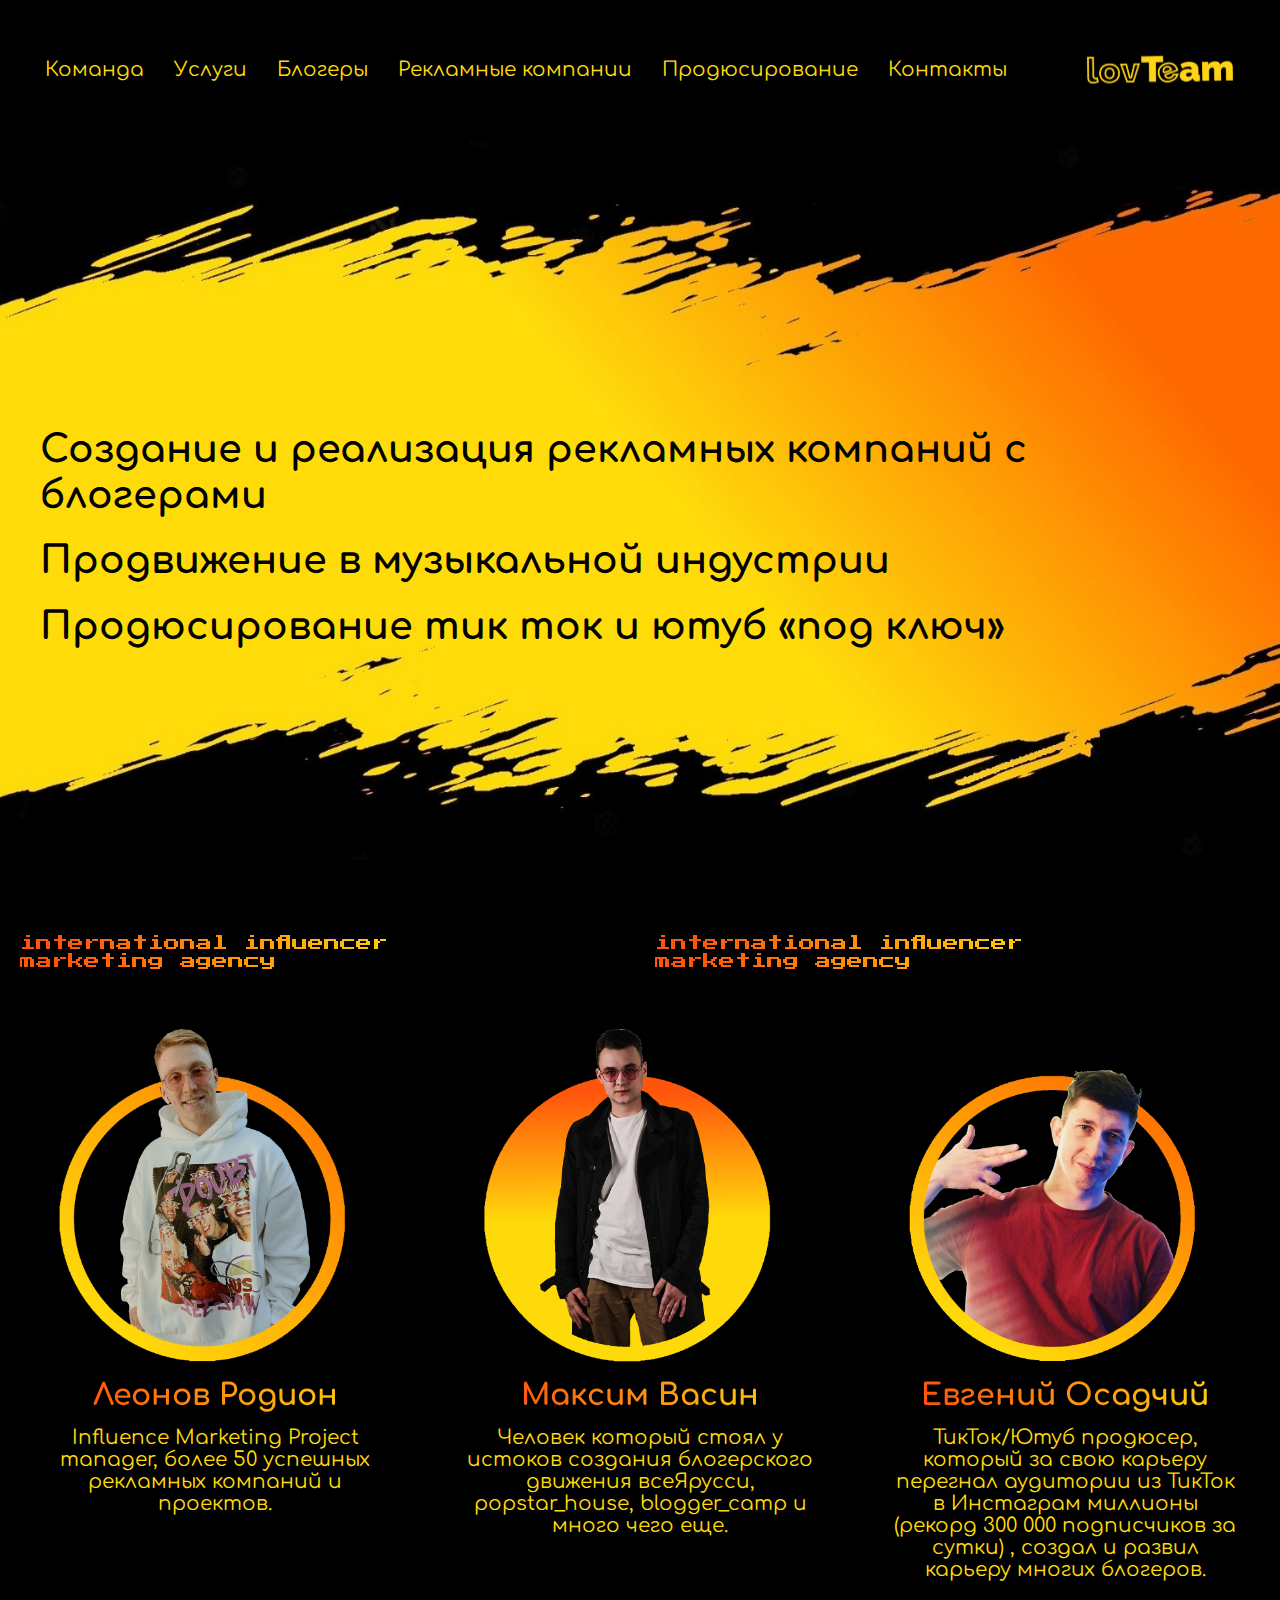
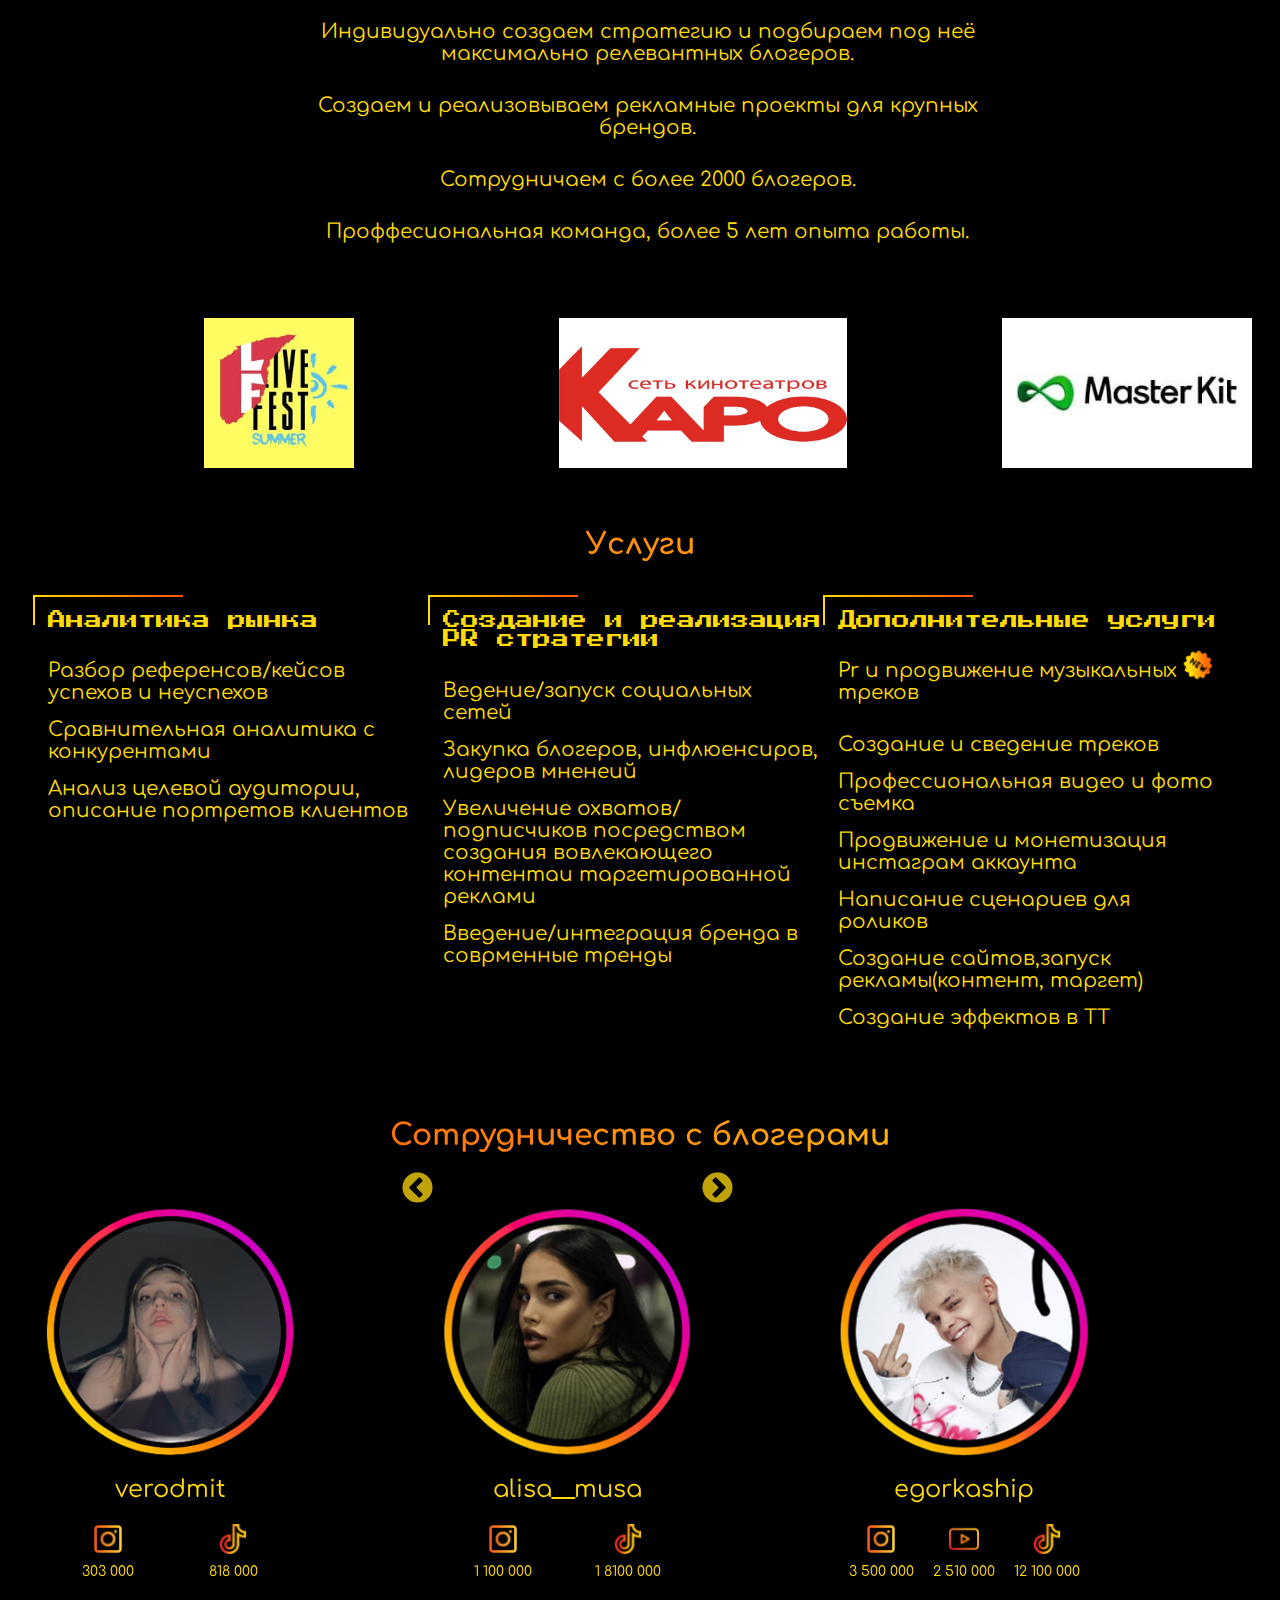
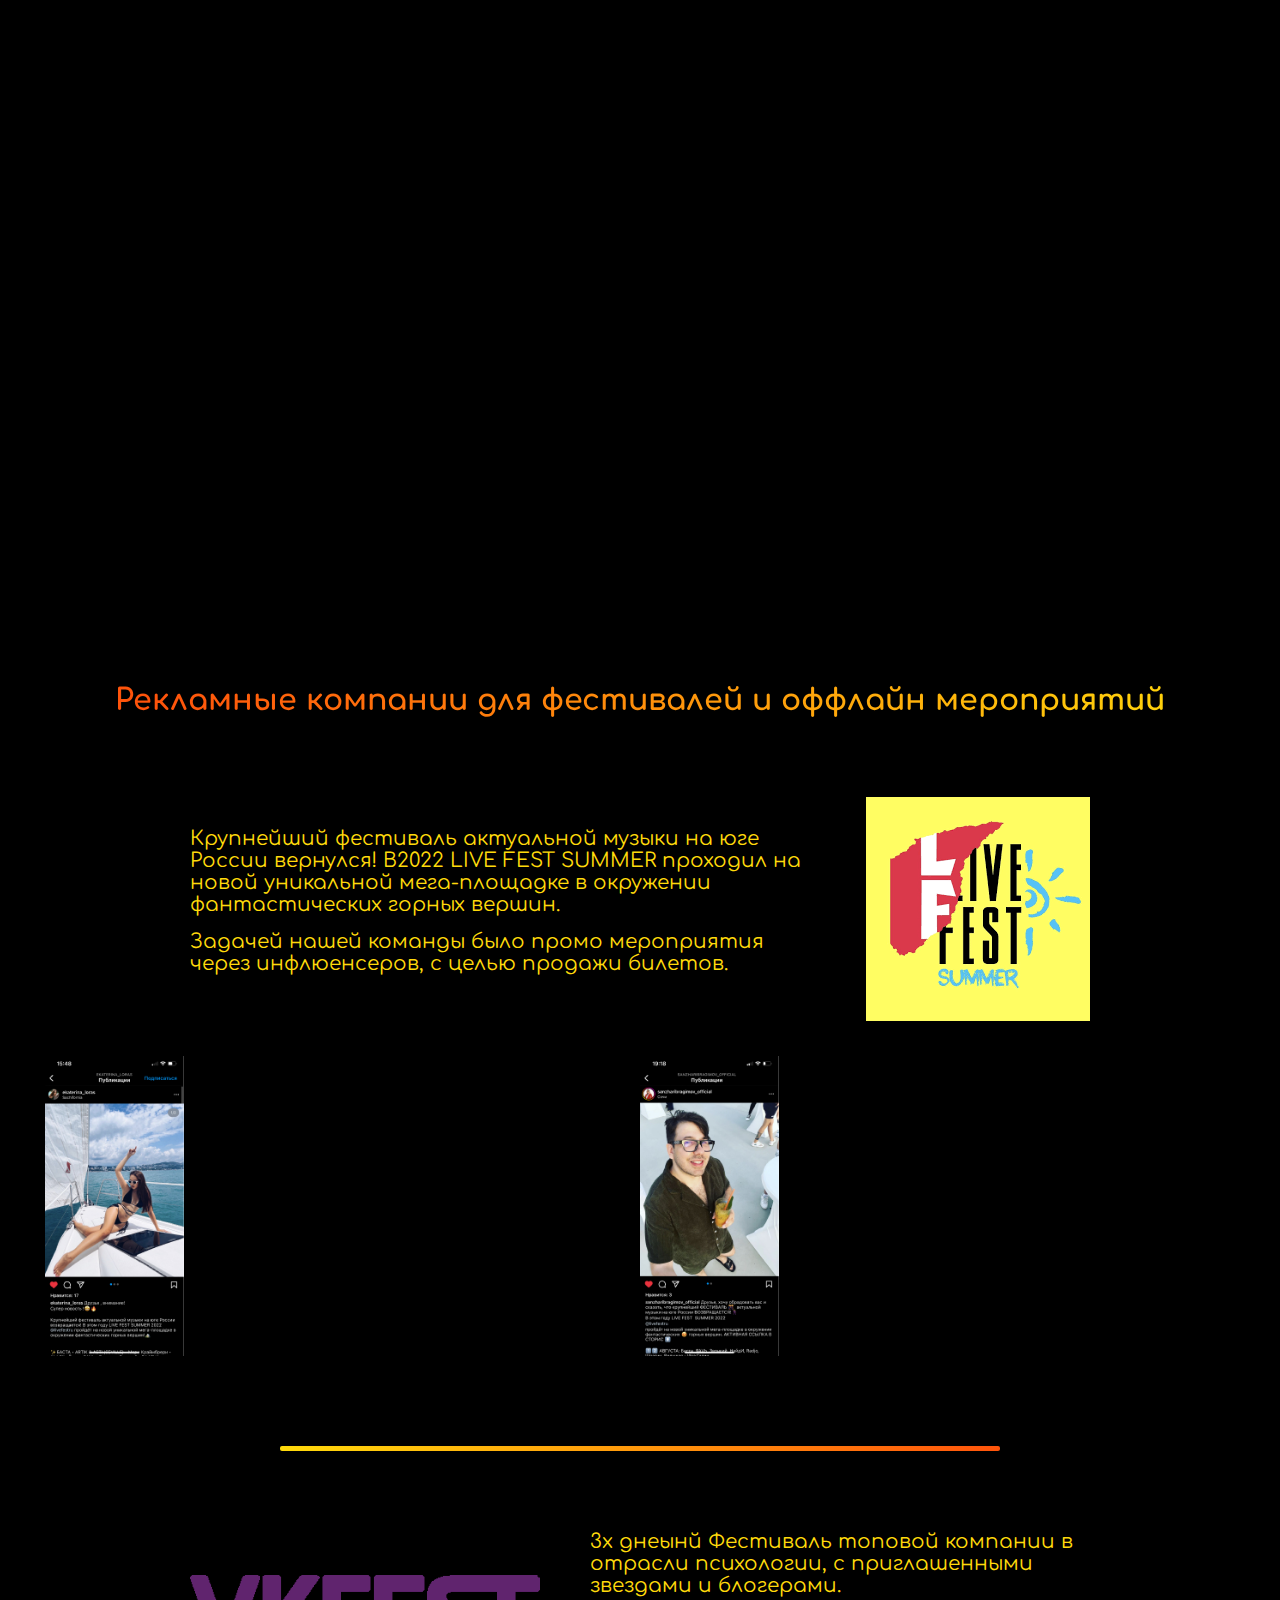
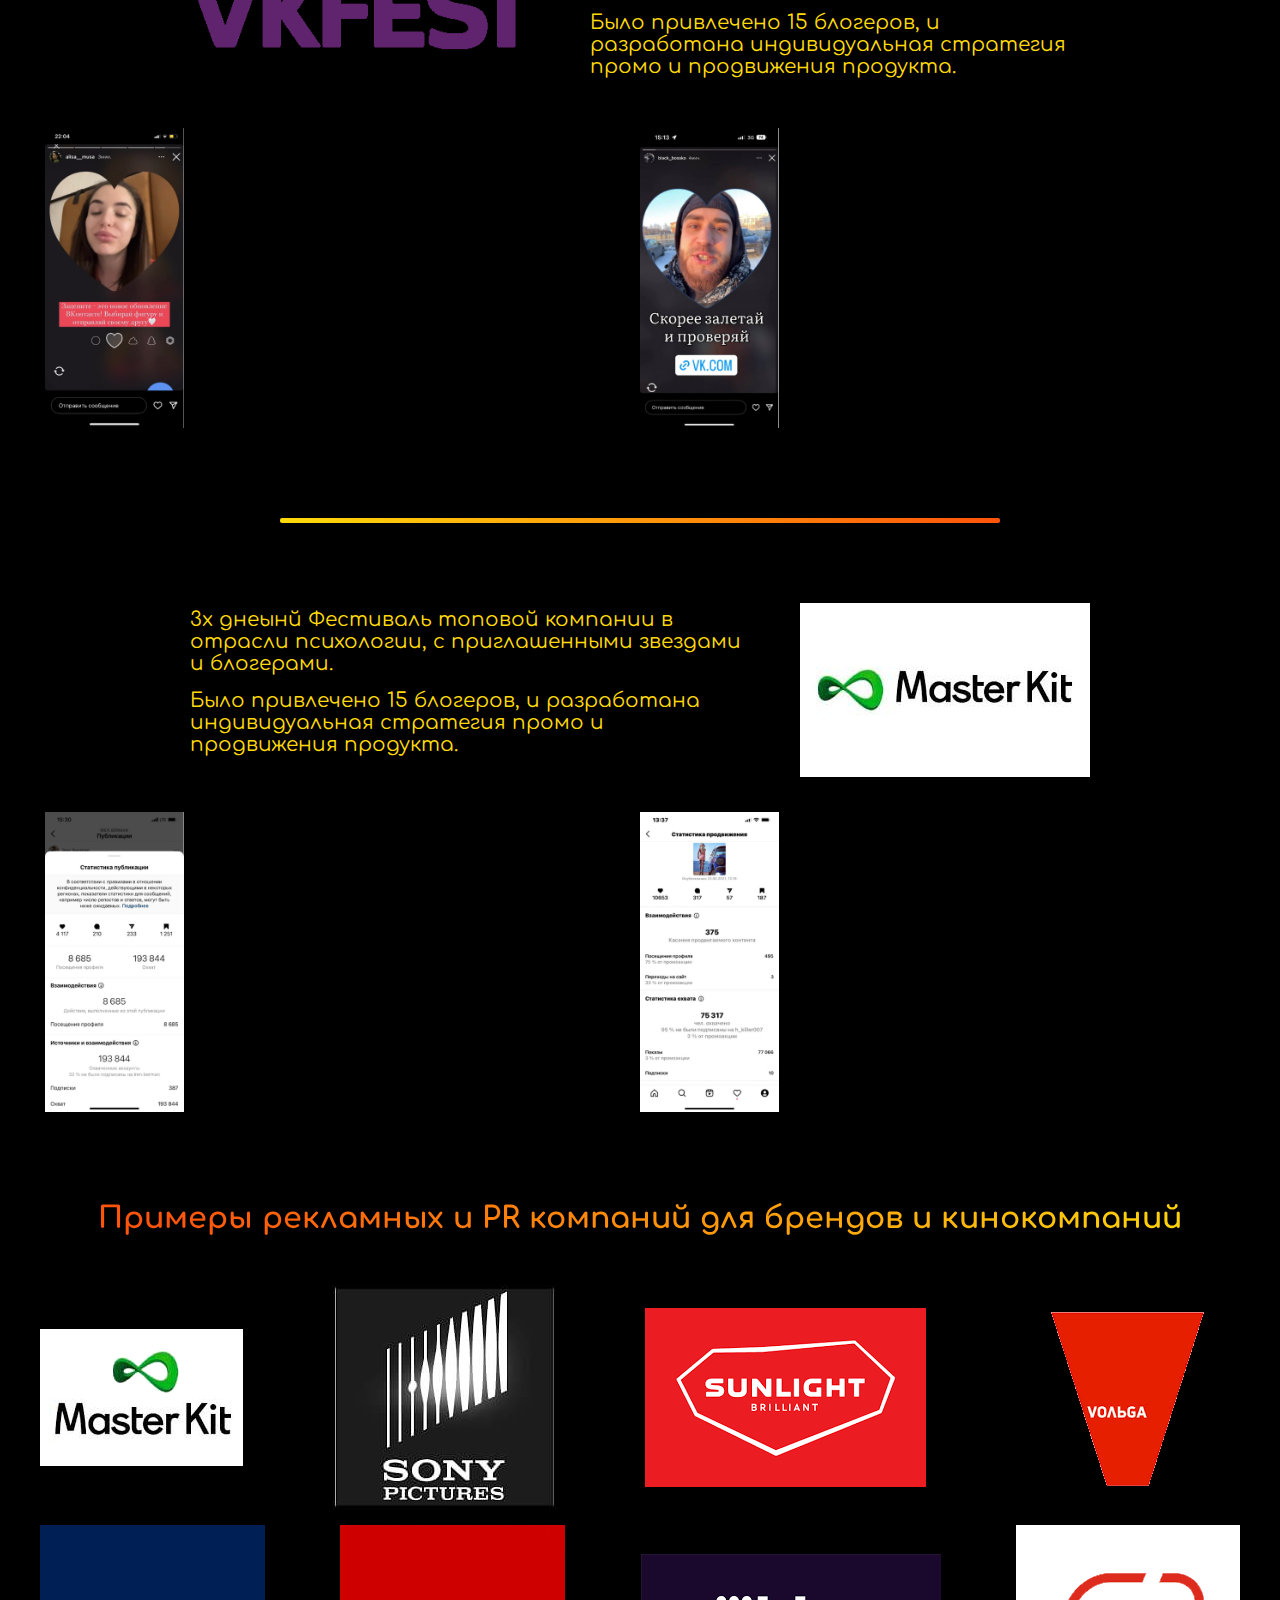
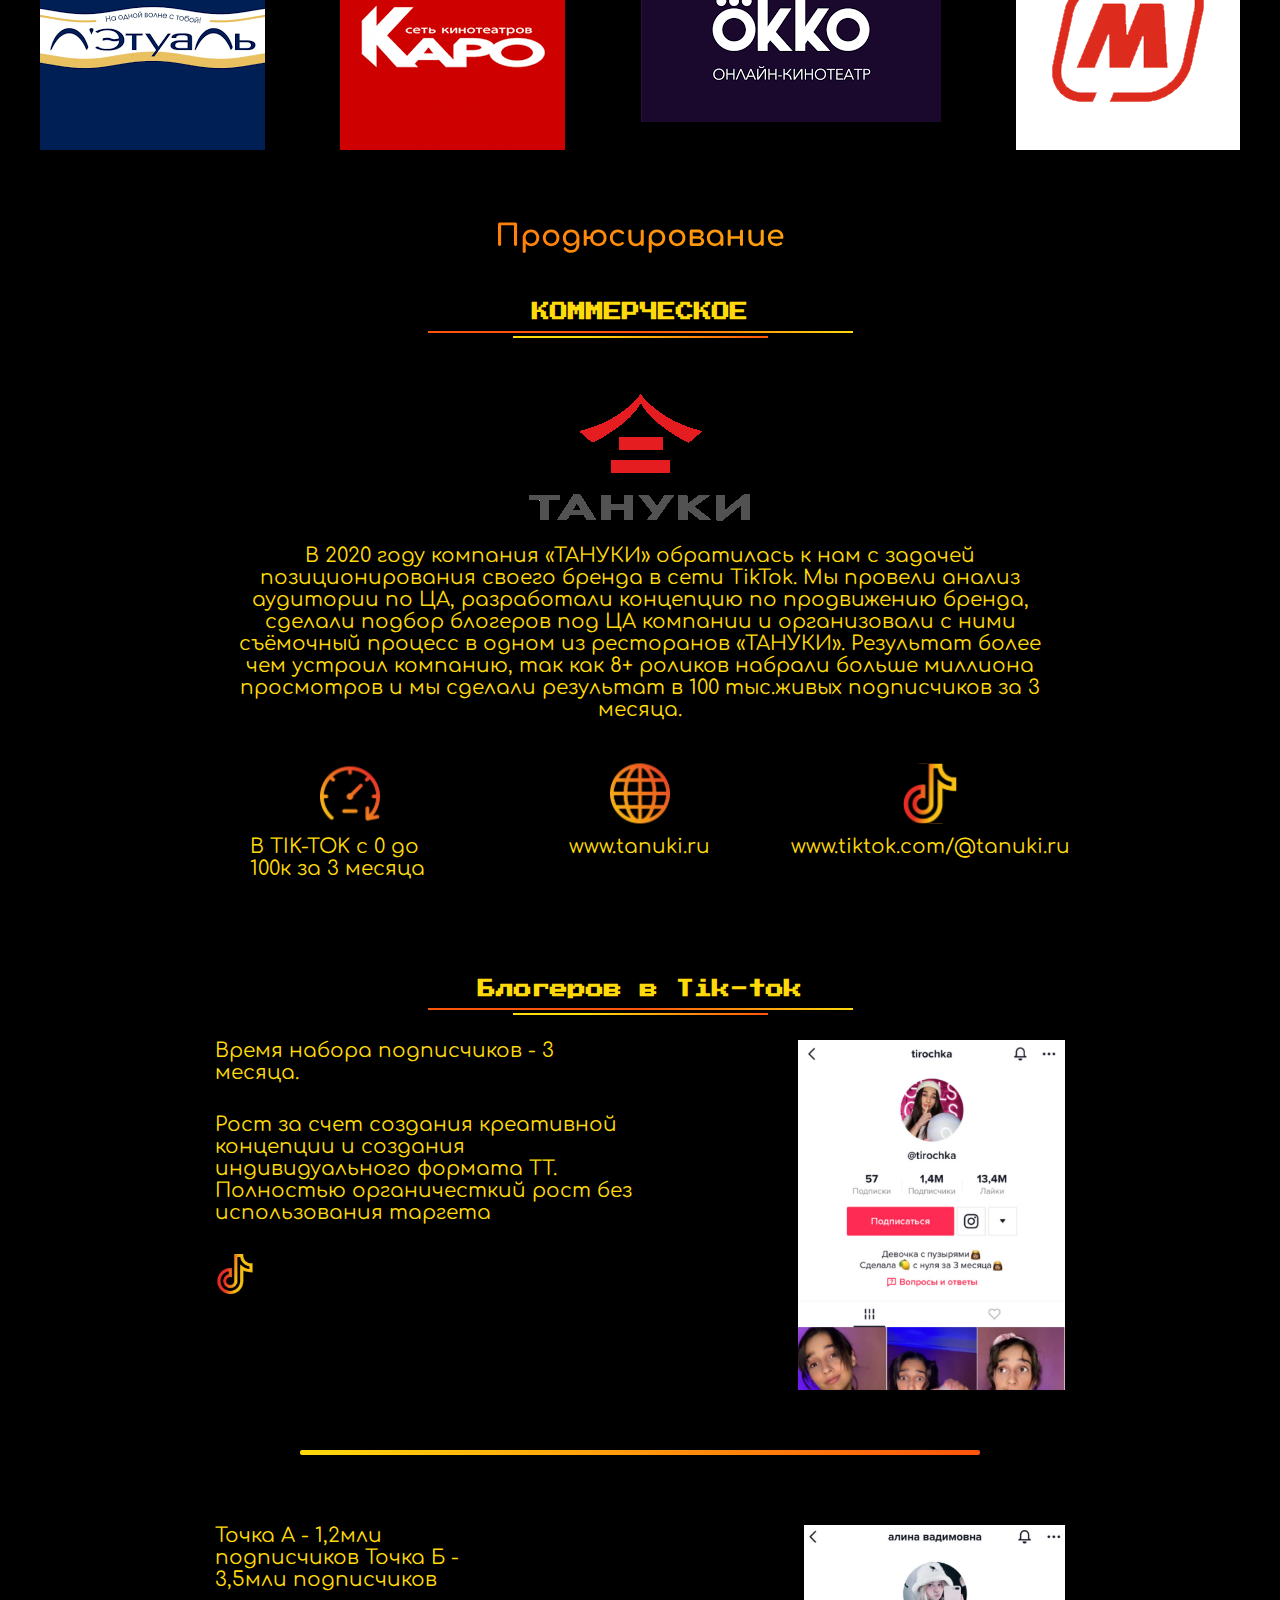
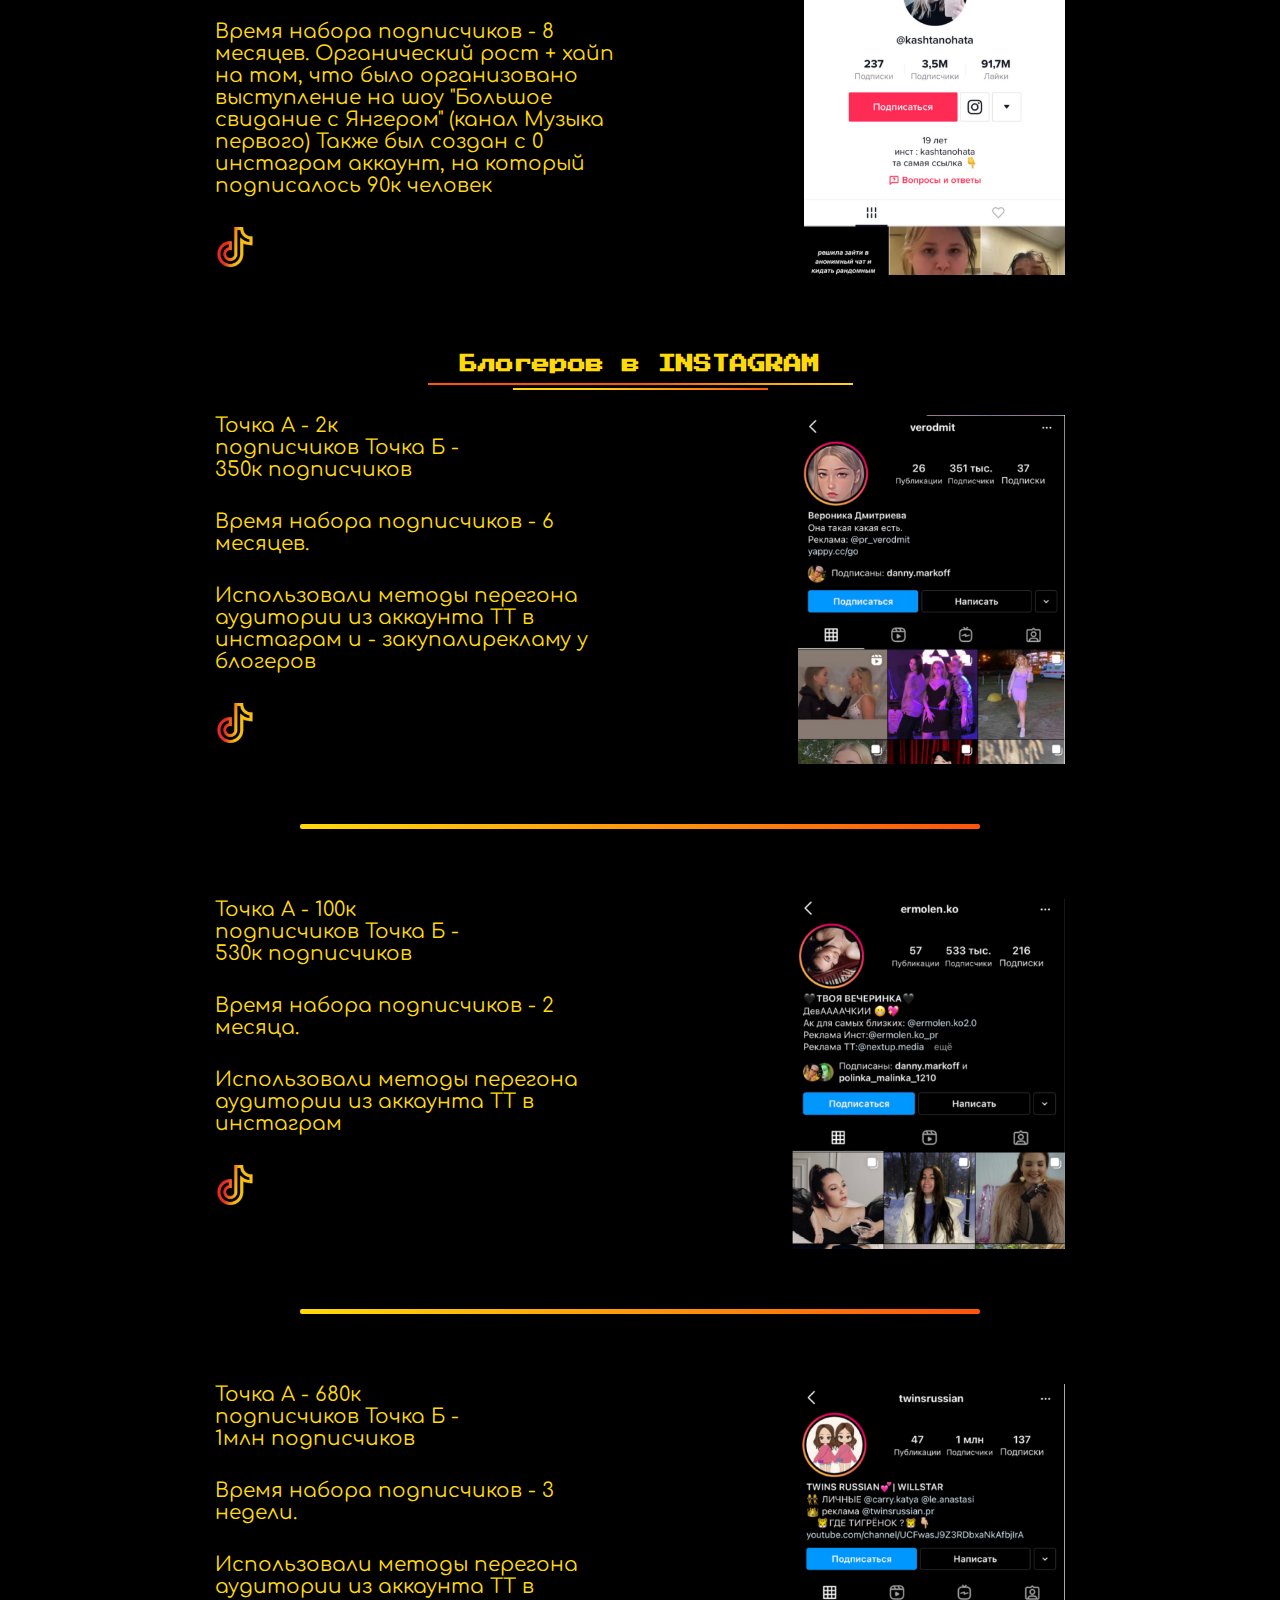
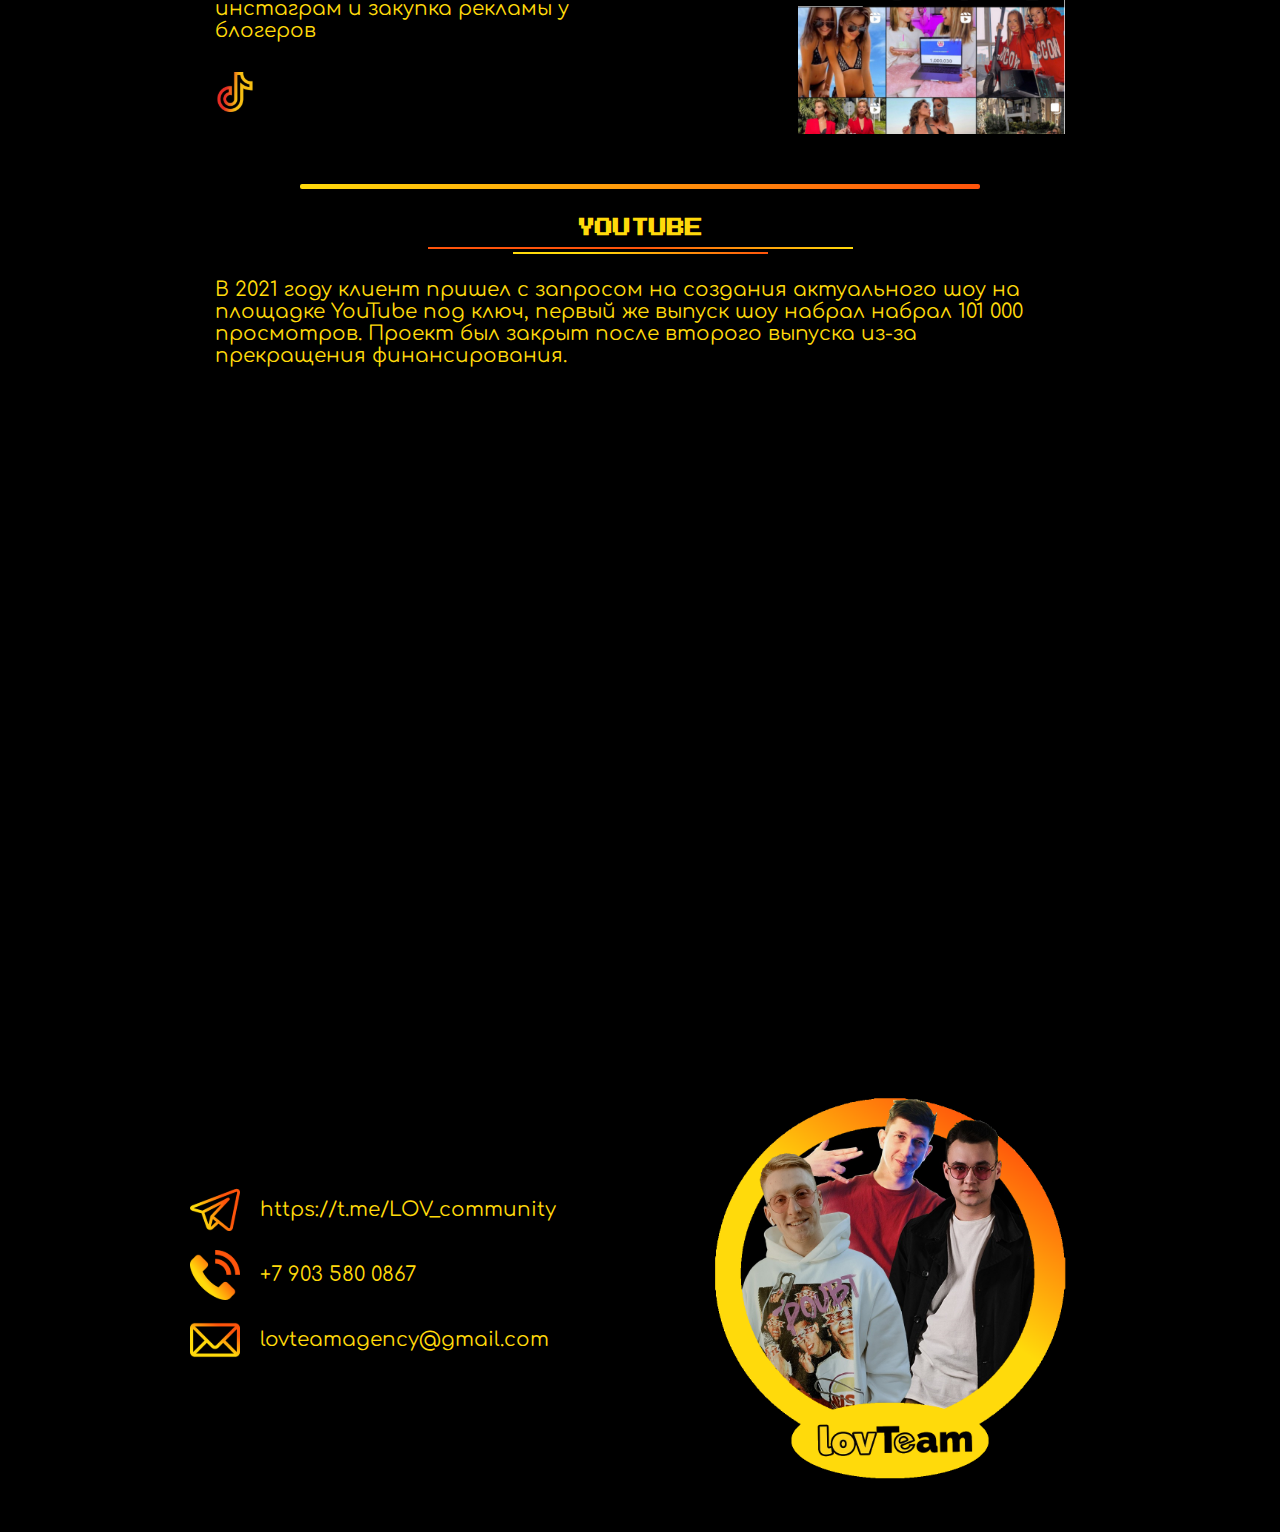
==== index.html @ 56bd619a "bug_2" ====
<!DOCTYPE html>
<html lang="ru">
  <head>
    <meta charset="UTF-8" />
    <meta http-equiv="X-UA-Compatible" content="IE=edge" />
    <meta name="viewport" content="width=device-width, initial-scale=1.0" />
    <link rel="preconnect" href="https://fonts.gstatic.com" >
    <link href="https://fonts.googleapis.com/css2?family=Montserrat:wght@400;600&family=Press+Start+2P&family=Comfortaa:wght@300;700&display=swap" rel="stylesheet">
     <link href="https://cdnjs.cloudflare.com/ajax/libs/modern-normalize/1.1.0/modern-normalize.css"/>
      <link rel="stylesheet" href="js/slick/slick.css">
      <link rel="stylesheet" href="js/slick/slick-theme.css">
      <link rel="stylesheet" href="css/style.css"/>
    <title>LovProject</title>
  <body> 
    <header class="header">
      <div class="container">
        <button class="header_btn">
          <span class="menu_line"></span>
        </button>
        <div class="header_navigation">
        <nav class="header_nav">
            <ul class="header_list menu_list">
              <a href="#team" class="header_link" name="team">
                <li class="header_item">Команда</li>
              </a>
              <a href="#partners" class="header_link" name="partners">
                <li class="header_item" >Услуги</li>
              </a>
              <a href="#bloger" class="header_link" name="bloger" >
                <li class="header_item" >Блогеры</li>
              </a>
              <a href="#advertising" class="header_link" name="advertising">
                <li class="header_item" >Рекламные компании</li>
              </a>
              <a href="#production" class="header_link" name="production">
                <li class="header_item" >Продюсирование</li>
              </a>
              <a href="#footer" class="header_link" name="footer">
                <li class="header_item" >Контакты</li>
              </a>
            </ul>
       
        </nav>
        <div class="header_logo">
          <img class="logo" src="./images/logo.svg" alt="logo">
        </div>
        
      </div>    
  </div>
    </header>
    <main>
        <section class="hero">
             <div class="container">
                <div class="hero_top">
                <h1 class="hero_title">Создание и реализация рекламных компаний с блогерами 
                <h1 class="hero_title">Продвижение в музыкальной индустрии </h1> 
                <h1 class="hero_title">Продюсирование тик ток и ютуб «под ключ»</h1>
                </div>   
             </div>           
        </section>

        <section class="team" id="team">
          <ul class="slider">
            <li class="slider_item">
              <p class="slider_text">international influencer marketing agency</p> 
            </li>
            <li class="slider_item">
              <p class="slider_text">international influencer marketing agency</p> 
            </li>
            <li class="slider_item">
              <p class="slider_text">international influencer marketing agency</p> 
            </li>
            <li class="slider_item">
              <p class="slider_text">international influencer marketing agency</p> 
            </li>
            <li class="slider_item">
              <p class="slider_text">international influencer marketing agency</p> 
            </li>
            <li class="slider_item">
              <p class="slider_text">international influencer marketing agency</p> 
            </li>
            <li class="slider_item">
              <p class="slider_text">international influencer marketing agency</p> 
            </li>
             
          </ul>         
          <div class="container">
            <ul class="team_list">
              <li class="team_item">
                <img class="team_img" src="./images/team_photo/team_1.png" alt="team_img">
                <h2 class="team_name title">Леонов  Родион</h2>
                <p class="team_about">Influence Marketing Project manager, более 50 успешных рекламных компаний и проектов.</p>
              </li>
              <li class="team_item">
              <img class="team_img" src="./images/team_photo/team_3.png" alt="team_img">
                <h2 class="team_name title">Максим Васин</h2>
                <p class="team_about">Человек который стоял у истоков создания блогерского движения всеЯрусси, popstar_house, blogger_camp и много чего еще.</p>
              </li>
              <li class="team_item">
                <img class="team_img" src="./images/team_photo/team_2.png" alt="team_img">
                <h2 class="team_name title">Евгений Осадчий</h2>
                <p class="team_about">ТикТок/Ютуб продюсер, который за свою карьеру перегнал аудитории из ТикТок в Инстаграм миллионы (рекорд 300 000 подписчиков за сутки) , 
                создал и развил карьеру многих блогеров.</p>
              </li>
            </ul>
            <ul class="team_list_about">
              <li class="team_info">
                <p class="team_information">
                  Индивидуально создаем стратегию и подбираем под неё максимально релевантных блогеров.
                </p>
              </li>
              <li class="team_info">
                <p class="team_information">
                  Создаем и реализовываем рекламные проекты для крупных брендов.
                </p>
              </li>
              <li class="team_info">
                <p class="team_information">
                  Сотрудничаем с более 2000 блогеров.
                </p>
              </li>
              <li class="team_info">
                <p class="team_information">
                  Проффесиональная команда, более 5 лет опыта работы.
                </p>
              </li>
            </ul>
          </div>
        </section>
    
        <section class="partners">
            <ul class="partners_list">
               <li class="partners_item">
                <img class="partners_img" src="./images/partners/cheetos.png" alt="">
              </li>
               <li class="partners_item">
                <img class="partners_img" src="./images/partners/11.jpg" alt="">
              </li>
               <li class="partners_item">
                <img class="partners_img" src="./images/partners/10.jpg" alt="">
              </li>
               <li class="partners_item">
                <img class="partners_img" src="./images/partners/9.jpg" alt="">
              </li>
               <li class="partners_item">
                <img class="partners_img" src="./images/partners/8.jpg" alt="">
              </li>
               <li class="partners_item">
                <img class="partners_img" src="./images/partners/7.jpg" alt="">
              </li>
               <li class="partners_item">
                <img class="partners_img" src="./images/partners/6.jpg" alt="">
              </li>
              <li class="partners_item">
               <img class="partners_img" src="./images/partners/5.jpg" alt="">
              </li>
               <li class="partners_item">
                <img class="partners_img" src="./images/partners/4.jpg" alt="">
              </li>
               <li class="partners_item">
                <img class="partners_img" src="./images/partners/3.jpg" alt="">
              </li>
               <li class="partners_item">
                <img class="partners_img" src="./images/partners/2.jpg" alt="">
              </li>
               <li class="partners_item">
                <img class="partners_img" src="./images/partners/1.jpg" alt="">
              </li>
            </ul>
         
        </section>

        <section class="services">
          <div class="container">
            <h2 class="services_title title"> Услуги</h2>
            <div class="services_info">
             <ul class="services_list_analisis services_point">
              <li class="services_item-title">
                Аналитика рынка
              </li>
              <li class="services_item">
               Разбор референсов/кейсов успехов и неуспехов
              </li>
              <li class="services_item">
              Сравнительная аналитика с конкурентами           
              </li>
              <li class="services_item">
               Анализ целевой аудитории, описание портретов клиентов
              </li>
              </ul>
              <ul class="services_list_implementation services_point">
               <li class="services_item-title">
                Создание и реализация PR стратегии
              </li>
              <li class="services_item">
                Ведение/запуск социальных сетей
              </li>
              <li class="services_item">
                Закупка блогеров, инфлюенсиров, лидеров мненеий
              </li>
              <li class="services_item">
                Увеличение охватов/подписчиков посредством создания вовлекающего контентаи таргетированной реклами
              </li>
              <li class="services_item">
                Введение/интеграция бренда в соврменные тренды
              </li>
              </ul>
              <ul class="services_list_additional services_point">
                <li class="services_item-title">
                 Дополнительные услуги
               </li>
                <li class="services_item">
                  <div class="services_wrap">
                  <a class="services_item services_item-link" href="#">Pr и продвижение музыкальных треков</a>
                  <ul class="service_down">
                    <li class="service_down_item services_item">
                      Консультация в рамках развития музыкальных проектов
                    </li>
                    <li class="service_down_item services_item">
                      Сонграйтинг (написание песен под ключ)
                    </li>
                    <li class="service_down_item services_item">
                    Таргетированная реклама в соцсетях
                    </li>
                    <li class="service_down_item services_item">
                     Подбор блогеров для продвижения песни
                    </li>
                    <li class="service_down_item services_item">
                      Съемка сниппетов
                    </li>
                    <li class="service_down_item services_item">
                     Помощь в отгрузке треков на цифровые площадки
                    </li>
                  </ul>
                </div>
                </li>
                <li class="services_item">
                  Создание и сведение треков
                </li>
                <li class="services_item">
                   Профессиональная видео и фото съемка
                </li>
                <li class="services_item">
                  Продвижение и монетизация инстаграм аккаунта 
                </li>
                <li class="services_item">
                  Написание сценариев для роликов
                </li>
                <li class="services_item">
                   Создание сайтов,запуск рекламы(контент, таргет)
                </li>
                <li class="services_item">
                  Создание эффектов в ТТ
                </li>
              </ul>
              </div>
          </div>
        </section>

        <section class="blogers" id="bloger">
          <div class="container">
            <h2 class="blogers_title title">Сотрудничество с блогерами</h2>
            <ul class="blogers_list">
              <li class="blogers_item">
               <img class="blogers_img" src="./images/blogers/bloger_1.png" alt="" >
               <p class="blogers_name">verodmit</p>
                <ul class="blogers_icons">
                  <li class="blogers_soc">
                  <div class="blogers_social">
                    <a class="blogers_link" target="_blank" href="https://www.instagram.com/verodmit?igshid=MjkzY2Y1YTY=" >
                     <img class="blogers_icon" src="./images/icons/insta.svg" alt="">
                    </a>
                    <p class="blogers_people">303 000</p>
                  </div>
                    <div class="blogers_social">
                    <a class="blogers_link" target="_blank" href="https://www.tiktok.com/@__verodmit__">
                      <img class="blogers_icon" src="./images/icons/tik-tok.svg" alt="">
                     </a>
                     <p class="blogers_people">818 000</p>
                    </div>
                  </li>
                </ul>
              </li>
              <li class="blogers_item">
                <img class="blogers_img" src="./images/blogers/bloger_2.png" alt="" >
                <p class="blogers_name">alisa__musa</p>
                 <ul class="blogers_icons">
                   <li class="blogers_soc">
                    <div class="blogers_social">
                     <a class="blogers_link" target="_blank" href="https://www.instagram.com/alisa__musa?igshid=MjkzY2Y1YTY="> 
                      <img class="blogers_icon" src="./images/icons/insta.svg" alt="">
                     </a>
                        <p class="blogers_people">1 100 000 </p>
                        </div>
                        <div class="blogers_social">
                     <a class="blogers_link" target="_blank" target="_blank" href="https://www.tiktok.com/@alisa__musa">
                       <img class="blogers_icon" src="./images/icons/tik-tok.svg" alt="">
                      </a>
                        <p class="blogers_people">1 8100 000 </p>
                        </div>
                   </li>
                 </ul>
               </li>
               <li class="blogers_item">
                <img class="blogers_img" src="./images/blogers/bloger_3.png" alt="" >
                <p class="blogers_name">egorkaship</p>
                 <ul class="blogers_icons">
                   <li class="blogers_soc">
                    <div class="blogers_social">
                     <a class="blogers_link" target="_blank" href="https://instagram.com/egorkaship"> 
                      <img class="blogers_icon" src="./images/icons/insta.svg" alt="">
                     </a>
                        <p class="blogers_people">3 500 000</p>
                    </div>
                        <div class="blogers_youtube">
                     <a class="blogers_link" target="_blank" href="https://youtube.com/@Egor_Ship">
                       <img class="blogers_icon" src="./images/icons/youtube.svg" alt="">
                     </a>
                     <p class="blogers_people">2 510 000</p>
                     </div>
                     <div class="blogers_social">
                     <a  class="blogers_link" target="_blank" href="https://www.tiktok.com/@egorkaship_official">
                       <img class="blogers_icon" src="./images/icons/tik-tok.svg" alt="">
                     </a>
                        <p class="blogers_people">12 100 000</p>
                    </div>
                   </li>
                 </ul>
               </li>
               <li class="blogers_item">
                <img class="blogers_img" src="./images/blogers/bloger_4.png" alt="" >
                <p class="blogers_name">ermolen.ko</p>
                 <ul class="blogers_icons">
                   <li class="blogers_soc">
                    <div class="blogers_social">
                    <a  class="blogers_link" target="_blank" href="https://instagram.com/ermolen.ko"> 
                      <img class="blogers_icon" src="./images/icons/insta.svg" alt="">
                     </a>
                        <p class="blogers_people">419 000</p>
                        </div>
                        <div class="blogers_social">
                    <a  class="blogers_link" target="_blank" href="https://www.tiktok.com/@ermo1enko">
                       <img class="blogers_icon" src="./images/icons/tik-tok.svg" alt="">
                      </a>
                        <p class="blogers_people">2 100 000</p>
                        </div>
                   </li>
                 </ul>
               </li>
               <li class="blogers_item">
                <img class="blogers_img" src="./images/blogers/bloger_5.png" alt="" >
                <p class="blogers_name">frosik_frosy</p>
                 <ul class="blogers_icons">
                   <li class="blogers_soc">
                    <div class="blogers_social">
                    <a  class="blogers_link" target="_blank" href="https://instagram.com/frosik_frosy"> 
                      <img class="blogers_icon" src="./images/icons/insta.svg" alt="">
                     </a>
                        <p class="blogers_people">1 100 000</p>
                    </div>
                        <div class="blogers_social">
                    <a  class="blogers_link" target="_blank"href="https://www.tiktok.com/@frosik_frosya">
                       <img class="blogers_icon" src="./images/icons/tik-tok.svg" alt="">
                      </a>
                        <p class="blogers_people">11 700 000</p>
                    </div>
                   </li>
                 </ul>
               </li>
               <li class="blogers_item">
                <img class="blogers_img" src="./images/blogers/bloger_6.png" alt="" >
                <p class="blogers_name">gufee.medalin</p>
                 <ul class="blogers_icons">
                   <li class="blogers_soc">
                    <div class="blogers_social">
                    <a  class="blogers_link" target="_blank" href="https://instagram.com/gufee.medalin"> 
                      <img class="blogers_icon" src="./images/icons/insta.svg" alt="">
                     </a>
                     <p class="blogers_people">138 000</p>
                    </div>                     
                     <div class="blogers_social">
                    <a  class="blogers_link" target="_blank" href="https://youtube.com/@Gufeemedalin">
                       <img class="blogers_icon" src="./images/icons/youtube.svg" alt="">
                     </a>
                     <p class="blogers_people">3 240 000</p>
                     </div>
                        <div class="blogers_social">
                    <a  class="blogers_link" target="_blank">
                       <img class="blogers_icon" src="./images/icons/vk.png" alt="">
                      </a>
                      <p class="blogers_people">329 000</p>
                      </div>  
                   </li>
                 </ul>
               </li>
               <li class="blogers_item">
                <img class="blogers_img" src="./images/blogers/bloger_7.png" alt="" >
                <p class="blogers_name">h_killer007</p>
                 <ul class="blogers_icons">
                   <li class="blogers_soc">
                    <div class="blogers_social">
                    <a  class="blogers_link" target="_blank" href="https://instagram.com/h_killer007"> 
                      <img class="blogers_icon" src="./images/icons/insta.svg" alt="">
                     </a>
                        <p class="blogers_people">1 100 000</p>
                      </div>
                   </li>
                 </ul>
               </li>
               <li class="blogers_item">
                <img class="blogers_img" src="./images/blogers/bloger_8.png" alt="" >
                <p class="blogers_name">kiss_aka_me</p>
                 <ul class="blogers_icons">
                   <li class="blogers_soc">
                    <div class="blogers_social">
                    <a  class="blogers_link" target="_blank" href="https://instagram.com/kiss_aka_me "> 
                      <img class="blogers_icon" src="./images/icons/insta.svg" alt="">
                     </a>
                        <p class="blogers_people">396 000 </p>
                      </div>
                        <div class="blogers_social">
                    <a  class="blogers_link" target="_blank" href="https://www.tiktok.com/@kiss_aka_me">
                       <img class="blogers_icon" src="./images/icons/tik-tok.svg" alt="">
                      </a>
                        <p class="blogers_people">3 800 000</p>
                      </div>
                   </li>
                 </ul>
               </li>
               <li class="blogers_item">
                <img class="blogers_img" src="./images/blogers/bloger_9.png" alt="" >
                <p class="blogers_name">leytink</p>
                 <ul class="blogers_icons">
                   <li class="blogers_soc">
                    <div class="blogers_social">
                    <a  class="blogers_link" target="_blank" href="https://instagram.com/leytink"> 
                      <img class="blogers_icon" src="./images/icons/insta.svg" alt="">
                     </a>
                        <p class="blogers_people">356 000</p>
                      </div>
                        <div class="blogers_social">
                    <a  class="blogers_link" target="_blank"href="https://www.tiktok.com/@leytink">
                       <img class="blogers_icon" src="./images/icons/tik-tok.svg" alt="">
                      </a>
                        <p class="blogers_people">13 600 000</p>
                      </div>
                   </li>
                 </ul>
               </li>
               <li class="blogers_item">
                <img class="blogers_img" src="./images/blogers/bloger_10.png" alt="" >
                <p class="blogers_name">persik.23</p>
                 <ul class="blogers_icons">
                   <li class="blogers_soc">
                    <div class="blogers_social">
                    <a  class="blogers_link" target="_blank" href="https://instagram.com/persik.23"> 
                      <img class="blogers_icon" src="./images/icons/insta.svg" alt="">
                     </a>
                        <p class="blogers_people">484 000</p>
                      </div>
                        <div class="blogers_social">
                    <a  class="blogers_link" target="_blank" href="https://youtube.com/@persik8043 ">
                       <img class="blogers_icon" src="./images/icons/youtube.svg" alt="">
                     </a>
                        <p class="blogers_people">270 000</p>
                      </div>
                        <div class="blogers_social">
                    <a  class="blogers_link" target="_blank" href="https://youtube.com/@persik8043 ">
                       <img class="blogers_icon" src="./images/icons/tik-tok.svg" alt="">
                      </a>
                        <p class="blogers_people">9 200 000</p>
                      </div>
                   </li>
                 </ul>
               </li>
  
            </ul>
            <div class="blogers_num">
              <!-- <h2 class="blogers_number">СБОЛЕЕ 1 000 БЛОГЕРОВ</h2>
              <h2 class="video_title">Вечеринка с блогерами</h2> -->
              <div class="video_wrap">
                <iframe class="video" src="https://www.youtube.com/embed/VvtPF_Kqo1o" title="YouTube video player" frameborder="0" allow="accelerometer; autoplay; clipboard-write; encrypted-media; gyroscope; picture-in-picture; web-share" allowfullscreen></iframe>            </div>
          </div>
        </section>

        <section class="advertising" id="advertising">
          <div class="container">
            <div class="advertising_title_wrap">
              <h2 class="advertising_title title">Рекламные компании для фестивалей и оффлайн мероприятий</h2>
            </div>
              <div class="advertising_blog">
                <ul class="advertising_list">
                  <li class="advertising_item">
                    <div class="advertising_information">
                      <div class="advertising_info">
                    <p class="advertising_text"> Крупнейший фестиваль актуальной музыки на юге России вернулся!
                     В2022 LIVE FEST SUMMER проходил на новой уникальной мега-площадке в окружении фантастических горных вершин.</p>
                    <p class="advertising_text">Задачей нашей команды было промо мероприятия через инфлюенсеров, с целью продажи билетов.</p>
                      </div>
                        <div class="advertising_photography">
                          <img class="advertising_photo_top" src="./images/partners/fest.png" alt="">
                        </div>
                     </div>
                   <div class="advertising_photo_wrap">
                    <ul class="advertising_list-photo">
                      <li class="advertising_img">
                        <img class="advertising_photo"  src="./images/adversting/1.jpg" alt="">
                      </li>
                      <li class="advertising_img">
                        <img class="advertising_photo"  src="./images/adversting/2.jpg" alt="">
                      </li>
                      <li class="advertising_img">
                        <img class="advertising_photo"  src="./images/adversting/3.jpg" alt="">
                      </li>
                      <li class="advertising_img">
                        <img class="advertising_photo"  src="./images/adversting/4.jpg" alt="">
                      </li>
                    </ul>
                   </div>

    
                  </li>

                  <li class="advertising_item">
                    <div class="advertising_information">
                      <div class="advertising_photography">
                        <img class="advertising_photo_top" src="./images/partners/vk_fest.png" alt="">
                      </div>
                      <div class="advertising_info">
                        <p class="advertising_text">
                          3х днеынй Фестиваль топовой компании в отрасли психологии, с приглашенными звездами и блогерами.
                        </p>
                        <p class="advertising_text">
                          Было привлечено 15 блогеров, и разработана индивидуальная стратегия промо и продвижения продукта.
                        </p>
                      </div>
                     </div>
                   <div class="advertising_photo_wrap">
                    <ul class="advertising_list-photo">
                      <li class="advertising_img">
                        <img class="advertising_photo" src="./images/adversting/5.jpg" alt="">
                      </li>
                      <li class="advertising_img">
                        <img class="advertising_photo" src="./images/adversting/6.jpg" alt="">
                      </li>
                      <li class="advertising_img">
                        <img class="advertising_photo" src="./images/adversting/7.jpg" alt="">
                      </li>
                      <li class="advertising_img">
                        <img class="advertising_photo" src="./images/adversting/8.jpg" alt="">
                      </li>
                    </ul>
                   </div>
                  </li>

                  <li class="advertising_item">
                    <div class="advertising_information">
                      <div class="advertising_info">
                        <p class="advertising_text">
                          3х днеынй Фестиваль топовой компании в отрасли психологии, с приглашенными звездами и блогерами.
                        </p>
                        <p class="advertising_text">
                          Было привлечено 15 блогеров, и разработана индивидуальная стратегия промо и продвижения продукта.
                        </p>
                      </div>
                        <div class="advertising_photography">
                          <img class="advertising_photo_top"  src="./images/partners/kit.png" alt="">
                        </div>
                      </div>
                      <div class="advertising_photo_wrap">
                        <ul class="advertising_list-photo">
                          <li class="advertising_img">
                            <img class="advertising_photo"  src="./images/adversting/12.jpg" alt="">
                      </li>
                      <li class="advertising_img">
                         <img class="advertising_photo"  src="./images/adversting/9.jpg" alt="">
                      </li>
                      <li class="advertising_img">
                         <img class="advertising_photo"  src="./images/adversting/10.jpg" alt="">
                      </li>
                      <li class="advertising_img">
                         <img class="advertising_photo"  src="./images/adversting/11.jpg" alt="">
                      </li>
                    </ul>
                   </div>

    
                  </li>
                  </ul>
                  </li>
                </ul>
                </div>
          </div>
        </section>

<section class="gallery">
  <div class="container">
    <h2 class="gallery_title title">Примеры рекламных и PR компаний для брендов и кинокомпаний</h2>
    <ul class="gallery_list">
      <li class="gallery_item">     
           <div class="gallery_wrap">
            <img
           class="gallery_img"
           src="./images/gaalery/gal_1.png"
           alt="portgolio"/>
           <div class="gallery_hover">
           <p class="gallery_text">
            3х дневный Фестиваль топовой компании в отрасли психологии, с приглашенными звездами и блогерами.
            Было привлечено 15 блогеров, и разработана индивидуальная стратегия промо и продвижения продукта.
           </p>
           </div>
         </div>
      </li>
      <li class="gallery_item">
           <div class="gallery_wrap">
            <img
           class="gallery_img"
           src="./images/gaalery/gal_2.jpg"
           alt="portgolio"/>
           <div class="gallery_hover">
           <p class="gallery_text">
            Задачи, которые стояли перед нами – сделать гарантированный охват в 5млн просмотров и 500 роликов, отснятых пользователями. Мы перевыполнили гарант и сделали KPI 7.3 млн просмотров (скрин из ТТ) и получили 543 ролика, которые отсняли пользователи TikTok.
           </p>
           </div>
         </div>
      </li>
      <li class="gallery_item">
           <div class="gallery_wrap">
            <img
           class="gallery_img"
           src="./images/gaalery/gal_3.png"
           alt="portgolio"/>
           <div class="gallery_hover">
           <p class="gallery_text">
            Данной компании необходимо было пропиарить новую линейку изделий в сети TikTok. Были установлены требования от заказчика в охватах 20 млн просмотров. Мы подобрали необходимых блогеров по ЦА бренда. Привлекли 60+ инфлюенсеров , с помощью которых выполнили гарант в 20+ млн просмотров.
           </p>
           </div>
         </div>
      </li>
      <li class="gallery_item"> 
           <div class="gallery_wrap">
            <img
           class="gallery_img"
           src="./images/gaalery/gal_4.png"
           alt="portgolio"/>
           <div class="gallery_hover">
            <p class="gallery_text">
              Задачи, которые стояли перед нами – сделать гарантированный охват в 5млн просмотров и 500 роликов, отснятых пользователями. Мы перевыполнили гарант и сделали KPI 7.3 млн просмотров (скрин из ТТ) и получили 543 ролика, которые отсняли пользователи TikTok.
             </p>
           </div>
         </div>
      </li>
      <li class="gallery_item">  
           <div class="gallery_wrap">
            <img
           class="gallery_img"
           src="./images/gaalery/gal_5.png"
           alt="portgolio"/>
           <div class="gallery_hover">
           <p class="gallery_text">
            2020-2021.
            Первое соприкосновение с компанией пришлось на черную пятницу, когда необходимо было привлечь и проинформировать клиентов о запланированных скидках. Под данную рекламную компанию мы привлекли более 80 ти блогеров, которые дали охваты 25+ млн
            просмотров данной акции в TikTok.
            Так же сотрудничали на 8е марта, 14 февраля и другие события.
           </p>
           </div>
         </div>
      </li>
      <li class="gallery_item"> 
           <div class="gallery_wrap">
            <img
           class="gallery_img"
           src="./images/gaalery/gal_6.png"
           alt="portgolio"/>
           <div class="gallery_hover">
            <p class="gallery_text">
              Задачи, которые стояли перед нами – сделать гарантированный охват в 5млн просмотров и 500 роликов, отснятых пользователями. Мы перевыполнили гарант и сделали KPI 7.3 млн просмотров (скрин из ТТ) и получили 543 ролика, которые отсняли пользователи TikTok.
             </p>
           </div>
         </div>
      </li>
      <li class="gallery_item">
           <div class="gallery_wrap">
            <img
           class="gallery_img"
           src="./images/gaalery/gal_7.png"
           alt="portgolio"/>
           <div class="gallery_hover">
            <p class="gallery_text">
              Задачи, которые стояли перед нами – сделать гарантированный охват в 5млн просмотров и 500 роликов, отснятых пользователями. Мы перевыполнили гарант и сделали KPI 7.3 млн просмотров (скрин из ТТ) и получили 543 ролика, которые отсняли пользователи TikTok.
             </p>
           </div>
         </div>
      </li>
      <li class="gallery_item">
           <div class="gallery_wrap">
            <img
           class="gallery_img"
           src="./images/gaalery/gal_8.png"
           alt="portgolio"/>
           <div class="gallery_hover">
           <p class="gallery_text">
            Конкурс от Магнит для пользователей Tik Tok с
розыгрышем ценных призов. Было привлечено 23 блогера с суммарной аудиторией 95+ млн. Также на ролики был дополнительно запущен таргет. На данный момент это один из самых масштабных челленджей в
Tik Tok.
           </p>
           </div>
         </div>
      </li>
    </ul>
  </div>
</section>


<section class="production" id="production">
  <div class="container container-production">
    <h2 class="production_title title">Продюсирование</h2>
    <ul class="production_list">
      <li class="production_tanuki">
        <h2 class="production_title production_heading">КОММЕРЧЕСКОЕ</h2>
      <img class="production_image"  src="./images/partners/tanuki.png" alt="" >
      <p class="production_text-tanuki">
        В 2020 году компания «ТАНУКИ» обратилась к нам с задачей позиционирования своего бренда в сети TikTok.
         Мы провели анализ аудитории по ЦА, разработали концепцию по продвижению бренда, сделали подбор блогеров под ЦА компании и организовали с ними съёмочный процесс в одном из ресторанов «ТАНУКИ». 
         Результат более чем устроил компанию, так как 8+ роликов набрали больше миллиона просмотров и мы сделали результат в 100 тыс.живых подписчиков за 3 месяца.
      </p>
      
      <ul class="production_icons">
        <li class="production_icon-tanuki">
          <img class="production_img" src="./images/icons/speed.svg"   width="60" height="65" alt="">
          <p class="production_text">В TIK-TOK с 0 до 100к за 3 месяца</p>
        </li>
        <li class="production_icon-tanuki">
          <img class="production_img" src="./images/icons/planet.svg"   width="60" height="65" alt="">
        <a class="production_link" href="www.tanuki.ru" >www.tanuki.ru</a>
        </li>
        <li class="production_icon-tanuki">
          <img class="production_img" src="./images/icons/tik-tok.svg"   width="60" height="65" alt="">
        <a class="production_link" href="www.tiktok.com/@tanuki.ru" >www.tiktok.com/@tanuki.ru</a>
        </li>
      </ul>
     </li>
     <ul class="production_tiktok">
      <h2 class="production_title production_heading"> Блогеров в Tik-tok</h2>
      <li class="production_item">
        <div class="production_wrap">
         <div class="production_info">
          <p class="production_text">
            Время набора подписчиков - 3 месяца.
            <p class="production_text">
            Рост за счет создания креативной концепции и создания индивидуального формата ТТ.
            Полностью органичесткий рост без использования таргета
          </p>
          </p>
          <a href="https://www.tiktok.com/@tirochka" class="production_link">
          <img src="./images/icons/tik-tok.svg" alt="" class="production_icon">
         </a>
        </div> 
        <img class="production_img" src="./images/production/pr_1.jpg" alt="" >
      </div>
      </li>

      <li class="production_item">
        <div class="production_wrap">
           <div class="production_info">
             <p class="production_text production_text_num">
               Точка А - 1,2мли подписчиков
               Точка Б - 3,5мли подписчиков
             </p>
             <p class="production_text">
               Время набора подписчиков - 8 месяцев.
               Органический рост + хайп на том, что было организовано выступление на шоу
               "Большое свидание с Янгером" (канал Музыка первого)
               Также был создан с 0 инстаграм аккаунт, на который подписалось 90к человек
              </p>
              <a href="https://www.tiktok.com/@kashtanohata" class="production_link">
                <img src="./images/icons/tik-tok.svg" alt="" class="production_icon">
               </a>        
                 </div>  
           <img class="production_img" src="./images/production/pr_2.jpg" alt="" >               
          </div>
        </li> 
     </ul>
     
<ul class="production_insta">
  <li class="production_item">
    <h2 class="production_title production_heading">Блогеров в INSTAGRAM</h2>
    <div class="production_wrap">
    <div class="production_info">
      <p class="production_text production_text_num">
        Точка А - 2к подписчиков
        Точка Б - 350к подписчиков
      </p>
      <p class="production_text">
         Время набора подписчиков - 6 месяцев.
      </p>
      <p class="production_text">
         Использовали методы перегона аудитории из аккаунта ТТ в инстаграм и - закупалирекламу у блогеров
      </p>
      <a href="https://instagram.com/verodmit" class="production_link">
        <img src="./images/icons/tik-tok.svg" alt="" class="production_icon">
       </a>  
        </div>
    <img class="production_img" src="./images/production/pr_3.jpg" alt="" >
    </div>
  </li> 
  <li class="production_item">
    <div class="production_wrap">
        <div class="production_info">
          <p class="production_text production_text_num">
            Точка А - 100к подписчиков
            Точка Б - 530к подписчиков
          </p>
           <p class="production_text">
             Время набора подписчиков - 2 месяца.
             <p class="production_text">
             Использовали методы перегона аудитории из аккаунта ТТ в инстаграм
             </p>
             <a href="https://instagram.com/ermolen.ko" class="production_link">
              <img src="./images/icons/tik-tok.svg" alt="" class="production_icon">
             </a>          </p>
        </div>
      <img class="production_img" src="./images/production/pr_4.jpg" alt="" >
    </div>
  </li> 

  <li class="production_item">
    <div class="production_wrap">
      <div class="production_info">
        <p class="production_text production_text_num">
          Точка А - 680к подписчиков
          Точка Б - 1млн подписчиков
        </p>
         <p class="production_text">
          Время набора подписчиков - 3 недели.
        </p>
          <p class="production_text">
          Использовали методы перегона аудитории из аккаунта ТТ в инстаграм и закупка рекламы у блогеров
        </p>
        <a href="https://www.tiktok.com/@twinsrussian" class="production_link">
          <img src="./images/icons/tik-tok.svg" alt="" class="production_icon">
         </a>     
         </div>
        <img class="production_img" src="./images/production/pr_5.jpg" alt="" >
    </div>
  </li> 
</ul>
          <div class="production_item production_item_video">
            <h2 class="production_title production_heading">YOUTUBE</h2>
        <p class="production_information">
          В 2021 году клиент пришел c запросом на создания актуального шоу на площадке YouTube под ключ, первый же выпуск шоу набрал набрал 101 000 просмотров.
          Проект был закрыт после второго выпуска из-за прекращения финансирования.
        </p>
      </div>
    </ul>
     
  </div>
  <div class="container">
    <div class="video_wrap">
    <iframe class="video" src="https://www.youtube.com/embed/3uHn3-sTSGM" title="YouTube video player" frameborder="0" allow="accelerometer; autoplay; clipboard-write; encrypted-media; gyroscope; picture-in-picture; web-share" allowfullscreen></iframe>
  </div>
</div>
</section>
    </main>
<footer class="footer" id="footer">
  <div class="container">
    <div class="footer_wrap">
      <div class="footer_contact">  
        <ul class="footer_list">
          <li class="footer_item">
          <img class="footer_icon" src="./images/icons/telegram.svg" alt=""width="50px" hight="50px" >
          <a class="footer_link" href="https://t.me/LOV_community" target="_blank">https://t.me/LOV_community</a>

          </li>
          <li class="footer_item">
            <img class="footer_icon" src="./images/icons/telephone.svg" alt=""width="50px" hight="50px" >
            <a class="footer_link" href="tel:+79035800867">+7 903 580 0867</a>
          </li>
          <li class="footer_item">
            <img class="footer_icon" src="./images/icons/mail.svg" alt=""width="50px" hight="50px" >
            <p class="footer_info"></p>
            <a class="footer_link" href="mailto:lovteamagency@gmail.com" target="_blank" >lovteamagency@gmail.com</a>
          </li>
        </ul>
      </div>
      <div class="footer_image">
        <img class="footer_img" src="./images/team_photo/contcts.png" alt="">
      </div>
    </div>
  </div>
</footer>
  
  <script src="./js/main.min.js"></script>
  <script src="./js/main.js"></script>
</body>
</html>
---- css/style.css ----
:root {
    --yellow-900:#FFDA0B;
    --yellow-800:#FF540B;
    --black:#000;
    --black_800:#000000af;
    --regular-400: 400;
    --medium-500: 500;
    --bolt-700: 700;
    --bolt-800: 800;
    --little: 0.02em;
}

ul {
    margin: 0;
    padding: 0;
    list-style: none;
}

p,
h1,
h2,
h3,
h4,
h5,
h6 {
    margin: 0;
}

img {
    max-width: 100%;
    display: block;
}

input,
button,
textarea,
select {
    font: inherit;
    cursor: pointer;
}

.container {
   max-width: 1200px;
    padding: 0 15px;
    margin: 0 auto;

}

.visually-hidden {
    position: absolute;
    width: 1px;
    height: 1px;
    margin: -1px;
    border: 0;
    padding: 0;
    white-space: nowrap;
    clip-path: inset(100%);
    clip: rect(0 0 0 0);
    overflow: hidden;
}

body,
.header_link {
    font-family: 'Comfortaa', sans-serif;
    font-size: 20px;
    line-height: 1.1;
    color: var(--yellow-900);
    background-color:var(--black);
    margin: 0;
}
.title{
    font-family: 'Comfortaa';
    font-weight: 700;
    text-align: center;
    font-size: 56px;
    margin-bottom: 50px;
    background-image: linear-gradient(90deg,#FF540B 10%,#FFDA0B);
    -webkit-background-clip: text;
    -webkit-text-fill-color: transparent;
}


/* ________________________HEADER________________________ */

.header{
    background-color:var(--black);
    color: var(--yellow-900);
    padding: 30px;
}
.header_navigation{
    position: relative;
    display: flex;
    justify-content: space-between;
}
.header_nav{
    display: flex;
    justify-content: space-between;
    align-items: center;
    position: relative;
}
.header_btn{
    display: none;
}
.header_list{
    display: flex;
    gap: 30px;
}

.header_item{
    cursor: pointer;
}
.header_item:hover,
.header_item:focus,
.footer_link:hover{
    background-image: linear-gradient(90deg, #FFDA0B,#FF540B);
        -webkit-background-clip: text;
        -webkit-text-fill-color: transparent;
}
.header_link{
    text-decoration: none;
}

.logo{
    width: 150px;
    height: 80px;
    object-fit: cover;
   
}

/* ________________________HERO________________________ */
.hero{
    background-image: url(../images/bg_hero.jpg);
    width: 100%;
    height: 80vh;
    background-repeat: no-repeat;
    background-position: center center;
    background-size: cover;
    position: relative;
   
}
.hero_top{
    color: var(--black);
   
}
.hero_top{
    position: absolute;
    margin: auto;
    top: 40%;
   max-width: 90%;
    text-align: left;
    z-index: 1;
    color: var(--black);
}
.hero_title{
    font-family: 'Comfortaa';
    line-height: 1.2;
    font-size: 45px;
    font-weight: 700;
    margin-bottom: 20px;
}

/* ________________________TEAM________________________ */
.slider{
    margin-bottom: 50px;
}
.slider_item{
    max-width: 400px;
    margin: 0 15px;
    display: inline-block;
}


.slick-slider{
    padding: 5px;
    color: var(--black);
}
.slider_text{
    font-size: 16px;
    line-height: 1.1;
    font-family: 'Press Start 2P';
    background-image: linear-gradient(90deg,#FF540B 10%, #FFDA0B);
    -webkit-background-clip: text;
    -webkit-text-fill-color: transparent;
    width: 100%;
    display: block;
}

.slick-prev:before, .slick-next:before {
    font-family: 'slick';
    font-size: 25px;
    line-height: 1;
    color: var(--yellow-900);
    -webkit-font-smoothing: antialiased;
    -moz-osx-font-smoothing: grayscale;
}

.team{
    padding: 70px 0;
}
.team_list{
    display: flex;
    justify-content: space-between;
    flex-wrap: wrap;
    gap: 30px;
    margin-bottom: 40px;
    
}
.team_item{
    max-width: 350px;
}
.team_img{
    max-width: 100%;
}
.team_name{
    font-size: 30px;
    line-height: 1.1;
    text-align: center;
    margin-bottom: 15px;
}

.team_info:not(:last-child){
   margin-bottom: 20px;
   }
.team_about{
    text-align: center;
}
.team_list_about{
    text-align: center;
}

.team_information{
    max-width: 700px;
    padding-left: 15px;
    margin: auto;   
}

.team_info:not(:last-child){
    margin-bottom: 30px;
}
.team_icon{
    z-index: 1;
    width: 20px;
    height: 20px;
}
/* ________________________PARTNERS________________________ */
.partners_list{
    margin-bottom: 50px;
}
.partners_img{
    width: 300px;
    height: 150px;
    object-fit: contain;
    background-repeat: no-repeat;
    background-position: center;
    margin-left: auto;
}



/* ________________________SERVICES________________________ */

.services_info{
    display: flex;
    justify-content: space-between;
    flex-wrap: wrap;
    margin-bottom: 70px;
}

.services_point{
    max-width: 380px;
   
}

.services_item-title{
    font-family: 'Press Start 2P';
    font-size: 18px;
    line-height: 1.1;
    padding-bottom: 10px;
    position: relative;
    margin-bottom: 20px;
    text-align: left;
    position: relative;
}
.services_item-title:before {
content: "";
  position: absolute;
  top: -16px;
  left: -15px;
  width: 150px;
  height: 30px;
  border-top: 2px solid;
  border-image:linear-gradient( to right,#FFDA0B, #FF540B) 1 0%;
 }
.services_item-title::after {
    content: "";
  position: absolute;
  top: -16px;
  left: -15px;
  width: 90px;
  height: 30px;
  border-left: 2px solid var(--yellow-900);
 
 }
.services_item:not(:last-child){
    margin-bottom: 15px;
}
.services_item-link{
    color: var(--yellow-900);
    text-decoration: none;
}



.services_wrap{
    position: relative;
    display: inline-block;
}
.services_item{
     display: block;
}

.service_down_item{
    padding: 5px 10px;
    color: var(--black);
    background-image:linear-gradient(90deg, #FFDA0B 30%,#FF540B);
    
}

.services_item-link::after{
    content: url("../images/icons/new.svg");
    position: absolute;
    background-repeat: no-repeat;
    display: block;
    object-fit: contain;
    top: -15px;
    right: 0;
}
.service_down{
    display: none;
    position: absolute;
    background-color: var(--black);
    min-width: 400px;
    box-shadow: 0px 8px 16px 0px rgba(0,0,0,0.2);
    z-index: 1;
    
}
.services_wrap:hover .service_down {
    display: block;
}
.services_wrap:active .service_down {
    display: block;
}

.services_wrap:hover .services_item-link {
   background-image:linear-gradient(90deg, #FFDA0B 30%,#FF540B);
    -webkit-background-clip: text;
    -webkit-text-fill-color: transparent;
    
}

/* ________________________BLOGERS________________________ */


.blogers_list{
    margin-bottom: 30px;
}
.blogers_item{
    width: 300px !important;
}
.blogers_img{
    width: 100%;
    height: 300px;
    margin-bottom: 20px;
}
.blogers_name{
    font-size: 24px;
    text-align: center;
    color: var(--yellow-900);
    margin-bottom: 20px;
}
.blogers_icons{
    width: 100%;
    margin-bottom: 20px;
}
.blogers_soc{
    display: flex;
    justify-content: space-around;
}
.blogers_link{
    text-align: center;
}
.blogers_icon{
    width: 30px;
    height:30px;
    margin: auto;
    margin-bottom: 10px;
}
.blogers_people{
    font-size: 14px;
    text-decoration: none;
    border-bottom: none;
    color: var(--yellow-900);
}
.video_wrap{
    display: flex;
    justify-content: center;
    margin-bottom: 50px;
    max-width: 1200px;
    
}
.video{
   width: 100%;
   height: 600px;
   
}
/* ________________________GALLERY________________________ */
.gallery{
    margin-bottom: 70px;
}
.gallery_list{
    display: flex;
    justify-content: space-between;
    align-items: center;
    flex-wrap: wrap;
    gap: 15px 15px;
    margin: auto;
}
.gallery_item{
    max-width: 300px;
}
.gallery_img{
    max-width: 100%;
    max-height: 250px;
    object-fit: contain;
} 
.gallery_item:hover .gallery_hover{
transform: translateY(0);
}
.gallery_wrap{
position: relative;
overflow: hidden;
}
.gallery_hover{
    position: absolute;
    top: 0;
    background-color: var(--black_800);
    padding: 10px 10px;
    width: 100%;
    height: 100%;
    transform: translateY(100%);
    transition: transform 250ms linear;
    overflow-x:hidden;
    overflow-y:scroll;  
}

.gallery_hover::-webkit-scrollbar {
    width: 12px;               /* ширина всей полосы прокрутки */
}
  
.gallery_hover::-webkit-scrollbar-track {
    background: var(--black);        /* цвет зоны отслеживания */
}
  
.gallery_hover:-webkit-scrollbar-thumb {
    background-color: var(--yellow-900);    /* цвет бегунка */
    border-radius: 20px;       /* округлось бегунка */
    border: 3px solid var(--black);  /* отступ вокруг бегунка */
  }
.gallery_text{
    width: 90%;
}
body::-webkit-scrollbar {
  width: 12px;               /* ширина всей полосы прокрутки */
}

body::-webkit-scrollbar-track {
  background: var(--black);        /* цвет зоны отслеживания */
}

body::-webkit-scrollbar-thumb {
  background-color: var(--yellow-900);    /* цвет бегунка */
  border-radius: 20px;       /* округлось бегунка */
  border: 3px solid var(--black);  /* отступ вокруг бегунка */
}
.force-overflow {
    min-height: 450px;
}

.gallery_text{
    font-weight: 400;
    font-size: 16px;
    line-height: 1.5;    
    letter-spacing: 0.02em;
    color:var(--blue-400);
    overflow: auto;
    
}

/* ________________________ADVERTISING________________________ */
.advertising_wrap{
   margin-bottom: 50px;
}
.advertising_information{
  display: flex;
  justify-content: space-between;
  align-items: center;
  gap: 50px;
  margin: auto;
  max-width: 900px;
  margin-bottom: 30px;
  padding-top: 30px;
 
}
.advertising_item:not(:last-child){
    margin-bottom: 50px;
}
.advertising_item:not(:last-child)::after{
    content: " ";
    position: relative;
    display: block;
    width: 80%;
    height: 5px;
    margin: auto;
    background-image: linear-gradient(90deg, #FFDA0B,#FF540B);;
    border-radius: 2px;
    z-index: 1;
}
.advertising_text{
    
    margin-bottom: 15px;
}
.advertising_list-photo{
    display: flex;
    justify-content: space-between;
    margin-bottom: 80px;
}
.advertising_photography{
    max-width: 600px;
}
.advertising_photo_top{
    max-width: 350px;
}
.slick-track{
    width: 200px;
}
.advertising_photo{
    max-height: 300px;

    object-fit: contain;
}


/* ________________________PRODUCTION________________________ */
.production_heading{
    font-family: 'Press Start 2P';
    font-size: 18px;
    line-height: 1.1;
    padding-bottom: 10px;
    position: relative;;
    text-align: center;
    margin-bottom: 30px;
}
.production_heading:before {
    content: "";
   position: absolute;
   bottom: 0;
   left: 0;
   width: 50%;
   height: 2px;
   left: 25%;
   background:linear-gradient(90deg,#FF540B 50%,#FFDA0B);
 }
 .production_heading:after {
   content: "";
   position: absolute;
   bottom: -5px;
   left: 50%;
   margin-left: -15%;
   width: 30%;
   height: 2px;
   background-image:linear-gradient(90deg, #FFDA0B 30%,#FF540B);
 }

.production_tanuki,
.production_item{
    margin-bottom: 70px;
}
.production_bloger{
    margin-bottom: 50px;
}
.production_wrap{
    display: flex;
    justify-content: space-between;
    margin-bottom: 50px;
}
.production_list{
    max-width: 850px;
    margin: auto;
}

.production_info{
    display: flex;
    flex-direction: column;
    text-align: left;
    max-width: 50%;
}

.production_item:not(:last-child)::after{
    content: " ";
    position: relative;
    display: block;
    width: 80%;
    height: 5px;
    margin: auto;
    background-image: linear-gradient(90deg, #FFDA0B,#FF540B);;
    border-radius: 2px;
    z-index: 1;
}
.production_title{
    text-align: center;
}
.production_text{
    font-size: 20px;
    max-width: 600px;
    margin-bottom: 30px;
}
.production_text_num{
    max-width: 250px;
}
.production_image{
    margin: auto;
    
}
.production_img{
    max-height: 350px;
}
.production_icons{
    display: flex;
    justify-content: space-around;
    align-items: baseline;
    flex-wrap: wrap;
    gap: 50px;
}
.production_text-tanuki{
    padding: 0 15px;
    text-align: center;
    margin-bottom: 40px;
}
.production_icon-tanuki{
    display: flex;
    flex-direction: column;
    justify-content: center;
    align-items: center;
    max-width: 200px;
}
.production_icon{
    width: 40px;
    height: 40px;
}
.production_img{
    background-position: center center;
    margin-bottom: 10px;
}
.production_link,
.production_text{
    text-align: left;
}
.production_link{
    text-decoration: none;
    color: var(--yellow-900);
}
.production_item_video{
margin: 15px 0;
}

.production_item_video::before{
    content: " ";
    position: relative;
    display: block;
    width: 80%;
    height: 5px;
    margin: auto;
    background-image: linear-gradient(90deg, #FFDA0B,#FF540B);;
    border-radius: 2px;
    z-index: 1;
    top: -30px;
}


/* ________________________FOOTER________________________ */
.footer{
    padding: 50px 0;
}
.footer_wrap{
    display: flex;
    justify-content: space-between;
    align-items: center;
    max-width: 900px;
    margin: auto;
}

.footer_item{
    display: flex;
    align-items: center;
    margin-bottom: 15px;

}
.footer_icon{
    margin-right: 20px;
}
.footer_link{
    text-decoration: none;
    color: var(--yellow-900);
}
.footer_link:focus{
color: var(--yellow-800);
}
.footer_img{
    max-width: 400px;
}


/* ________________________ADAPTIVE________________________ */


@media (max-width:1445px){
    .hero_title {
        font-size: 38px;
    }
    .services_point{
        margin-right: 15px;
        margin-bottom: 20px;
    }
    .services_info{
        justify-content: center;
    }
    .title{
        font-size: 30px;
    }
    .blogers_item{
        max-width: 250px;
    }
    .blogers_img{
        height: 250px;
    }
    .slick-prev{
        top: -20px;
        left: 30%;
    }
    .slick-next{
        top: -20px;
        left: 55%;
    }
    .slick-prev:before, .slick-next:before {
        font-size: 35px;
    }
    .advertising_list-photo {
        display: flex;
        justify-content: center;
        flex-wrap: wrap;
        gap: 30px;
    }
    .advertising_item:not(:last-child)::after {
        width: 60%;
    }
}

@media (max-width:1200px){
    .title{
        font-size: 24px;
    }
    .header{
        padding: 15px 0;
    }
    .logo{
        top: -15px;
    }
    .hero_top{
        margin-left: 30px;
    }
   
    .hero_title {
        font-size: 40px;
        
    }
    .header_btn,
    .header_btn::before,
    .header_btn::after{
        display: block;
        position: absolute;
        width: 30px;
        height: 2px;
       border: none;
        background-color: var(--yellow-900);
        top: 55px;
    }
    .header_btn::before {
        content: '';
        top: -8px;
        left: 0;
        
      }
      .header_btn::after {
        content: '';
        top: 8px;
        left: 0;
        
      }
    .header_btn:hover,
    .header_btn::before:hover,
    .header_btn::after:hover {
        background-color: var(--yellow-800);
      }
    .header_list{
        position: absolute;
        z-index: 1;
        gap: 0;
        width: 50%;
        left: 25%;
        /* top: -55px;  */
        background-image: linear-gradient(90deg, #FFDA0B,#FF540B);
        text-align: center;
        transform: translateY(-100%);
        transition: translateY 250ms;
    }
    .header_list.header_list--active{
        transform: translateY(40%);
    }
    .header_item{
        padding: 20px;
    }
    .menu_list{
        padding-top: 0;
        flex-direction: column;
    }
    .team_list{
        justify-content: center;
    }
    .team_item {
        max-width: 400px;
    }
    .team_name {
        font-size: 22px;
    }
    .team_list_about::before,
    .team_list_about::after{
    content: " ";
    position: relative;
    display: block;
    width: 80%;
    height: 5px;
    margin: auto;
    background-image: linear-gradient(90deg, #FFDA0B,#FF540B);
    border-radius: 2px;
    z-index: 1;
    }
    .team_list_about::before{
        top: -10px;
    }
    .team_list_about::after{ 
        bottom: -10px;
    }
    
    .services_point {
       max-width: 500px;
    }
    .services_item-link::after {
        right: -60px;
    }
    .service_down {
        min-width: 500px;
    }
    .blogers_list{
        max-width: 750px;
        margin: auto;
    }
    .slick-prev{
        left: 40%;
    }
    .slick-next{
        left: 55%;
    }
    .gallery_list{
        column-gap: 10px;   
    justify-content: center;}
    .production_item{
        max-width: 850px;
        margin: auto;
        padding-top: 20px;
    }
    .production_wrap,
    .production_information {
        margin-bottom: 20px;
    }
    
}

@media (max-width:991px){
    .logo { 
        right: 50px;
    }
    .hero_top{
        top: 34%;
    }
    .team_item {
        max-width: 350px;
    }
    .partners_img {
        width: 250px;
        height: 100px;
        object-fit: contain;
        background-repeat: no-repeat;
        background-position: center;
        margin-left: auto;
    }
    .services_item-title:after { 
        top: -10px;
        left: 0;
        width: 100%;       
        margin-left: 0;
    }
    
    .production_wrap {
        justify-content: space-around;
        margin-bottom: 20px;
    }
    
}

@media (max-width:772px){
    .hero_title{
        font-size: 37px;
    }
    .blogers_item {
        max-width: 150px;
    }
    .blogers_img {
        max-height: 150px;
    }
    .production_image {
        max-width: 250px;
        margin: auto;
    }
    .production_icons{
        gap:0;
    }
    .production_icon-tanuki {
        max-width: 300px;
        justify-content: center;
    }
    .production_text{
        text-align: center;
    }
    .services_point{
        margin-right: 0;
    }
    .gallery_item {
        max-width: 250px;
    }
    .footer_wrap {
      flex-direction: column;
    }
    .footer_img {
        max-width: 200px;
    }
    .footer_icon {
        width: 25px;
        height: 25px;
        margin-right: 20px;
    }
    
}
@media (max-width:575px){
    body{
        font-size: 16px;
    }
    .logo{
        height: 60px;
    }
    .header_btn:hover,
    .header_btn::before:hover,
    .header_btn::after:hover {
      top: 45px;
      }
      .hero{
        height: 55vh;
      }
      .hero_top{
        top: 26%;
      }
 .hero_title {
     font-size: 32px;
 }
 .title {
     font-size: 20px;
     margin-bottom: 20px;
     text-transform: uppercase;
 }
 .slider_text{
     font-size: 14px;
 }
 .header_list.header_list--active {
     width: 230px;
 }
 .team {
     padding: 30px 0;
 }
 .team_item {
     max-width: 300px;
 }
 .slick-slide{
     margin-right: 15px;
 }
 .partners_img {
     width: 350px;
     height: 100px;
 }
 .services_item{
     text-align: center;
 }
 .services_item-title{
     text-align: center;
 }
 .services_point{
     margin-bottom: 15px;
     border-bottom:  2px solid;
     border-image:linear-gradient( to right,#FFDA0B, #FF540B) 1 0%;
     width: 100%;
 }
 .services_item-title::after { 
    display: none;
 }
 .services_item-title::before { 
    display: none;
 }
 .services_item:last-child{
     margin-bottom: 15px;
 }
 .services_item-link::after {
     right: 0;
     top: 20px;
 }
 .service_down {
     min-width: 300px;
 }
 .slick-prev{
    top: -5px;
    left: 30%;
}
.slick-next{
    top: -5px;
    left: 45%;
}
 .blogers_icon {
     width: 20px;
     height: 20px;
     margin-bottom: 5px;
 }
 .blogers_item {
     max-width: 165px;
 }
 .blogers_img {
     max-height: 165px;
 }
 .blogers_soc {
    justify-content: center;
    flex-direction: column;
 }
 .blogers_people{
  text-align: center;
 }

 .blogers_name{
     font-size: 18px;
 }
 .advertising_information {
    display: flex;
    justify-content: center;
    align-items: center;
    flex-direction: column;
    gap: 10px;
    padding-top: 0;
}

 .advertising_photo {
    margin: auto;
 }
 .advertising_item:not(:last-child) {
    margin-bottom: 0;
}
 .advertising_item:not(:last-child)::after {
     width: 80%;
     top: -30px;
 }
 .advertising_photo_top {
    max-width: 200px;
}
.advertising_info {
    text-align: center;
}
 .advertising_photo {
    max-height: 200px;
}
 .gallery_item {
     max-width: 175px;
 }
 .production_image {
    max-width: 200px;
    
}
 .production_wrap {
     flex-direction: column;
     align-items: center;
      margin-bottom: 50px;
 }
 .production_info,
 .production_information{
    max-width: 100%;
    padding-top: 20px;
 }

.production_heading{
    font-size: 15px;
    margin-bottom: 0;
}

.production_link, .production_text,.production_text-tanuki{
    text-align: center;
    font-size: 16px;
    margin-bottom: 10px;
  }
  .production_text_num {
     margin: auto;
     margin-bottom: 20px;
  }
.production_icon-tanuki {
   max-width: 200px;
  }
.production_icons {
   flex-wrap: wrap;
   gap: 20px;
}
.production_icon {
   width: 30px;
   height: 30px;
   margin: auto;
   margin-bottom: 0;
}
.production_img {
   max-height: 250px;
}
.video {
   max-width: 500px;
   max-height: 300px;
}
.footer{
    padding: 20px 0;
}
}
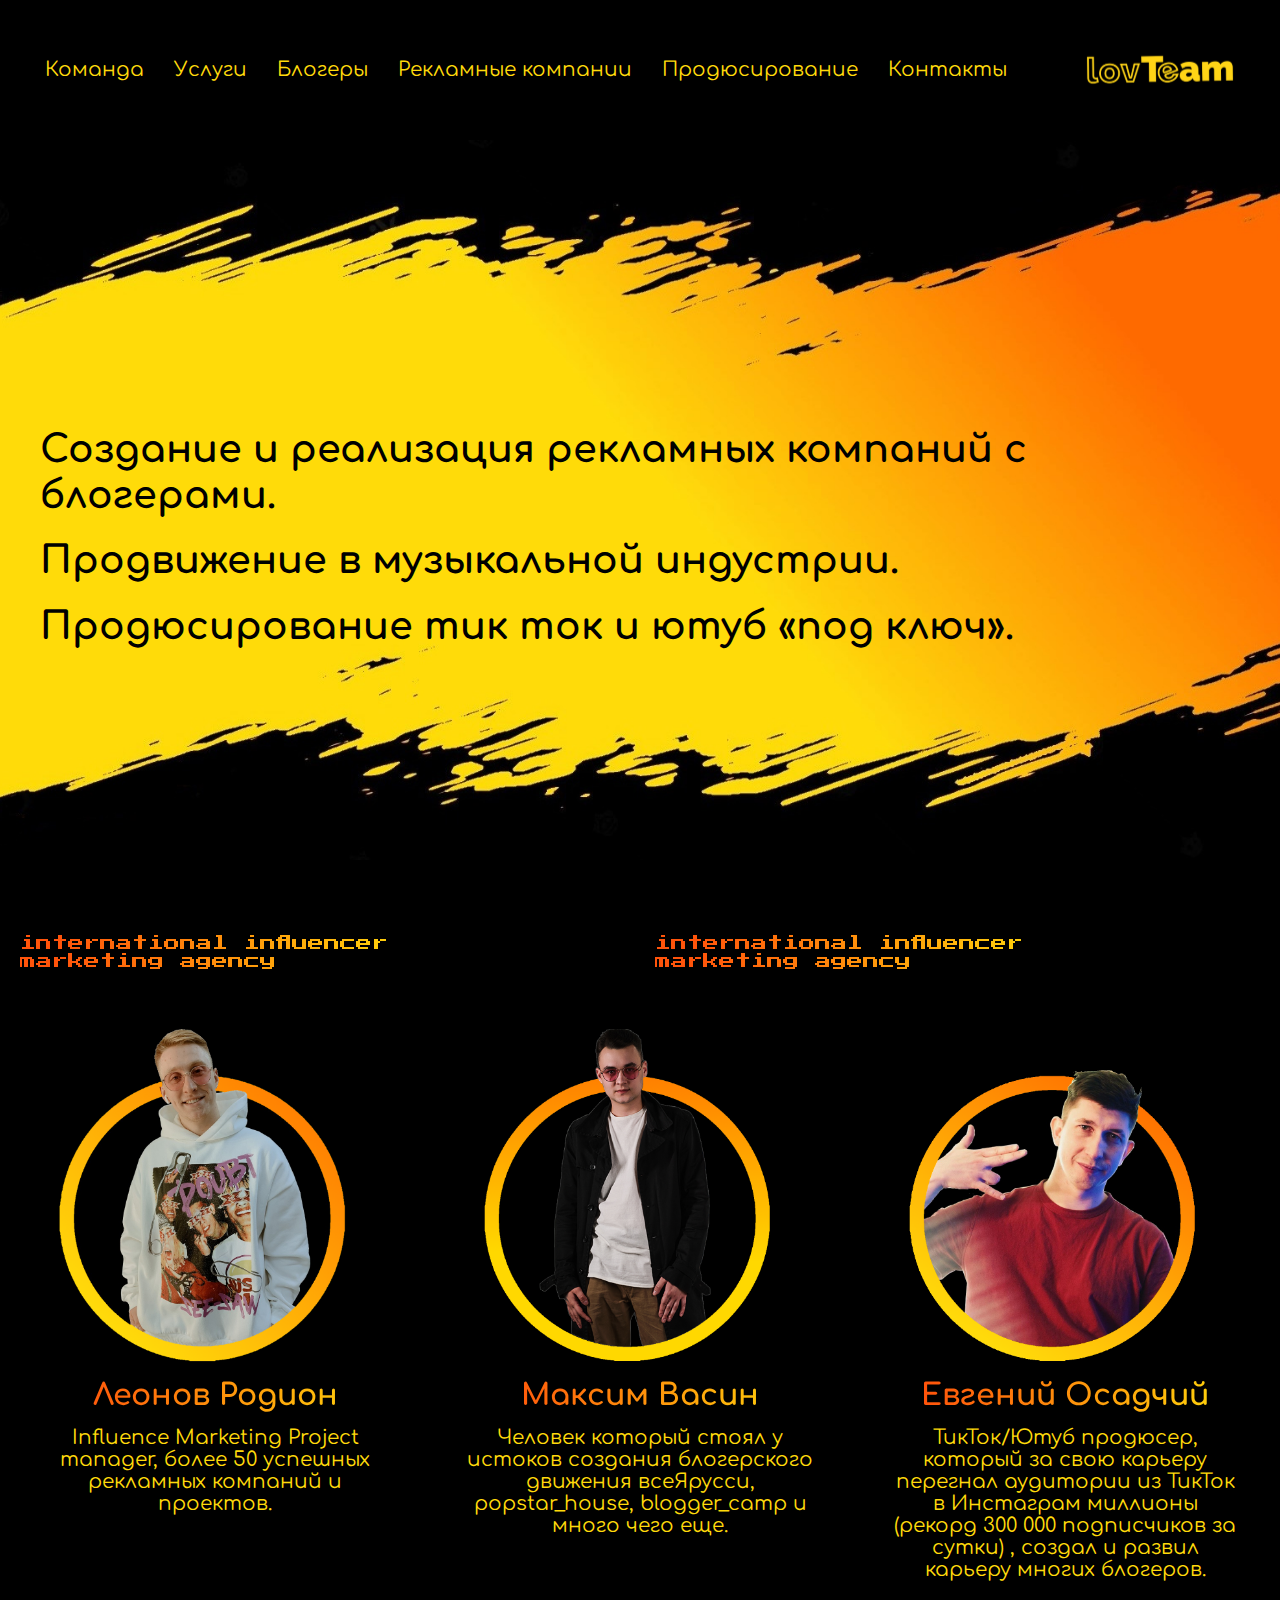
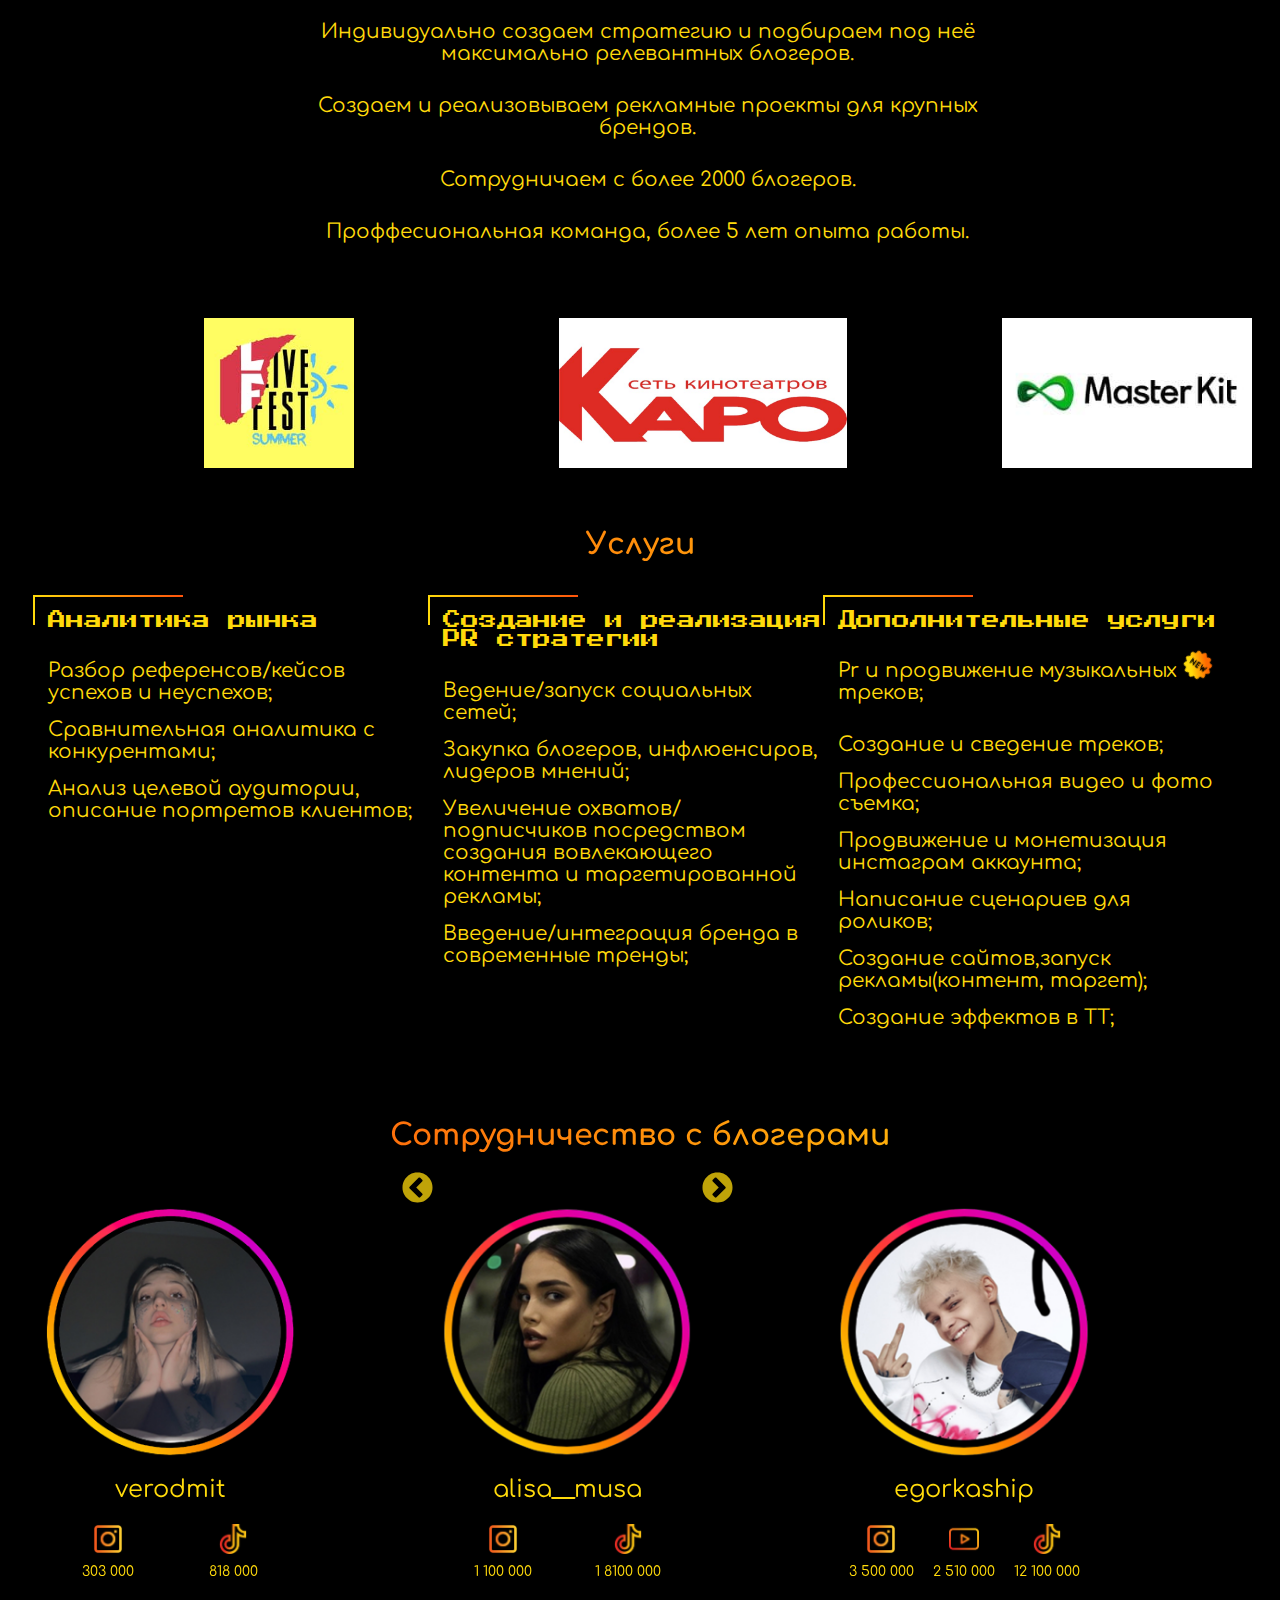
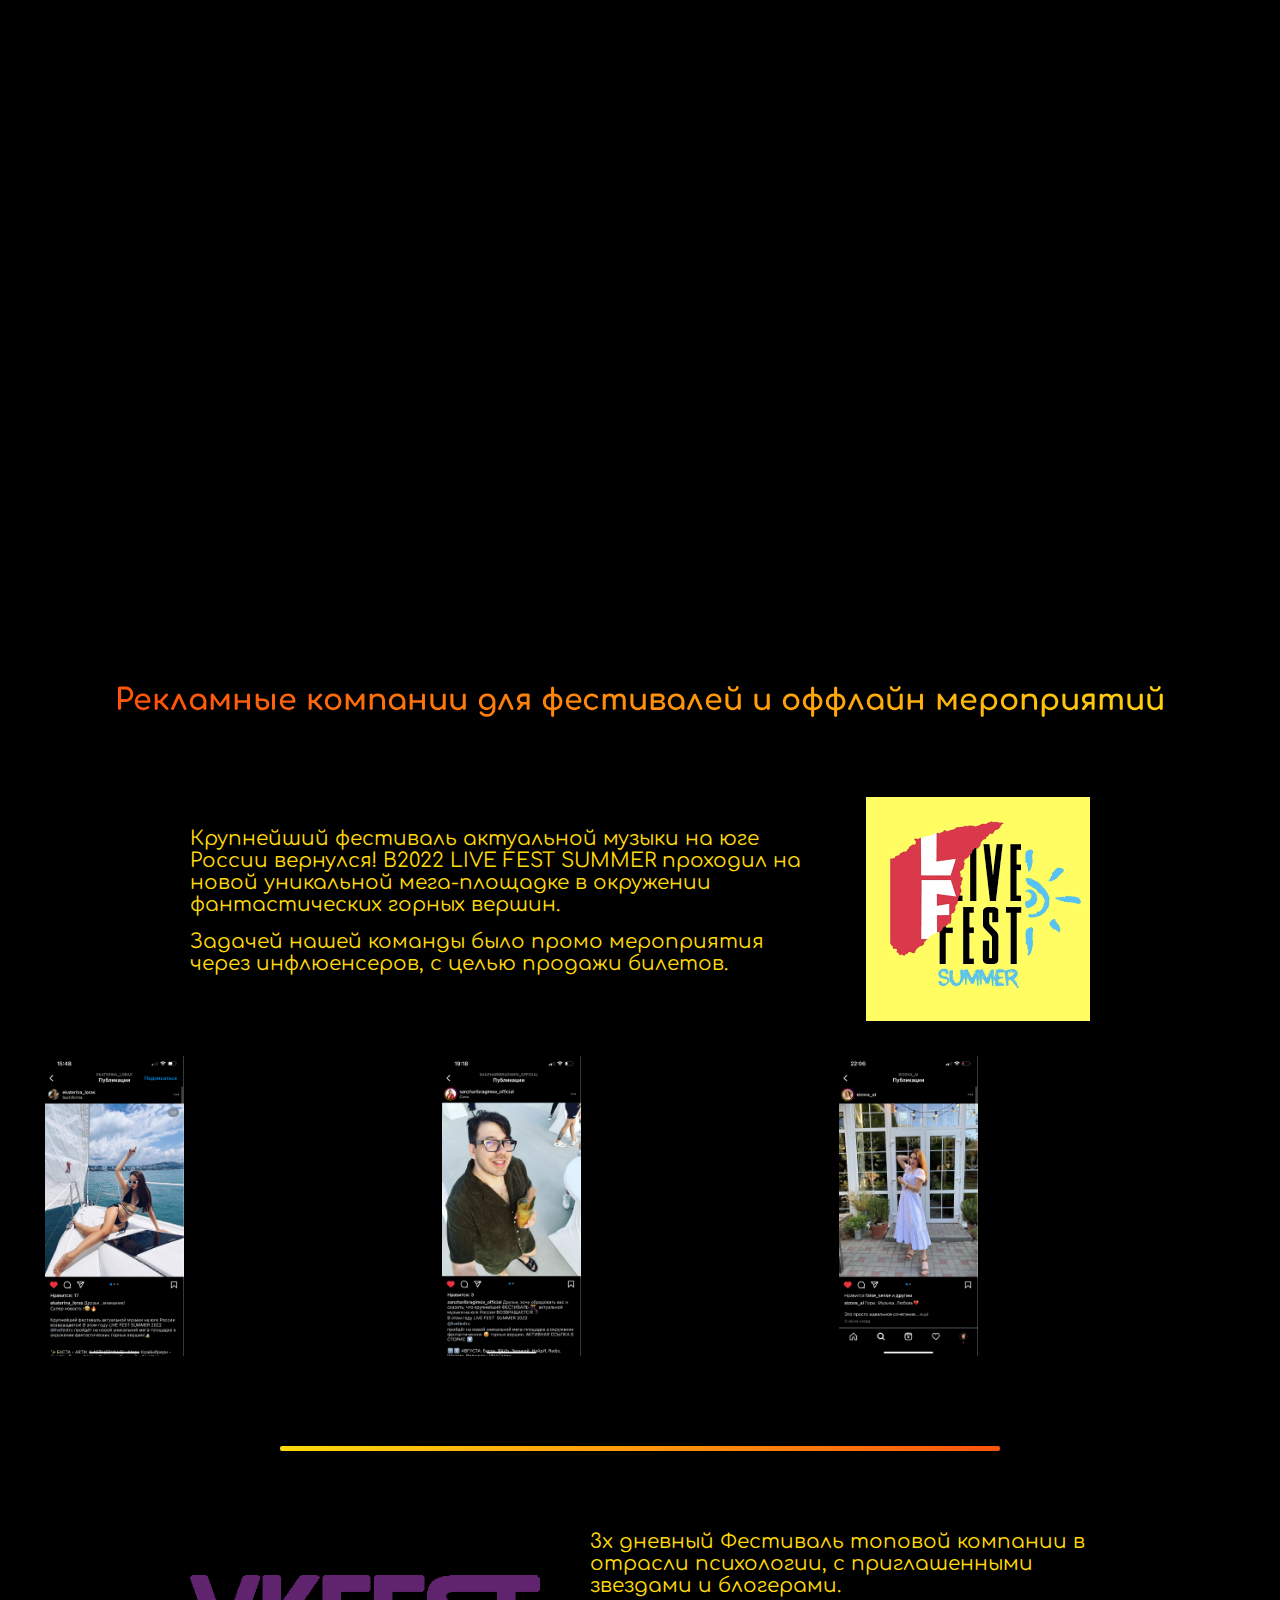
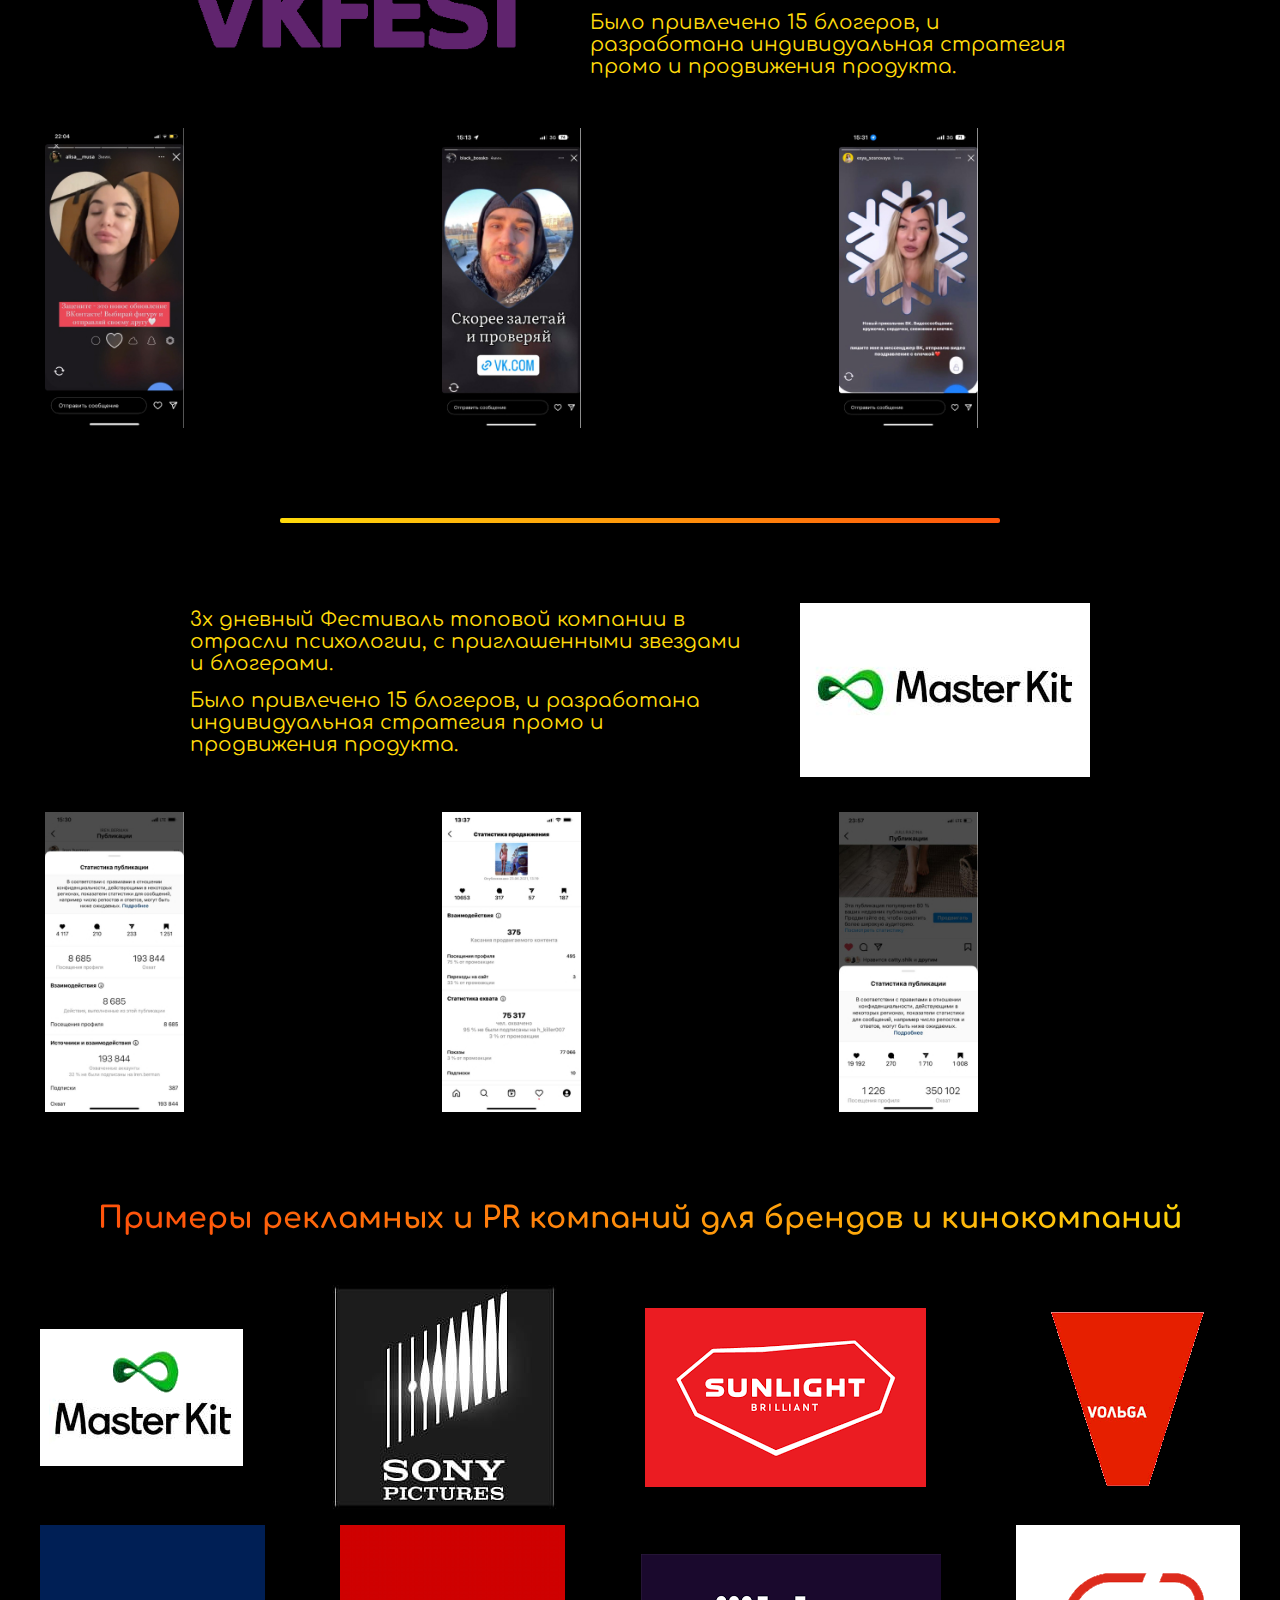
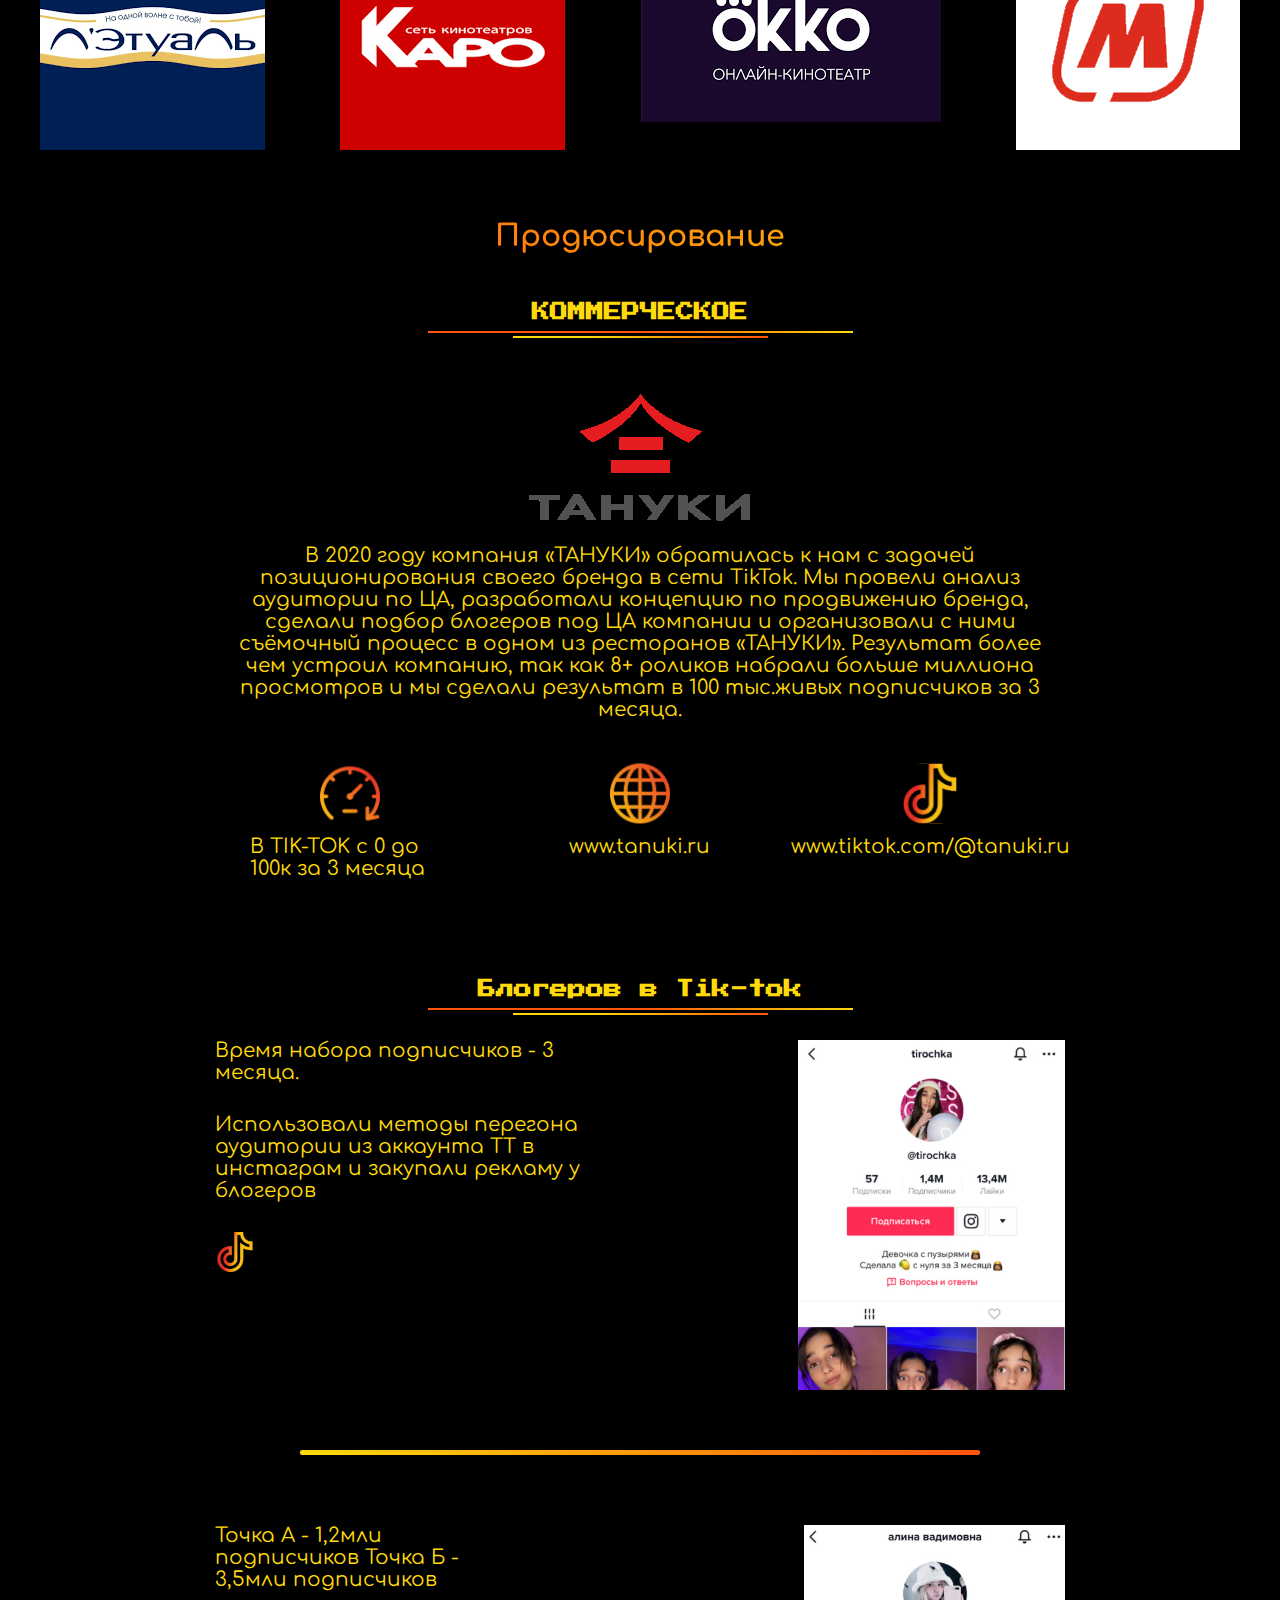
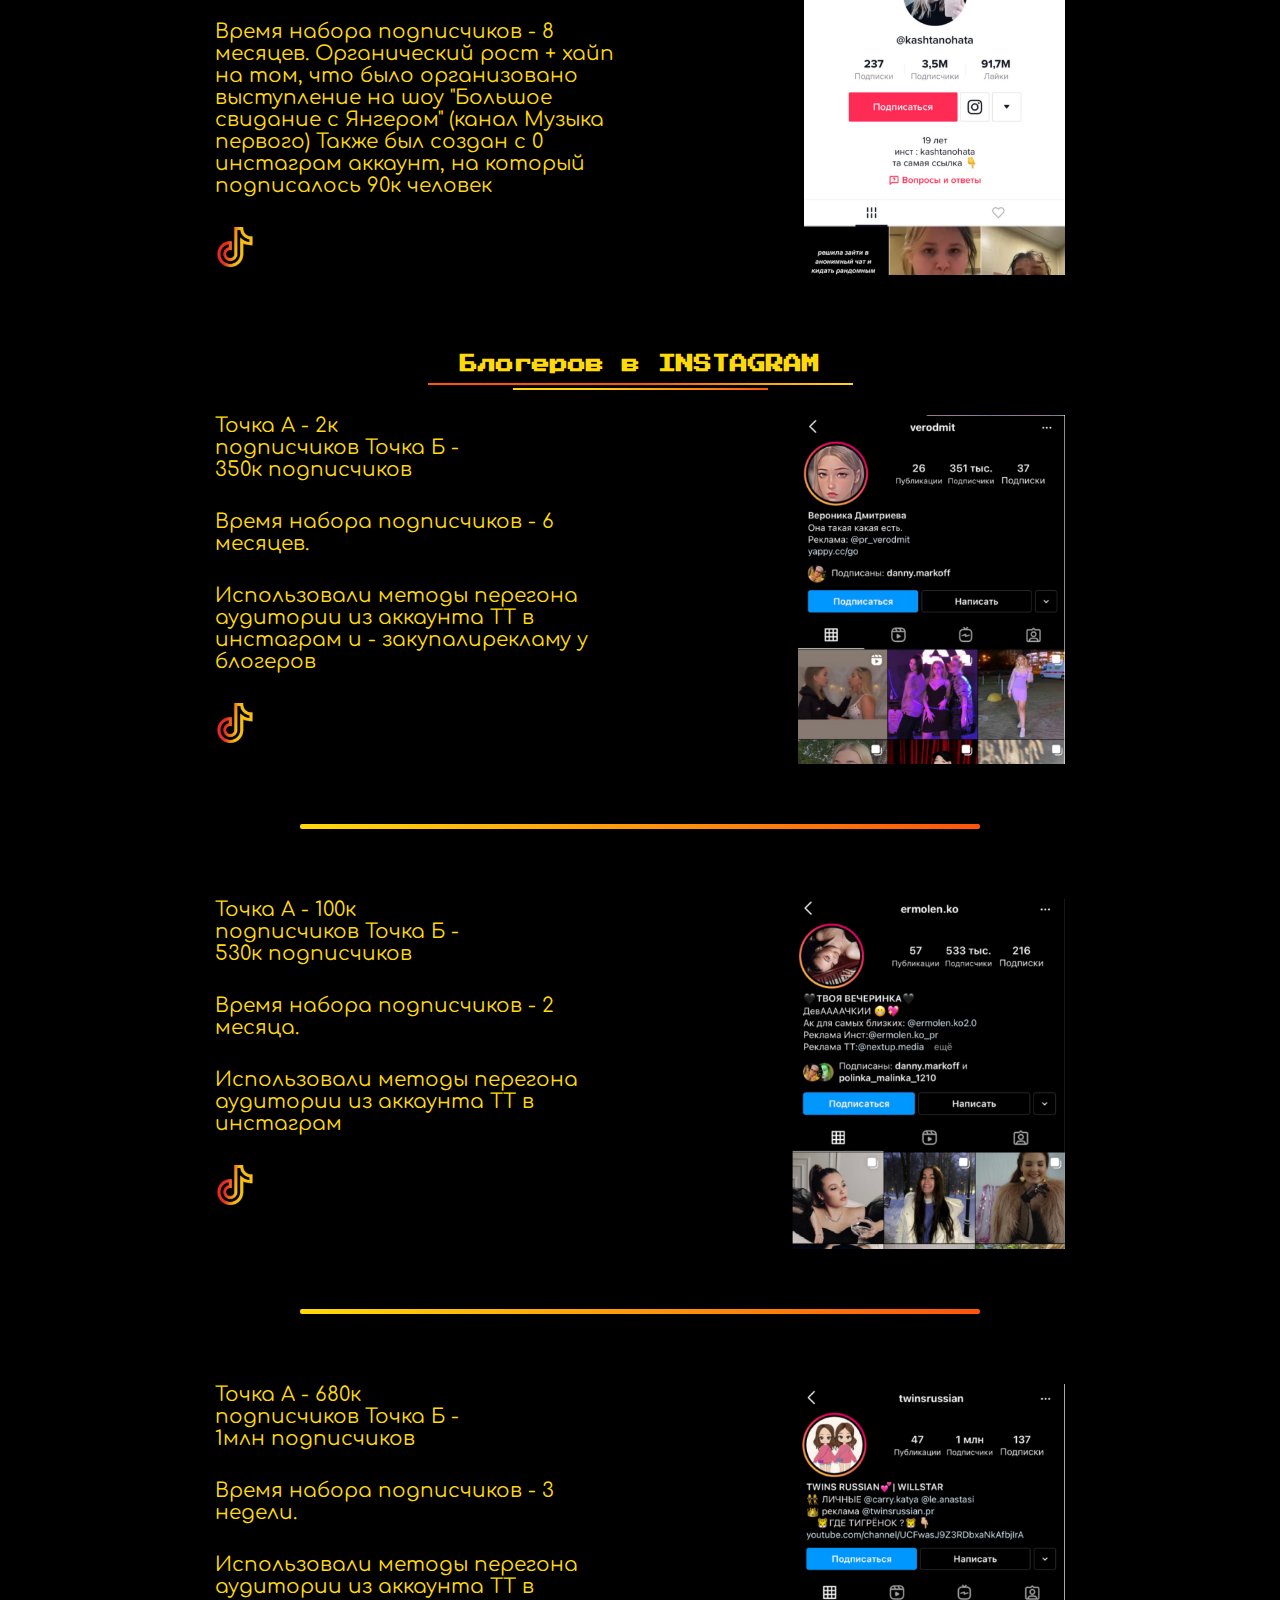
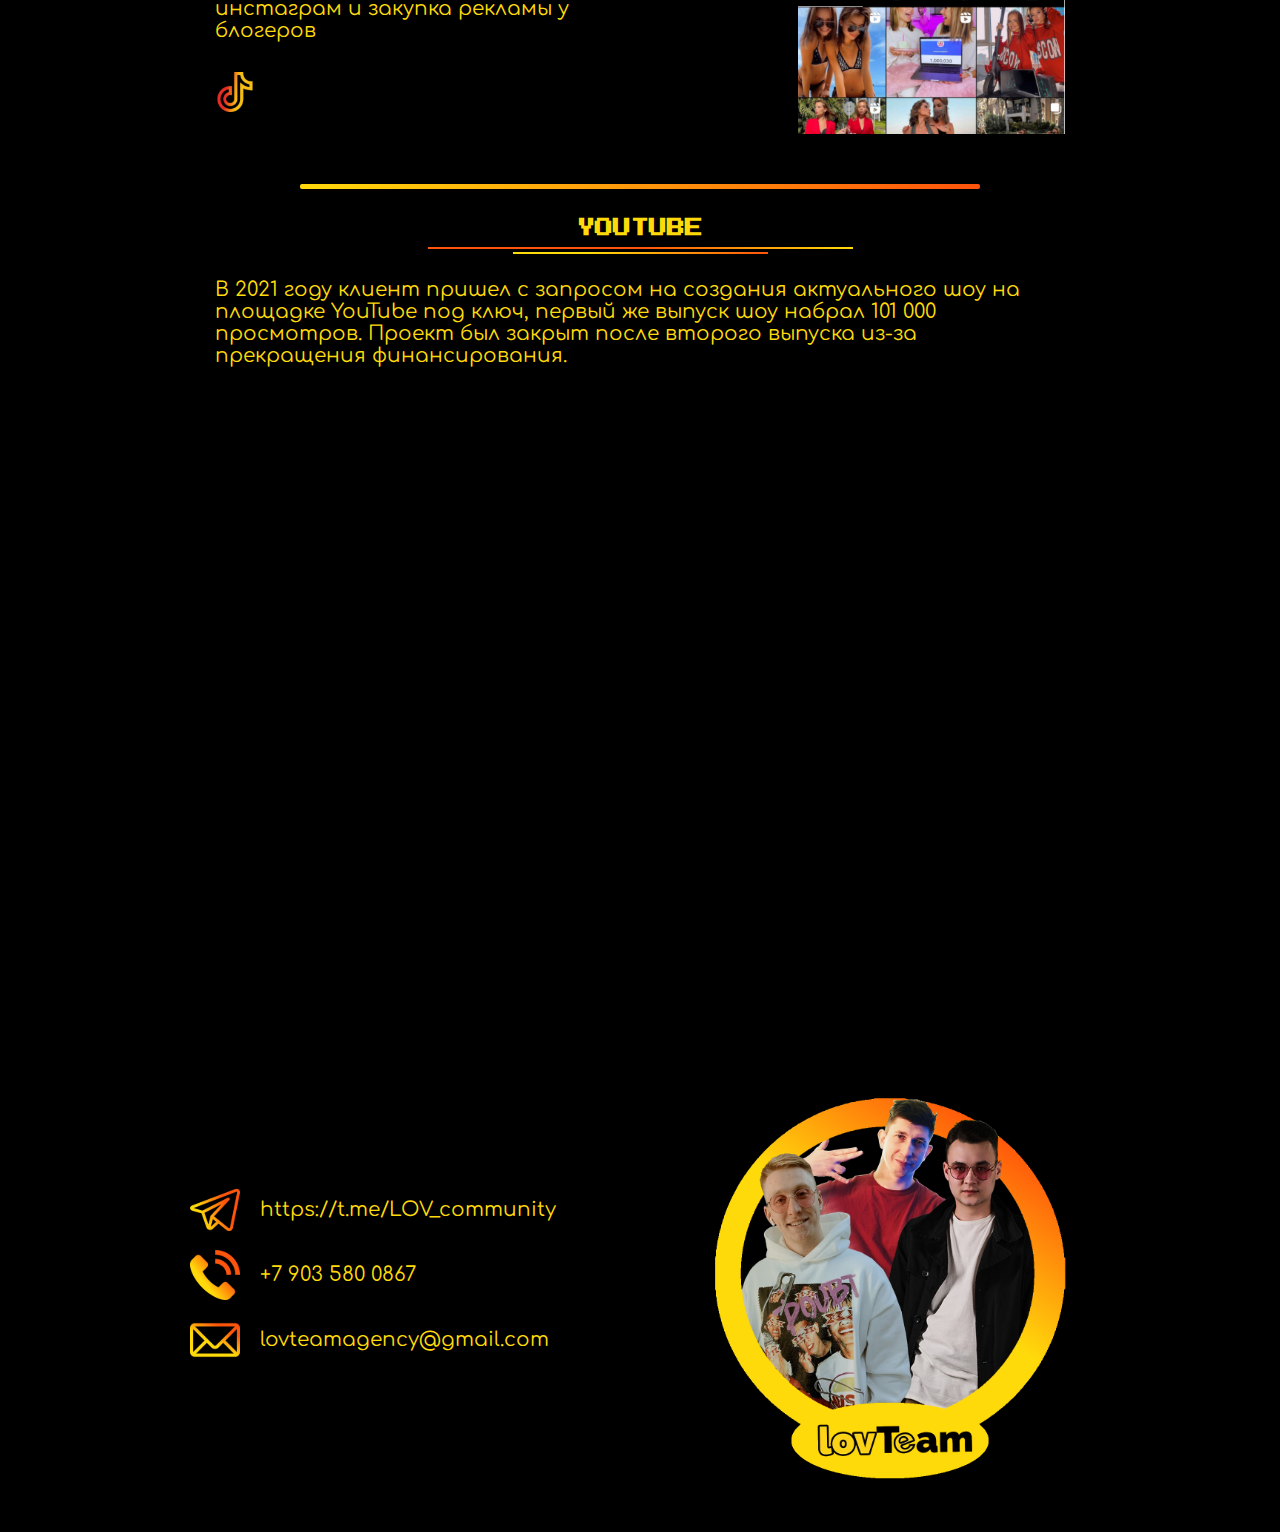
==== commit ec77b0db: "bug_3" ====
--- a/index.html
+++ b/index.html
@@ -52,11 +52,12 @@
         <section class="hero">
              <div class="container">
                 <div class="hero_top">
-                <h1 class="hero_title">Создание и реализация рекламных компаний с блогерами 
-                <h1 class="hero_title">Продвижение в музыкальной индустрии </h1> 
-                <h1 class="hero_title">Продюсирование тик ток и ютуб «под ключ»</h1>
+                <h1 class="hero_title">Создание и реализация рекламных компаний с блогерами.
+                <h1 class="hero_title">Продвижение в музыкальной индустрии. </h1> 
+                <h1 class="hero_title">Продюсирование тик ток и ютуб «под ключ».</h1>
                 </div>   
-             </div>           
+             </div>   
+             <div class="btn-up btn-up_hide"></div>           
         </section>
 
         <section class="team" id="team">
@@ -179,13 +180,13 @@
                 Аналитика рынка
               </li>
               <li class="services_item">
-               Разбор референсов/кейсов успехов и неуспехов
+               Разбор референсов/кейсов успехов и неуспехов;
               </li>
               <li class="services_item">
-              Сравнительная аналитика с конкурентами           
+              Сравнительная аналитика с конкурентами;       
               </li>
               <li class="services_item">
-               Анализ целевой аудитории, описание портретов клиентов
+               Анализ целевой аудитории, описание портретов клиентов;
               </li>
               </ul>
               <ul class="services_list_implementation services_point">
@@ -193,16 +194,16 @@
                 Создание и реализация PR стратегии
               </li>
               <li class="services_item">
-                Ведение/запуск социальных сетей
+                Ведение/запуск социальных сетей;
               </li>
               <li class="services_item">
-                Закупка блогеров, инфлюенсиров, лидеров мненеий
+                Закупка блогеров, инфлюенсиров, лидеров мнений;
               </li>
               <li class="services_item">
-                Увеличение охватов/подписчиков посредством создания вовлекающего контентаи таргетированной реклами
-              </li>
+                Увеличение охватов/подписчиков посредством создания вовлекающего контента и таргетированной рекламы;
+               </li>
               <li class="services_item">
-                Введение/интеграция бренда в соврменные тренды
+                Введение/интеграция бренда в современные тренды;
               </li>
               </ul>
               <ul class="services_list_additional services_point">
@@ -211,46 +212,46 @@
                </li>
                 <li class="services_item">
                   <div class="services_wrap">
-                  <a class="services_item services_item-link" href="#">Pr и продвижение музыкальных треков</a>
+                  <a class="services_item services_item-link" href="#">Pr и продвижение музыкальных треков;</a>
                   <ul class="service_down">
                     <li class="service_down_item services_item">
-                      Консультация в рамках развития музыкальных проектов
+                      Консультация в рамках развития музыкальных проектов;
                     </li>
                     <li class="service_down_item services_item">
-                      Сонграйтинг (написание песен под ключ)
+                      Сонграйтинг (написание песен под ключ);
                     </li>
                     <li class="service_down_item services_item">
-                    Таргетированная реклама в соцсетях
+                    Таргетированная реклама в соцсетях;
                     </li>
                     <li class="service_down_item services_item">
-                     Подбор блогеров для продвижения песни
+                     Подбор блогеров для продвижения песни;
                     </li>
                     <li class="service_down_item services_item">
-                      Съемка сниппетов
+                      Съемка сниппетов;
                     </li>
                     <li class="service_down_item services_item">
-                     Помощь в отгрузке треков на цифровые площадки
+                     Помощь в отгрузке треков на цифровые площадки;
                     </li>
                   </ul>
                 </div>
                 </li>
                 <li class="services_item">
-                  Создание и сведение треков
+                  Создание и сведение треков;
                 </li>
                 <li class="services_item">
-                   Профессиональная видео и фото съемка
+                   Профессиональная видео и фото съемка;
                 </li>
                 <li class="services_item">
-                  Продвижение и монетизация инстаграм аккаунта 
+                  Продвижение и монетизация инстаграм аккаунта;
                 </li>
                 <li class="services_item">
-                  Написание сценариев для роликов
+                  Написание сценариев для роликов;
                 </li>
                 <li class="services_item">
-                   Создание сайтов,запуск рекламы(контент, таргет)
+                   Создание сайтов,запуск рекламы(контент, таргет);
                 </li>
                 <li class="services_item">
-                  Создание эффектов в ТТ
+                  Создание эффектов в ТТ;
                 </li>
               </ul>
               </div>
@@ -528,7 +529,7 @@
                       </div>
                       <div class="advertising_info">
                         <p class="advertising_text">
-                          3х днеынй Фестиваль топовой компании в отрасли психологии, с приглашенными звездами и блогерами.
+                          3х дневный Фестиваль топовой компании в отрасли психологии, с приглашенными звездами и блогерами.
                         </p>
                         <p class="advertising_text">
                           Было привлечено 15 блогеров, и разработана индивидуальная стратегия промо и продвижения продукта.
@@ -557,8 +558,7 @@
                     <div class="advertising_information">
                       <div class="advertising_info">
                         <p class="advertising_text">
-                          3х днеынй Фестиваль топовой компании в отрасли психологии, с приглашенными звездами и блогерами.
-                        </p>
+                          3х дневный Фестиваль топовой компании в отрасли психологии, с приглашенными звездами и блогерами.                        </p>
                         <p class="advertising_text">
                           Было привлечено 15 блогеров, и разработана индивидуальная стратегия промо и продвижения продукта.
                         </p>
@@ -619,8 +619,7 @@
            alt="portgolio"/>
            <div class="gallery_hover">
            <p class="gallery_text">
-            Задачи, которые стояли перед нами – сделать гарантированный охват в 5млн просмотров и 500 роликов, отснятых пользователями. Мы перевыполнили гарант и сделали KPI 7.3 млн просмотров (скрин из ТТ) и получили 543 ролика, которые отсняли пользователи TikTok.
-           </p>
+            Задачи, которые стояли перед нами – сделать гарантированный охват в 5млн просмотров и 500 роликов, отснятых пользователями. Мы перевыполнили гарант и сделали KPI 7.3 млн просмотров и получили 543 ролика, которые отсняли пользователи TikTok           </p>
            </div>
          </div>
       </li>
@@ -645,8 +644,7 @@
            alt="portgolio"/>
            <div class="gallery_hover">
             <p class="gallery_text">
-              Задачи, которые стояли перед нами – сделать гарантированный охват в 5млн просмотров и 500 роликов, отснятых пользователями. Мы перевыполнили гарант и сделали KPI 7.3 млн просмотров (скрин из ТТ) и получили 543 ролика, которые отсняли пользователи TikTok.
-             </p>
+              Задачи, которые стояли перед нами – сделать гарантированный охват в 5млн просмотров и 500 роликов, отснятых пользователями. Мы перевыполнили гарант и сделали KPI 7.3 млн просмотров и получили 543 ролика, которые отсняли пользователи TikTok             </p>
            </div>
          </div>
       </li>
@@ -674,8 +672,7 @@
            alt="portgolio"/>
            <div class="gallery_hover">
             <p class="gallery_text">
-              Задачи, которые стояли перед нами – сделать гарантированный охват в 5млн просмотров и 500 роликов, отснятых пользователями. Мы перевыполнили гарант и сделали KPI 7.3 млн просмотров (скрин из ТТ) и получили 543 ролика, которые отсняли пользователи TikTok.
-             </p>
+              Задачи, которые стояли перед нами – сделать гарантированный охват в 5млн просмотров и 500 роликов, отснятых пользователями. Мы перевыполнили гарант и сделали KPI 7.3 млн просмотров и получили 543 ролика, которые отсняли пользователи TikTok             </p>
            </div>
          </div>
       </li>
@@ -687,8 +684,7 @@
            alt="portgolio"/>
            <div class="gallery_hover">
             <p class="gallery_text">
-              Задачи, которые стояли перед нами – сделать гарантированный охват в 5млн просмотров и 500 роликов, отснятых пользователями. Мы перевыполнили гарант и сделали KPI 7.3 млн просмотров (скрин из ТТ) и получили 543 ролика, которые отсняли пользователи TikTok.
-             </p>
+              Задачи, которые стояли перед нами – сделать гарантированный охват в 5млн просмотров и 500 роликов, отснятых пользователями. Мы перевыполнили гарант и сделали KPI 7.3 млн просмотров и получили 543 ролика, которые отсняли пользователи TikTok             </p>
            </div>
          </div>
       </li>
@@ -747,11 +743,12 @@
          <div class="production_info">
           <p class="production_text">
             Время набора подписчиков - 3 месяца.
+           </p>
             <p class="production_text">
-            Рост за счет создания креативной концепции и создания индивидуального формата ТТ.
-            Полностью органичесткий рост без использования таргета
-          </p>
-          </p>
+              Использовали методы перегона аудитории из аккаунта ТТ в инстаграм и закупали рекламу у блогеров
+            </p>
+             
+          
           <a href="https://www.tiktok.com/@tirochka" class="production_link">
           <img src="./images/icons/tik-tok.svg" alt="" class="production_icon">
          </a>
@@ -848,8 +845,7 @@
           <div class="production_item production_item_video">
             <h2 class="production_title production_heading">YOUTUBE</h2>
         <p class="production_information">
-          В 2021 году клиент пришел c запросом на создания актуального шоу на площадке YouTube под ключ, первый же выпуск шоу набрал набрал 101 000 просмотров.
-          Проект был закрыт после второго выпуска из-за прекращения финансирования.
+          В 2021 году клиент пришел c запросом на создания актуального шоу на площадке YouTube под ключ, первый же выпуск шоу набрал 101 000 просмотров. Проект был закрыт после второго выпуска из-за прекращения финансирования.
         </p>
       </div>
     </ul>
--- a/css/style.css
+++ b/css/style.css
@@ -80,6 +80,41 @@
 }
 
 
+.btn-up {
+    position: fixed;
+    background-color: #FF540B;
+    right: 40px;
+    bottom: 40px;
+    border-radius: 22px;
+    cursor: pointer;
+    width: 44px;
+    height: 44px;
+  }
+  
+  .btn-up::before {
+    content: "";
+    text-align: center;
+    position: absolute;
+    width: 20px;
+    height: 20px;
+    left: 12px;
+    top: 12px;
+    background-image: url("data:image/svg+xml,%3Csvg xmlns='http://www.w3.org/2000/svg' width='20' height='20' viewBox='0 0 20 20'%3E%3Cg fill='none' stroke='%23fff' stroke-width='2' stroke-linecap='round' stroke-linejoin='round'%3E%3Cpath d='M10 17V4M3 10l7-7 7 7'/%3E%3C/g%3E%3C/svg%3E");
+  }
+
+.btn-up_hide {
+  display: none;
+}
+
+@media (hover: hover) and (pointer: fine) {
+  .btn-up:hover {
+    background-color: #c13c03; /* цвет заднего фона при наведении */
+  }
+}
+
+
+
+
 /* ________________________HEADER________________________ */
 
 .header{
@@ -434,7 +469,7 @@
     object-fit: contain;
 } 
 .gallery_item:hover .gallery_hover{
-transform: translateY(0);
+transform: translateY(-5%);
 }
 .gallery_wrap{
 position: relative;
@@ -445,6 +480,7 @@
     top: 0;
     background-color: var(--black_800);
     padding: 10px 10px;
+    padding-bottom: 2px;
     width: 100%;
     height: 100%;
     transform: translateY(100%);
@@ -462,7 +498,7 @@
 }
   
 .gallery_hover:-webkit-scrollbar-thumb {
-    background-color: var(--yellow-900);    /* цвет бегунка */
+    background-color: var(--yellow-800);    /* цвет бегунка */
     border-radius: 20px;       /* округлось бегунка */
     border: 3px solid var(--black);  /* отступ вокруг бегунка */
   }
@@ -478,7 +514,7 @@
 }
 
 body::-webkit-scrollbar-thumb {
-  background-color: var(--yellow-900);    /* цвет бегунка */
+  background-color: var(--yellow-800);    /* цвет бегунка */
   border-radius: 20px;       /* округлось бегунка */
   border: 3px solid var(--black);  /* отступ вокруг бегунка */
 }
@@ -951,6 +987,9 @@
     .production_text{
         text-align: center;
     }
+    .services_info{
+        margin-bottom: 20px;
+    }
     .services_point{
         margin-right: 0;
     }
@@ -989,7 +1028,7 @@
         top: 26%;
       }
  .hero_title {
-     font-size: 32px;
+     font-size: 21px;
  }
  .title {
      font-size: 20px;
@@ -1037,19 +1076,19 @@
      margin-bottom: 15px;
  }
  .services_item-link::after {
-     right: 0;
-     top: 20px;
- }
+    right: -40px;
+    top: 10px;
+}
  .service_down {
      min-width: 300px;
  }
  .slick-prev{
     top: -5px;
-    left: 30%;
+    left: 38%;
 }
 .slick-next{
     top: -5px;
-    left: 45%;
+    left: 48%;
 }
  .blogers_icon {
      width: 20px;
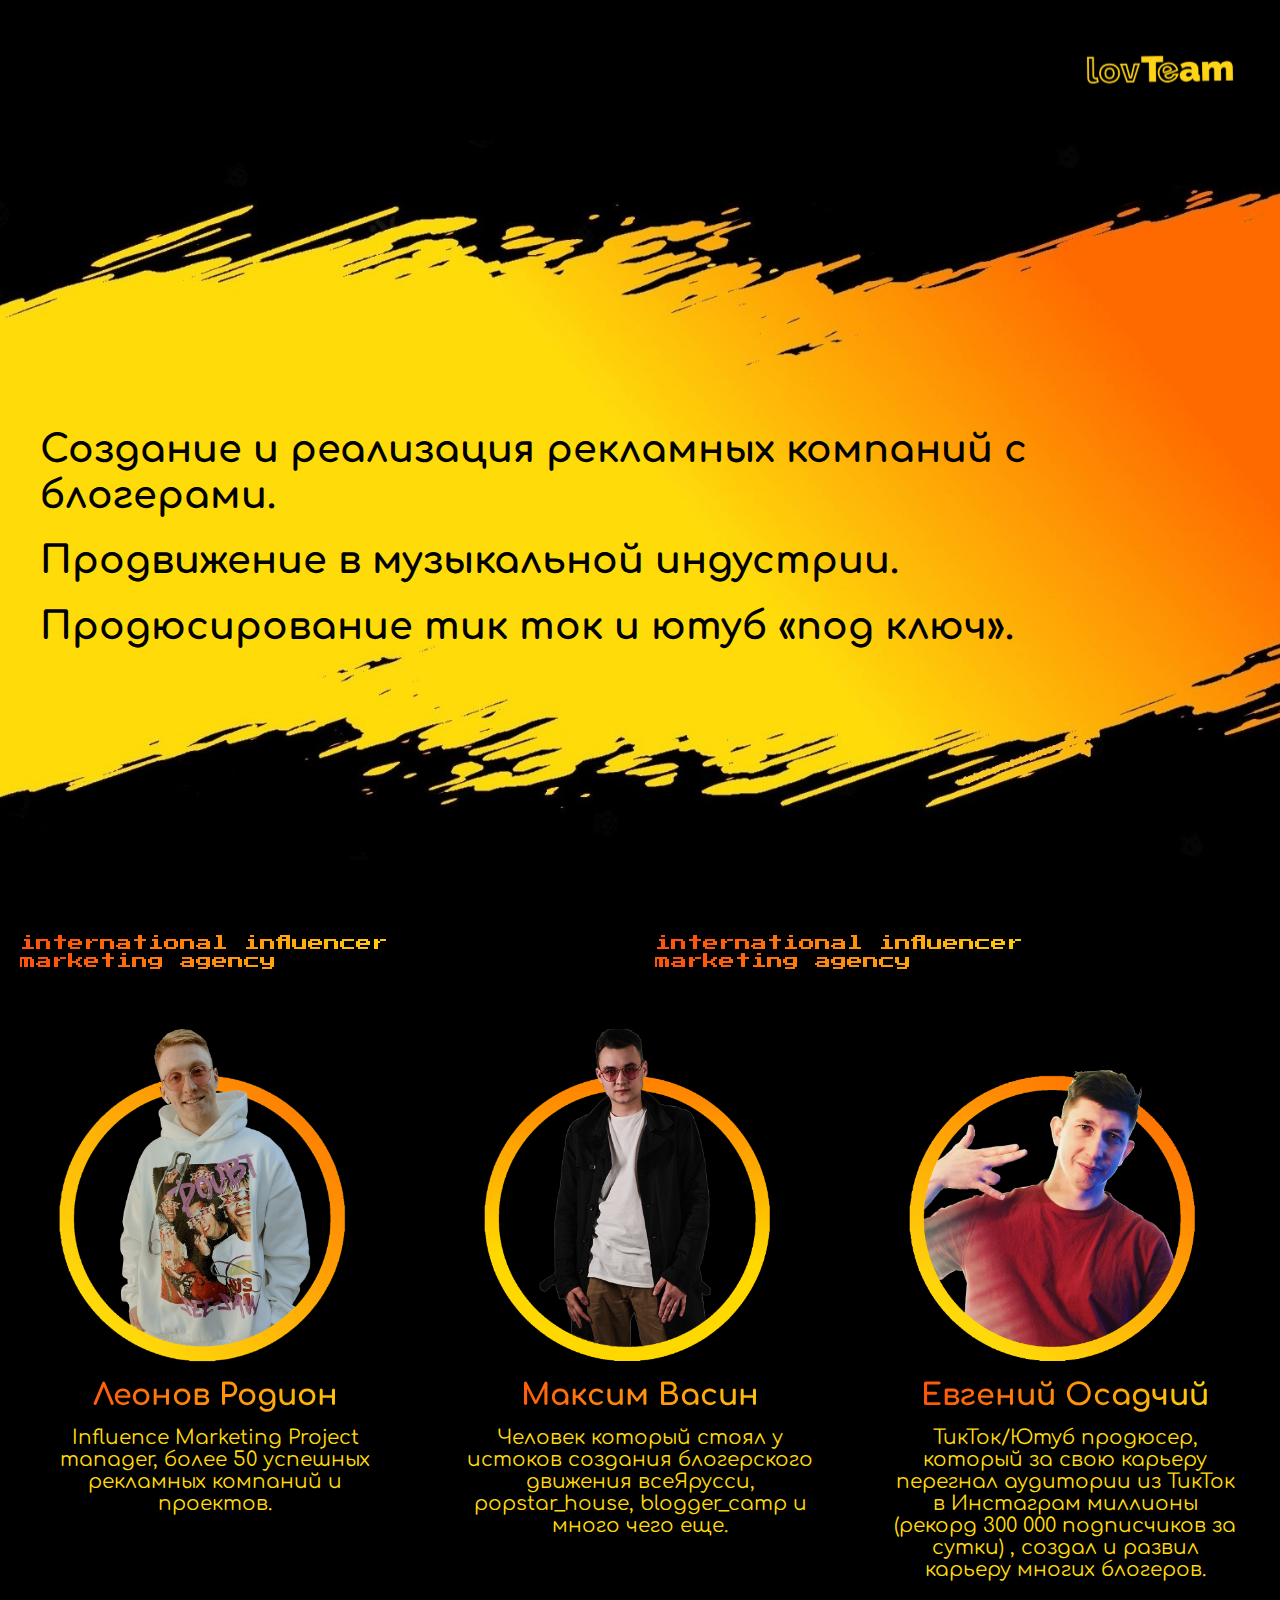
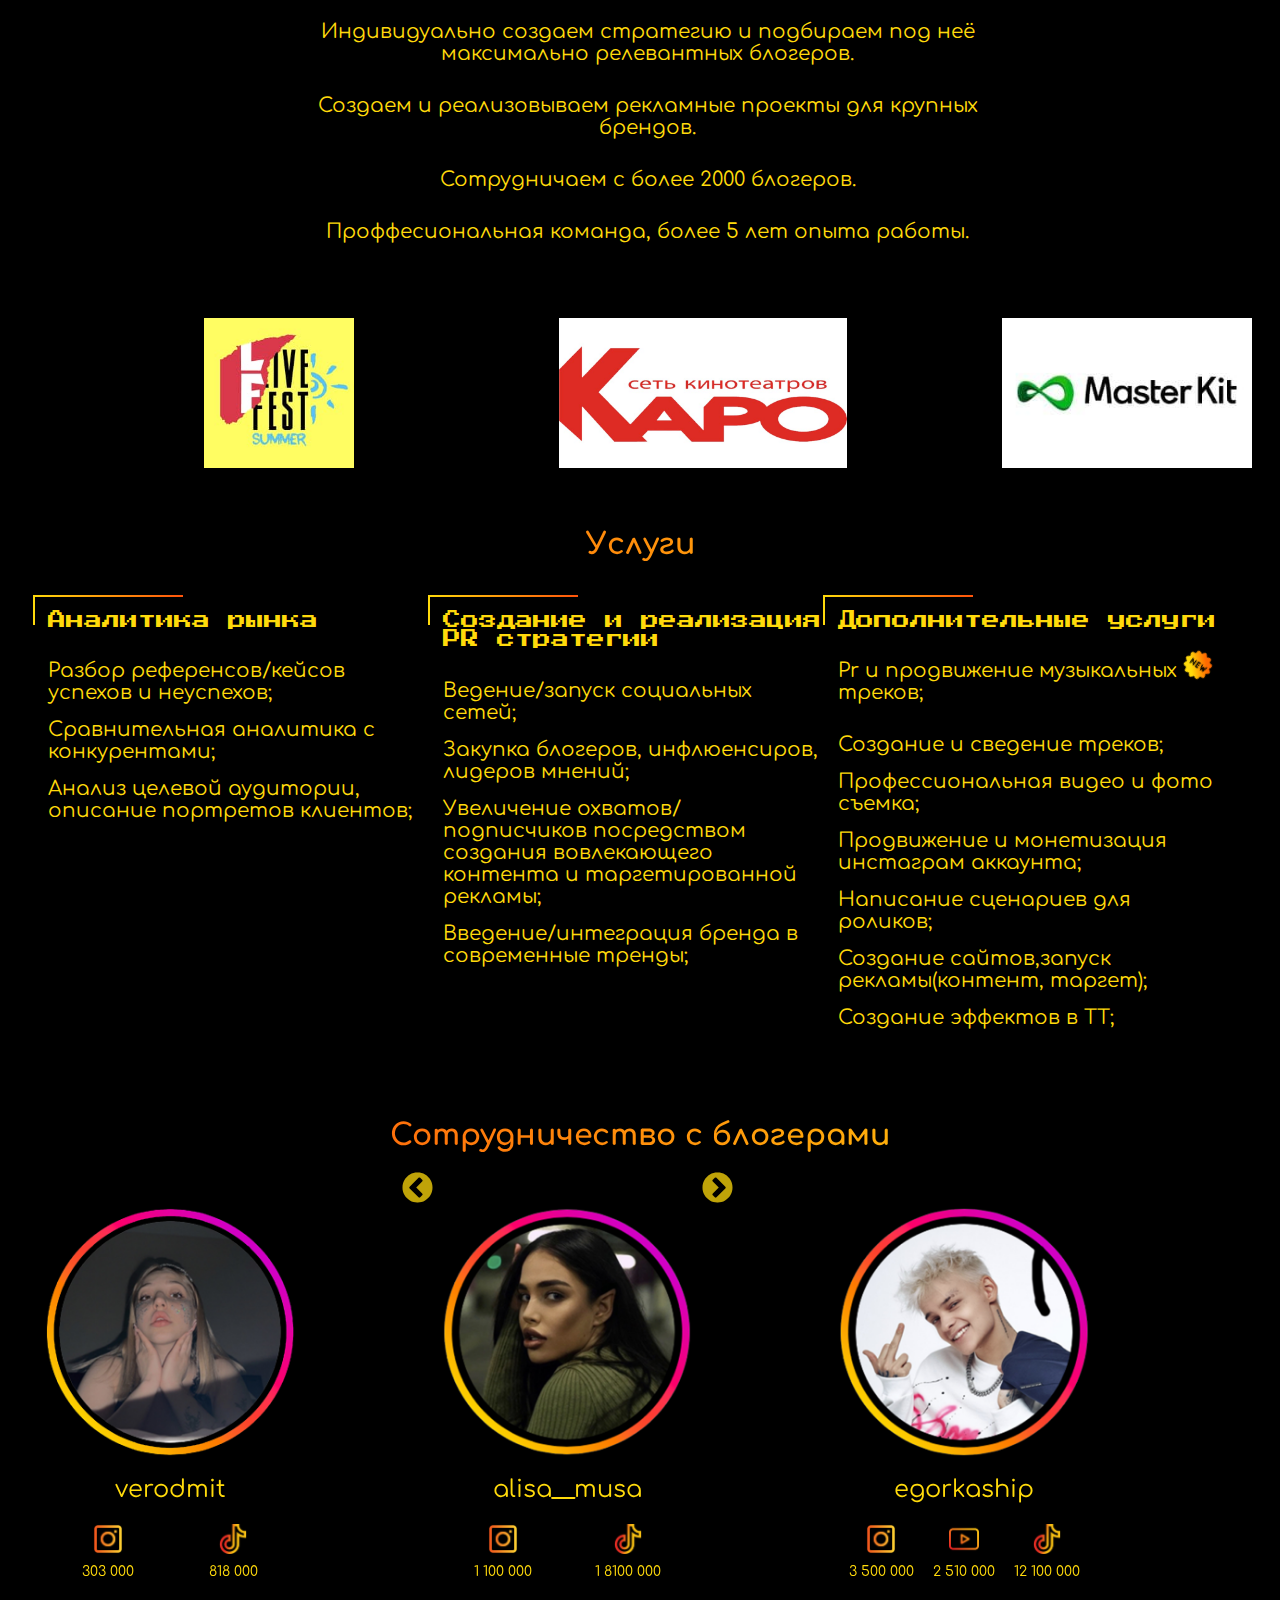
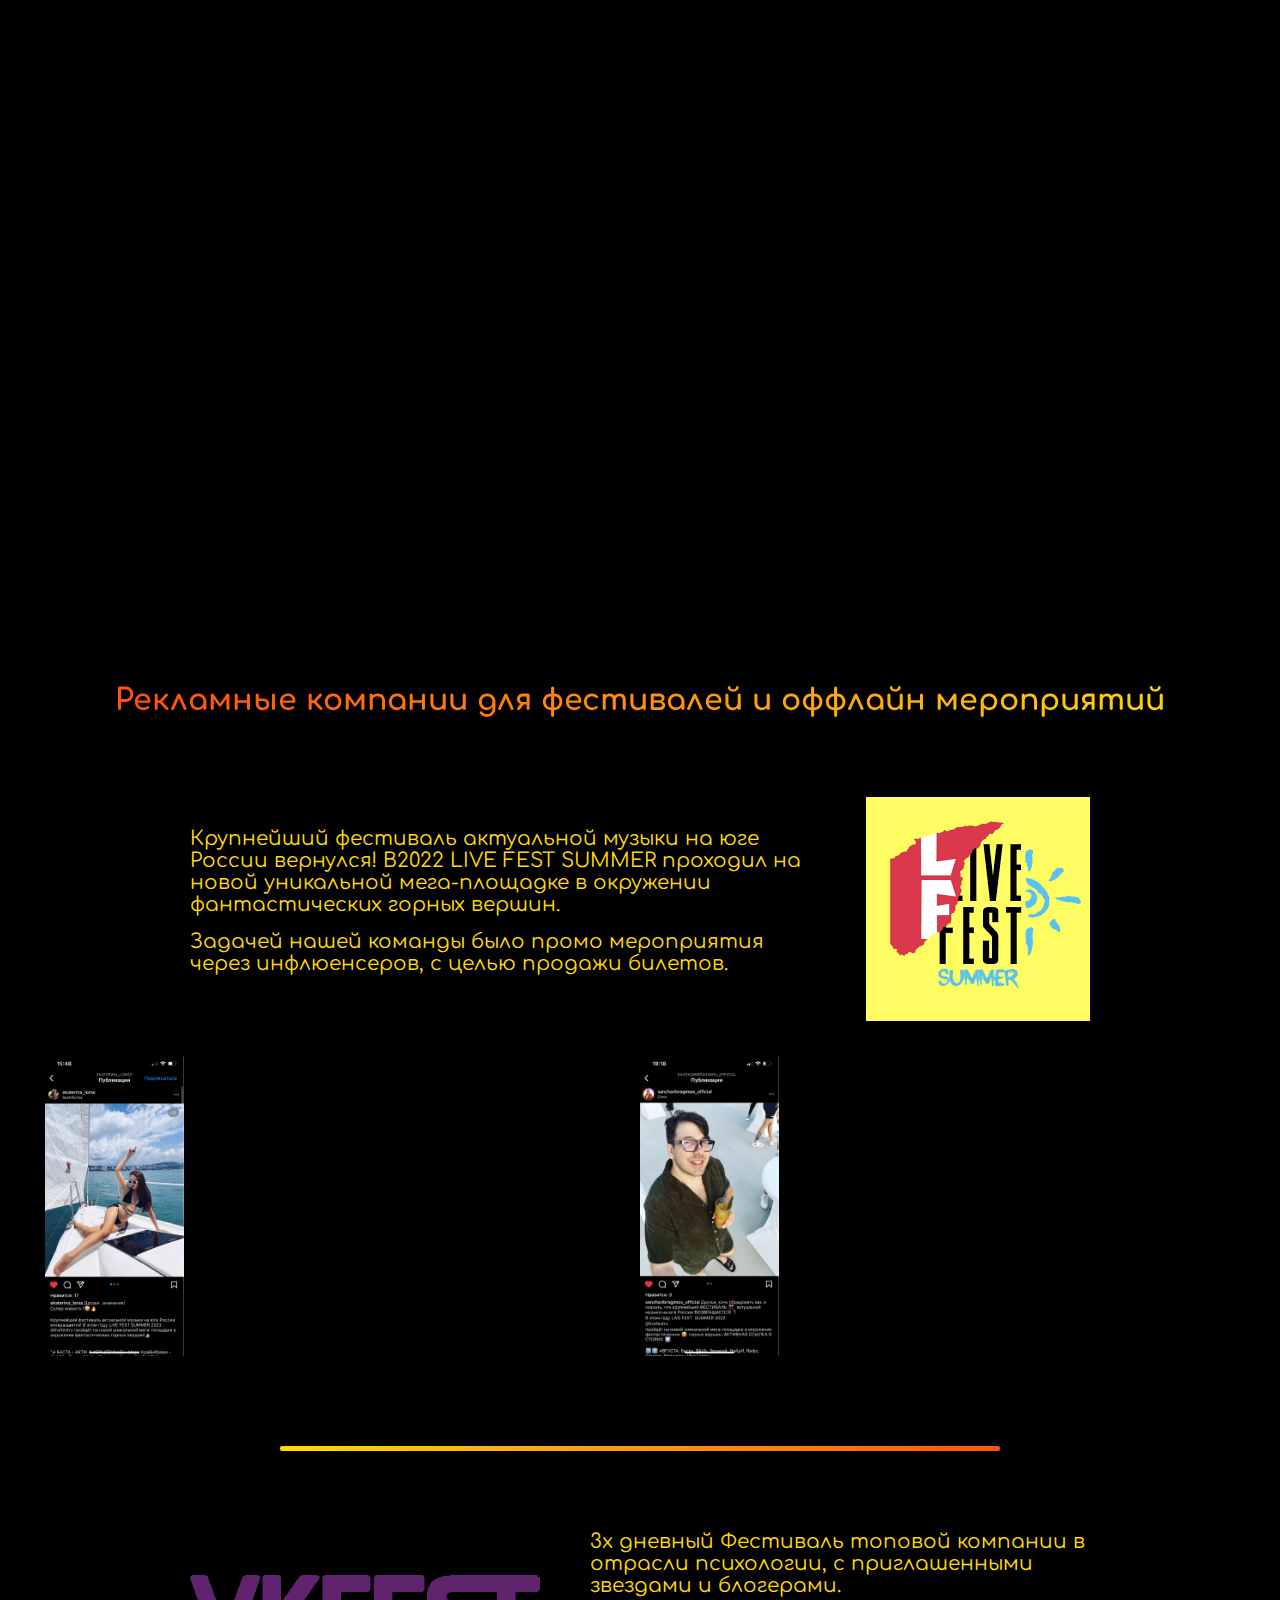
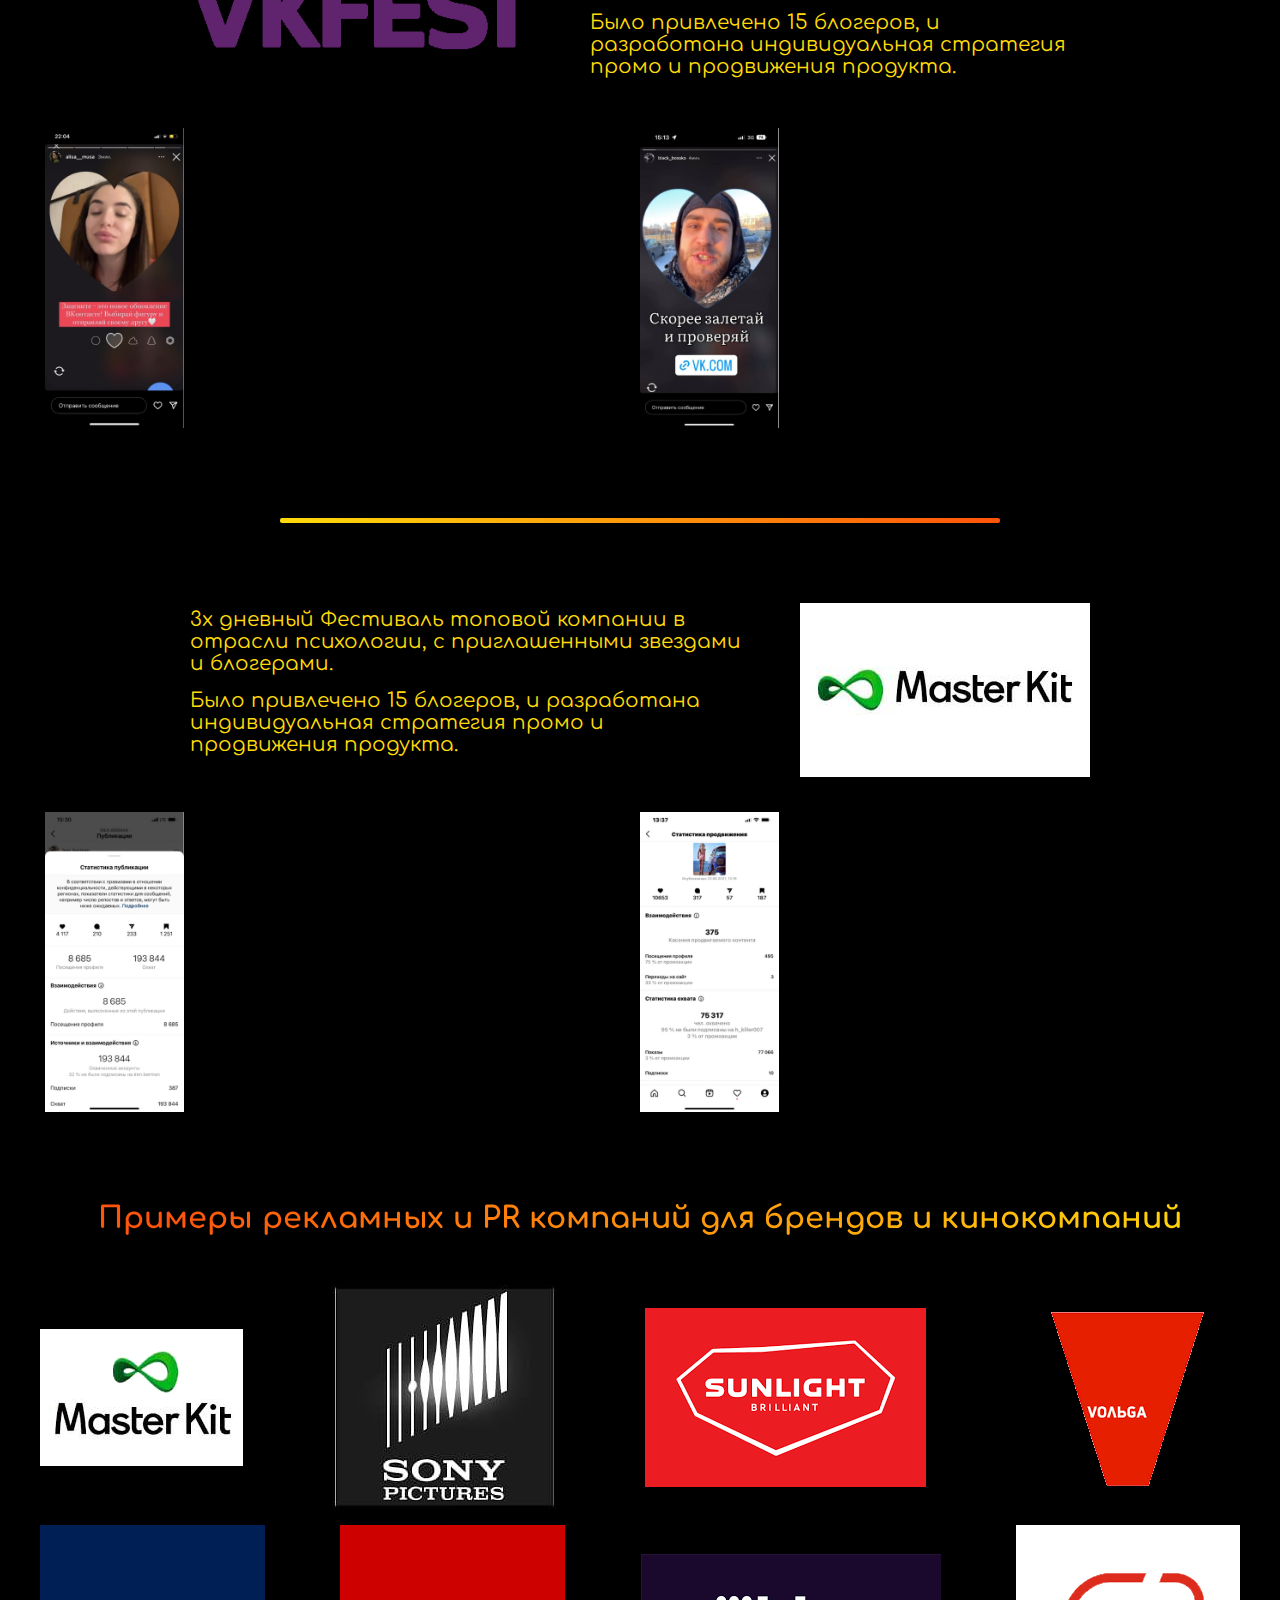
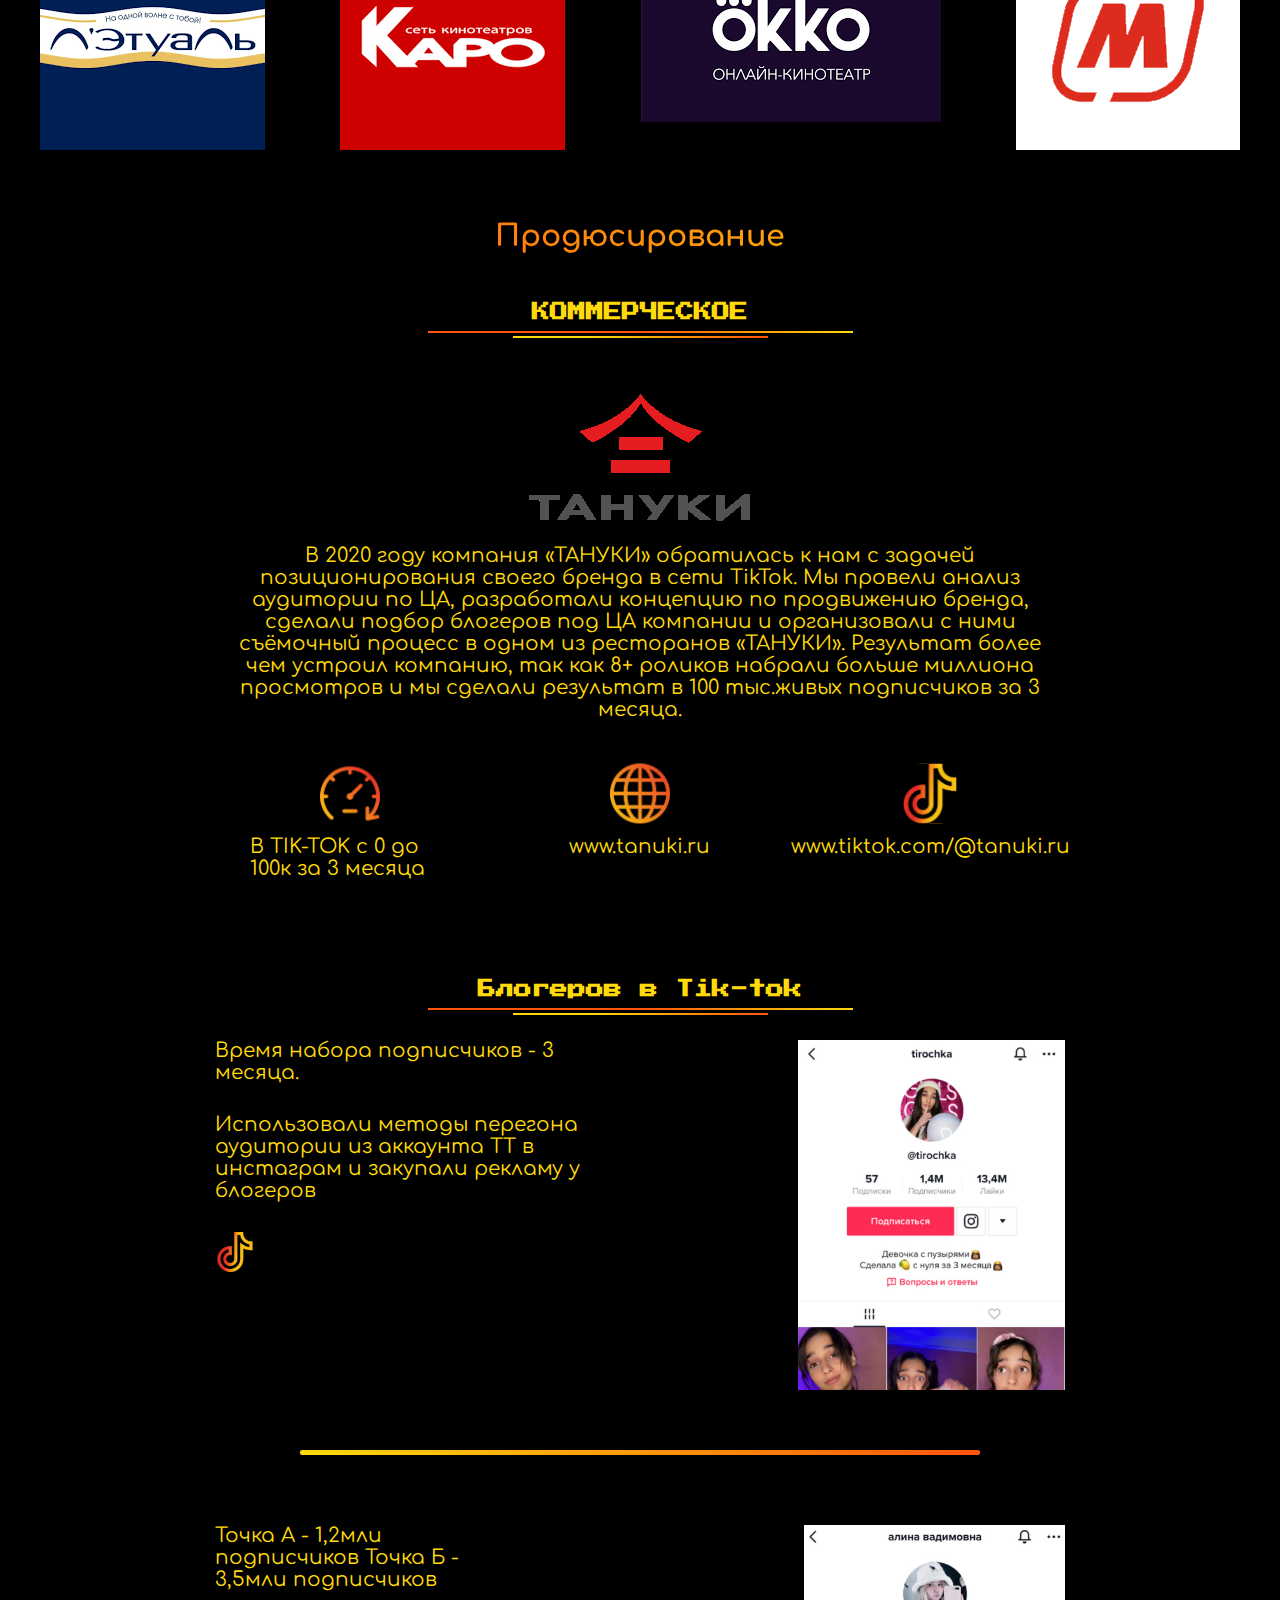
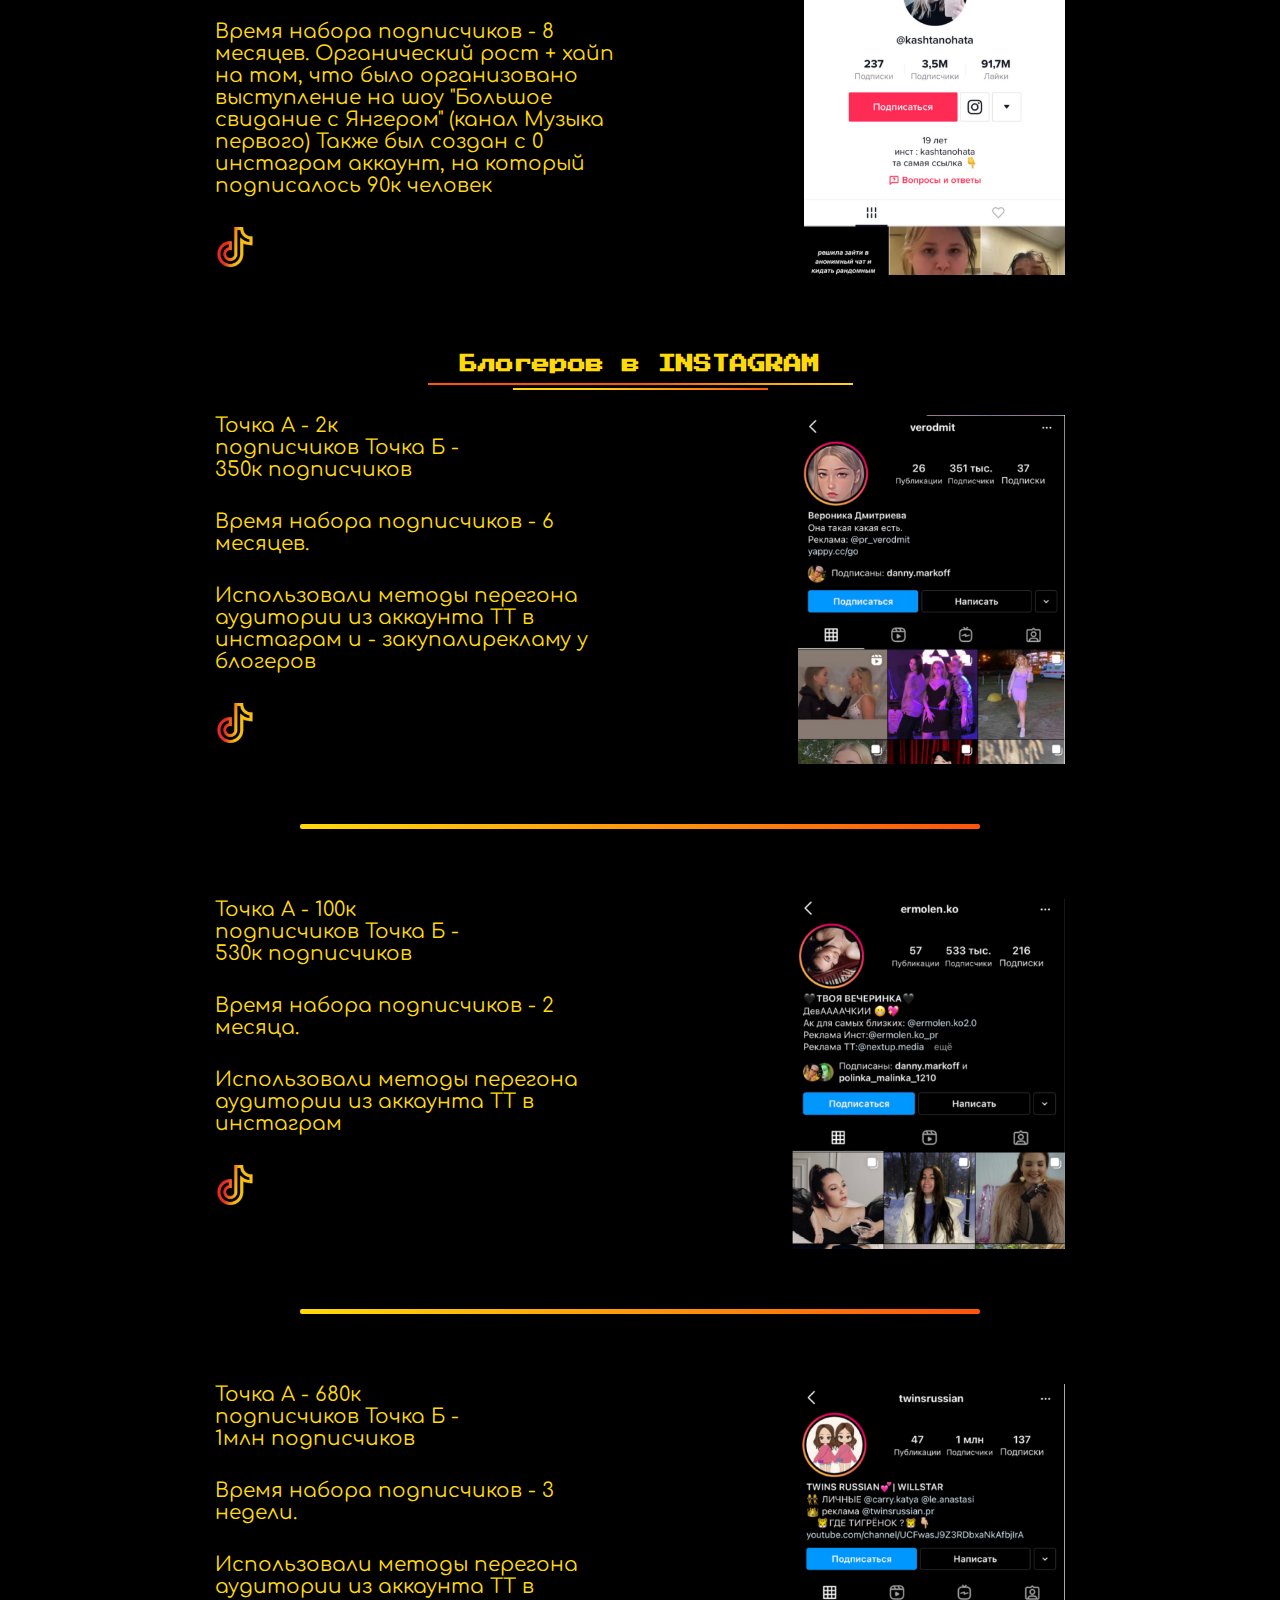
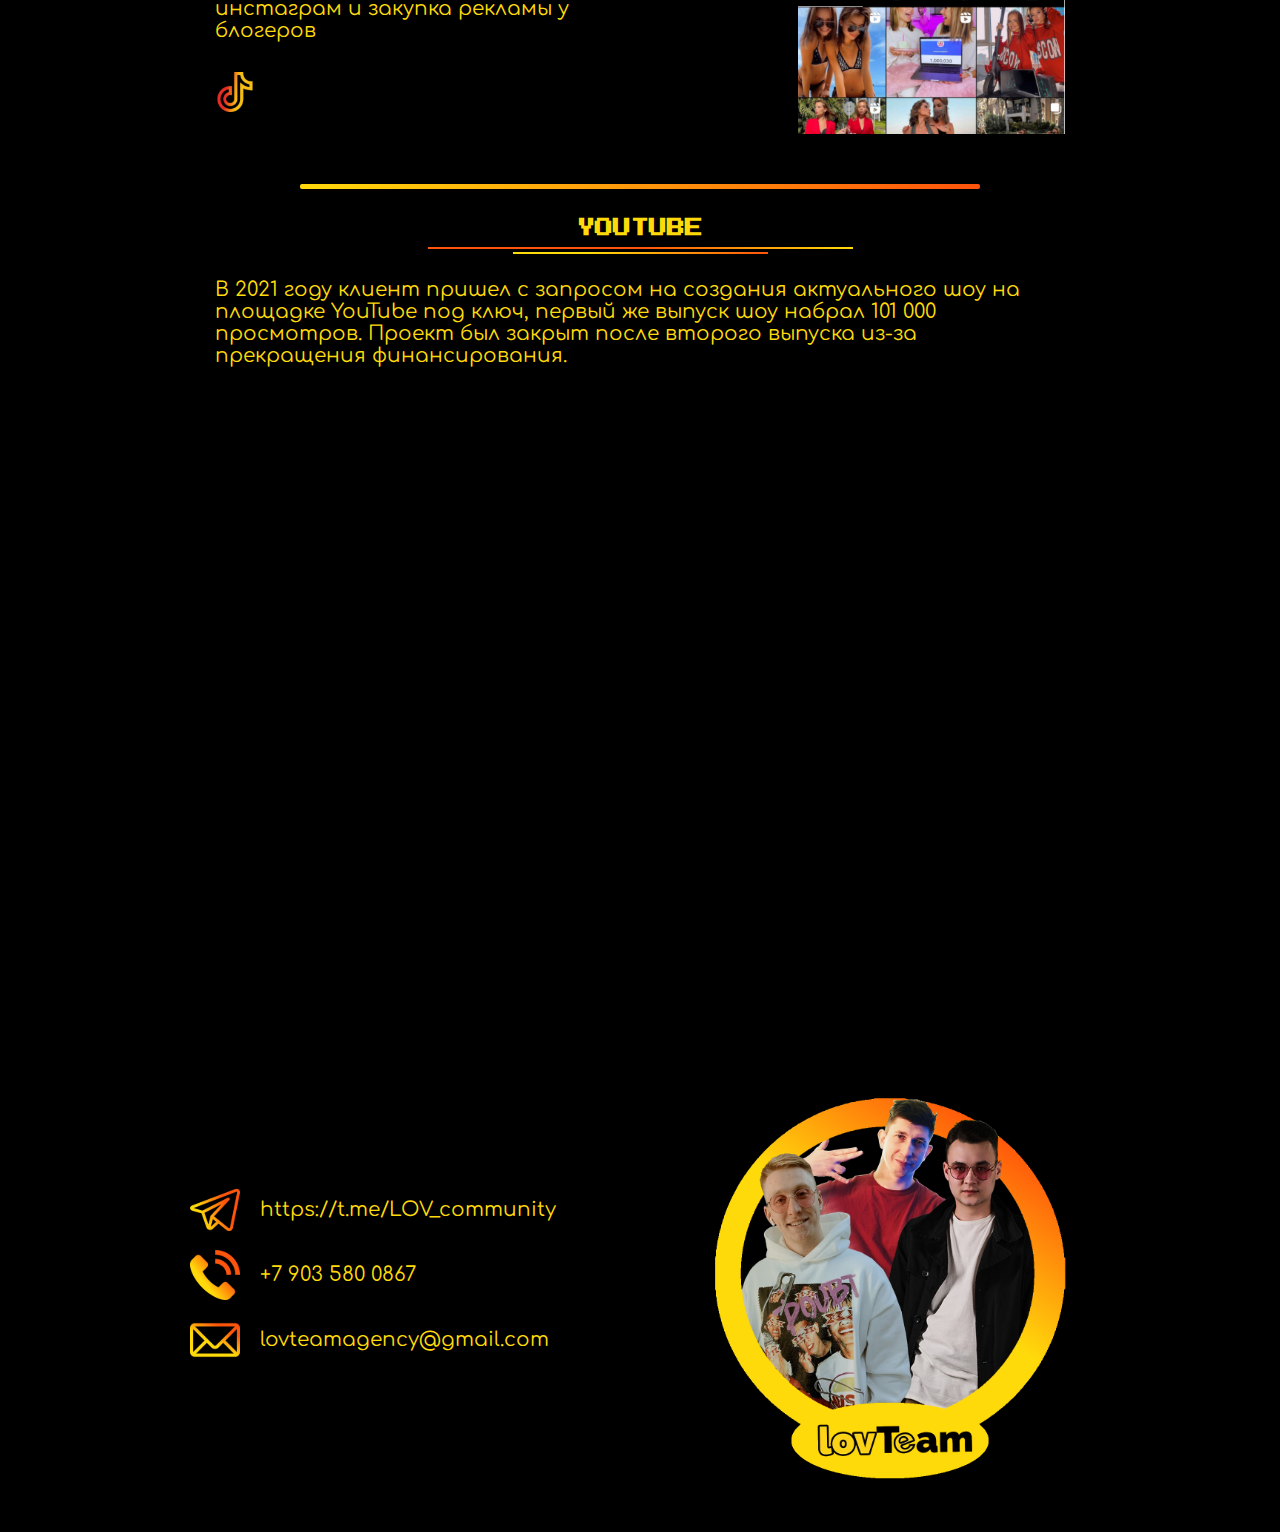
==== commit eada53d8: "bug_4" ====
--- a/index.html
+++ b/index.html
@@ -14,11 +14,11 @@
   <body> 
     <header class="header">
       <div class="container">
-        <button class="header_btn">
-          <span class="menu_line"></span>
-        </button>
-        <div class="header_navigation">
+          <div class="header_navigation">
         <nav class="header_nav">
+          <button class="header_btn">
+            <span class="menu_line"></span>
+          </button>
             <ul class="header_list menu_list">
               <a href="#team" class="header_link" name="team">
                 <li class="header_item">Команда</li>
@@ -44,7 +44,6 @@
         <div class="header_logo">
           <img class="logo" src="./images/logo.svg" alt="logo">
         </div>
-        
       </div>    
   </div>
     </header>
--- a/css/style.css
+++ b/css/style.css
@@ -67,6 +67,7 @@
     color: var(--yellow-900);
     background-color:var(--black);
     margin: 0;
+    z-index: -1;
 }
 .title{
     font-family: 'Comfortaa';
@@ -89,6 +90,7 @@
     cursor: pointer;
     width: 44px;
     height: 44px;
+    z-index: 10;
   }
   
   .btn-up::before {
@@ -117,22 +119,30 @@
 
 /* ________________________HEADER________________________ */
 
+
 .header{
     background-color:var(--black);
     color: var(--yellow-900);
     padding: 30px;
-}
+    
+}
+
+.header_inner{
+    position: fixed;
+    top: 0;
+    display: flex;
+    justify-content: space-between;
+    width: 80%;
+}
+
 .header_navigation{
-    position: relative;
-    display: flex;
-    justify-content: space-between;
-}
-.header_nav{
     display: flex;
     justify-content: space-between;
     align-items: center;
-    position: relative;
-}
+    width: 100%;
+   
+}
+
 .header_btn{
     display: none;
 }
@@ -173,10 +183,7 @@
     position: relative;
    
 }
-.hero_top{
-    color: var(--black);
-   
-}
+
 .hero_top{
     position: absolute;
     margin: auto;
@@ -805,9 +812,6 @@
     .title{
         font-size: 24px;
     }
-    .header{
-        padding: 15px 0;
-    }
     .logo{
         top: -15px;
     }
@@ -824,11 +828,10 @@
     .header_btn::after{
         display: block;
         position: absolute;
-        width: 30px;
+        width: 50px;
         height: 2px;
        border: none;
         background-color: var(--yellow-900);
-        top: 55px;
     }
     .header_btn::before {
         content: '';
@@ -851,16 +854,19 @@
         position: absolute;
         z-index: 1;
         gap: 0;
-        width: 50%;
-        left: 25%;
-        /* top: -55px;  */
+        width: 70%;
+        left: 10%;
         background-image: linear-gradient(90deg, #FFDA0B,#FF540B);
         text-align: center;
-        transform: translateY(-100%);
+        transform: translateY(-150%);
         transition: translateY 250ms;
+        z-index: 100;
     }
     .header_list.header_list--active{
-        transform: translateY(40%);
+        transform: translateY(-15%);
+    }
+    .header_link{
+        width: 100%;
     }
     .header_item{
         padding: 20px;
@@ -935,8 +941,14 @@
     .logo { 
         right: 50px;
     }
+    .header {
+        padding: 5px 0;
+    }
     .hero_top{
         top: 34%;
+    }
+    .hero_title{
+        font-size: 24px;
     }
     .team_item {
         max-width: 350px;
@@ -955,6 +967,19 @@
         width: 100%;       
         margin-left: 0;
     }
+    .services_item-title{
+      padding: 10px 0;
+        border-top: 2px solid;
+        border-bottom:  2px solid;
+        border-image:linear-gradient( to right,#FFDA0B, #FF540B) 1 0%;
+        width: 100%;
+    }
+    .services_item-title::after { 
+       display: none;
+    }
+    .services_item-title::before { 
+       display: none;
+    }
     
     .production_wrap {
         justify-content: space-around;
@@ -1010,6 +1035,19 @@
     
 }
 @media (max-width:575px){
+    .btn-up {
+        right: 13px;
+        bottom: 10px;
+        width: 40px;
+        height: 40px;
+    }
+    .btn-up::before {
+        width: 20px;
+        height: 20px;
+        left: 10px;
+        top: 10px;
+    }
+
     body{
         font-size: 16px;
     }
@@ -1060,24 +1098,13 @@
  .services_item-title{
      text-align: center;
  }
- .services_point{
-     margin-bottom: 15px;
-     border-bottom:  2px solid;
-     border-image:linear-gradient( to right,#FFDA0B, #FF540B) 1 0%;
-     width: 100%;
- }
- .services_item-title::after { 
-    display: none;
- }
- .services_item-title::before { 
-    display: none;
- }
+
  .services_item:last-child{
      margin-bottom: 15px;
  }
  .services_item-link::after {
-    right: -40px;
-    top: 10px;
+    right: -15px;
+    top: -35px;
 }
  .service_down {
      min-width: 300px;
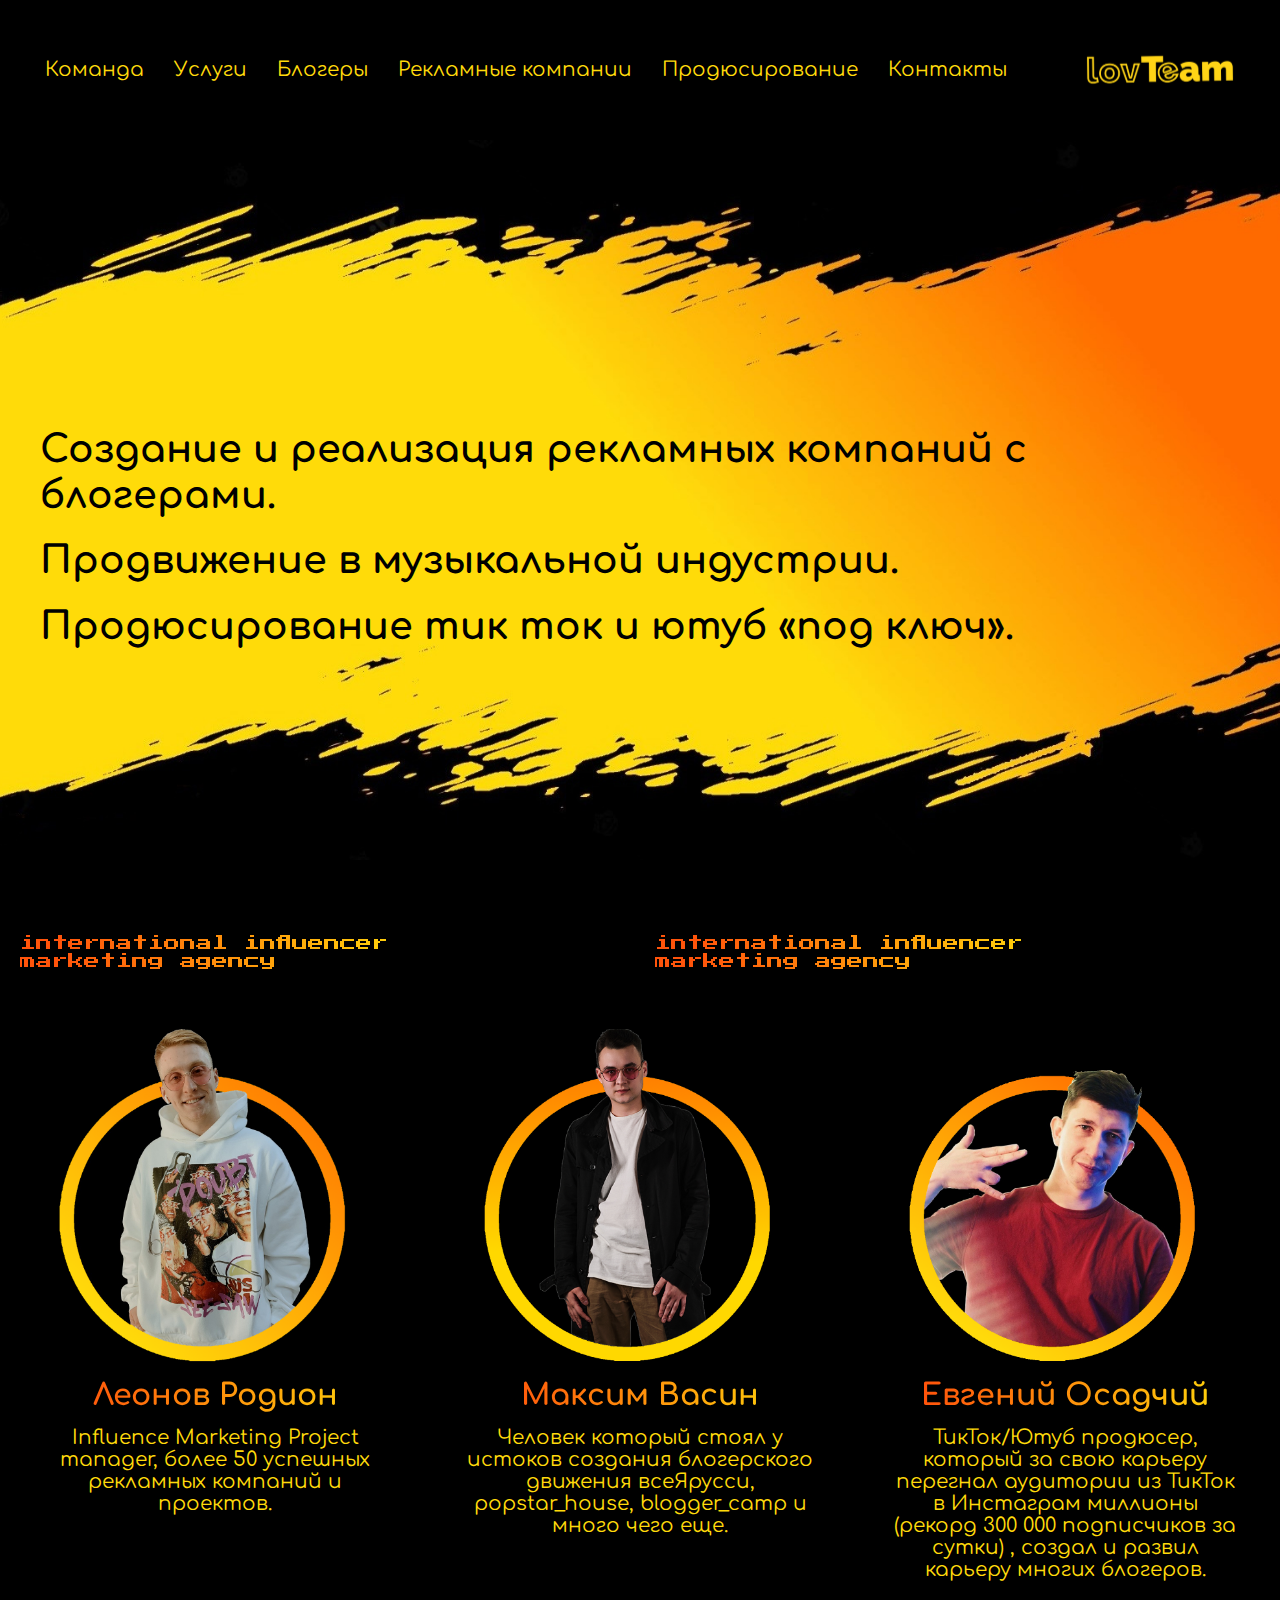
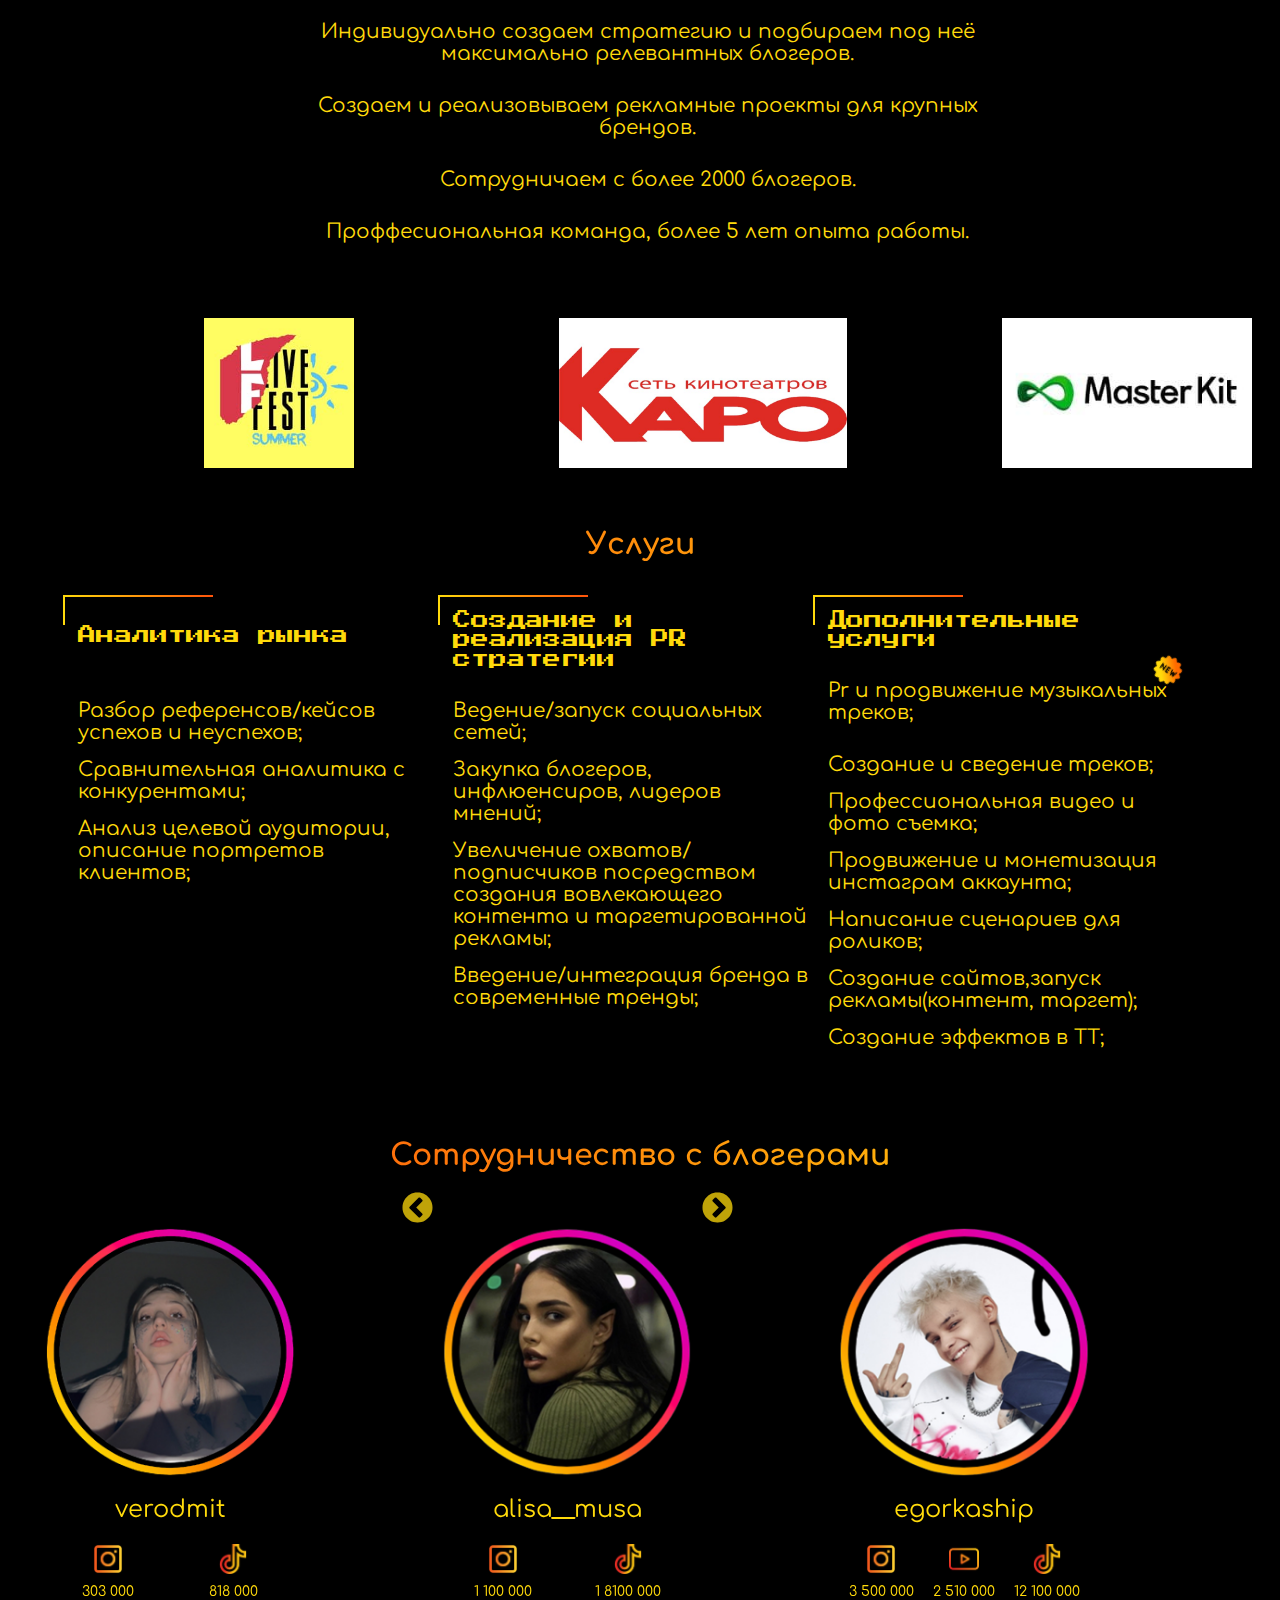
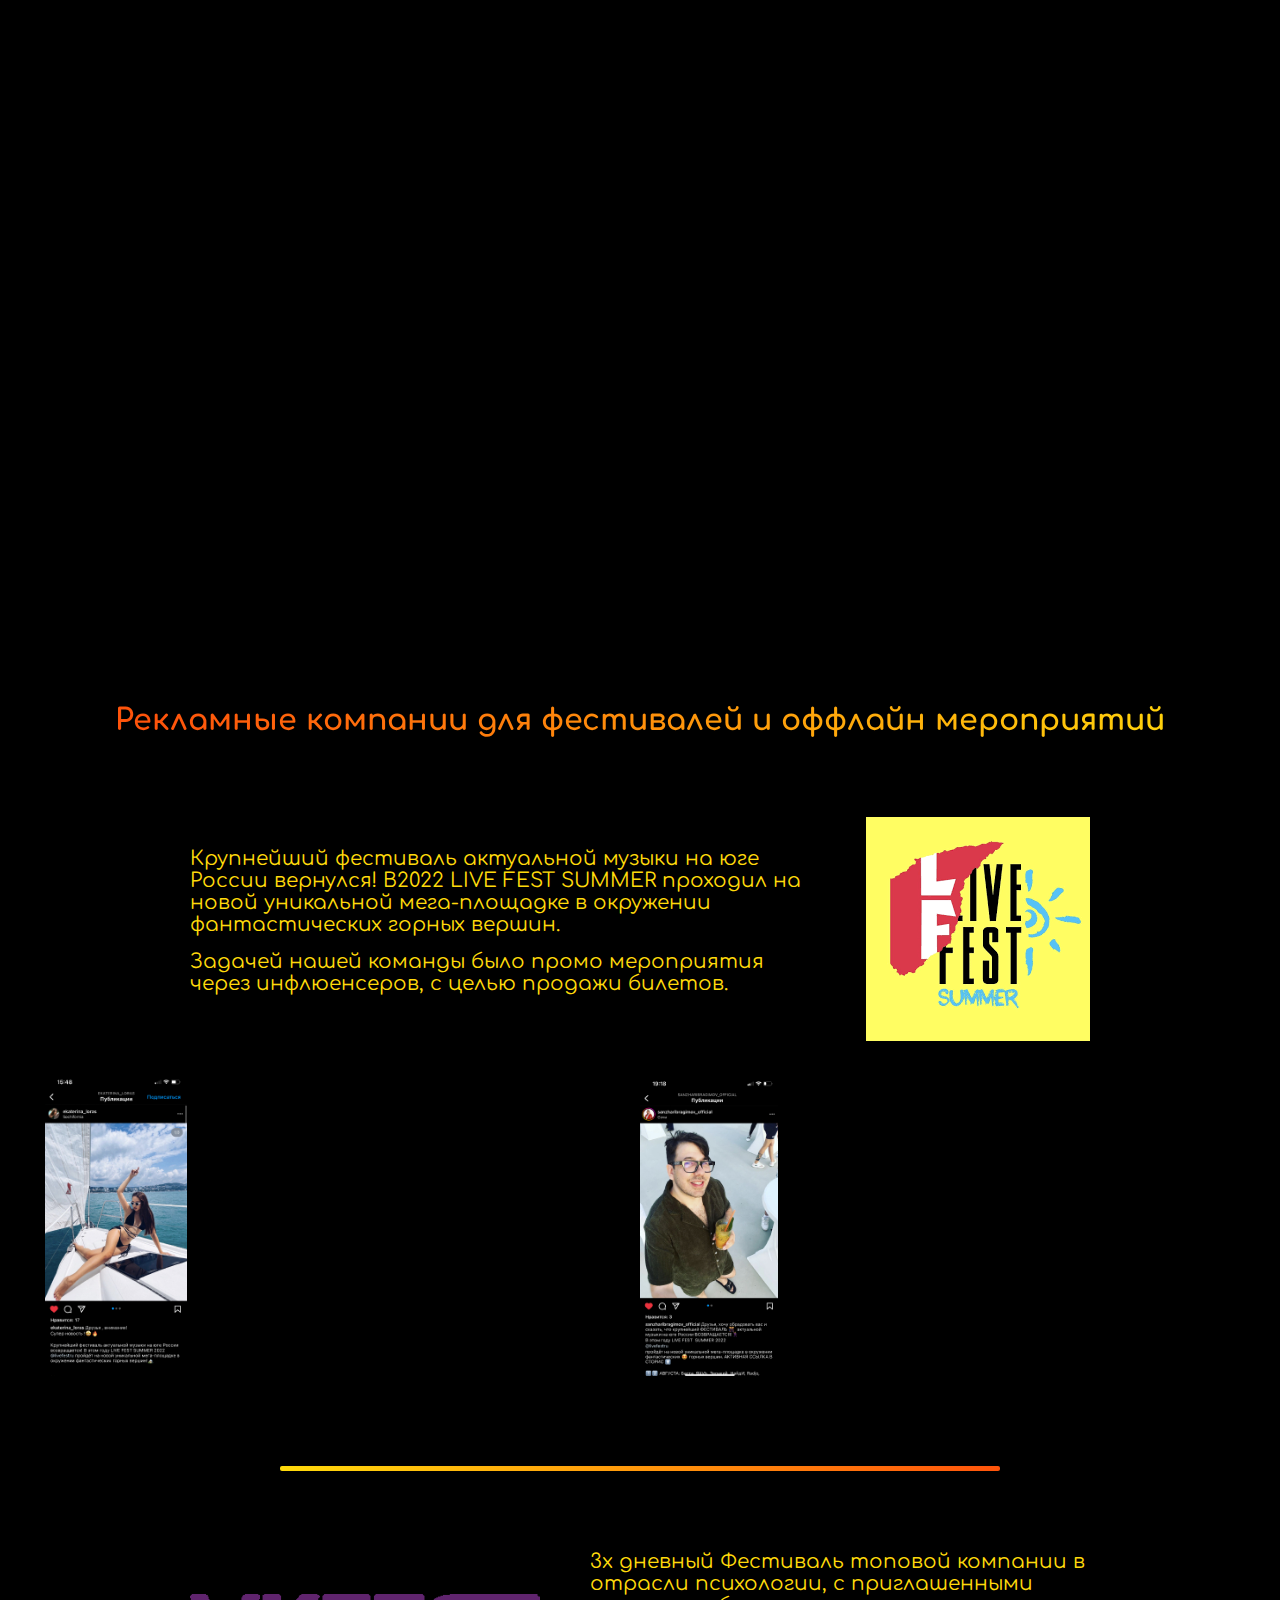
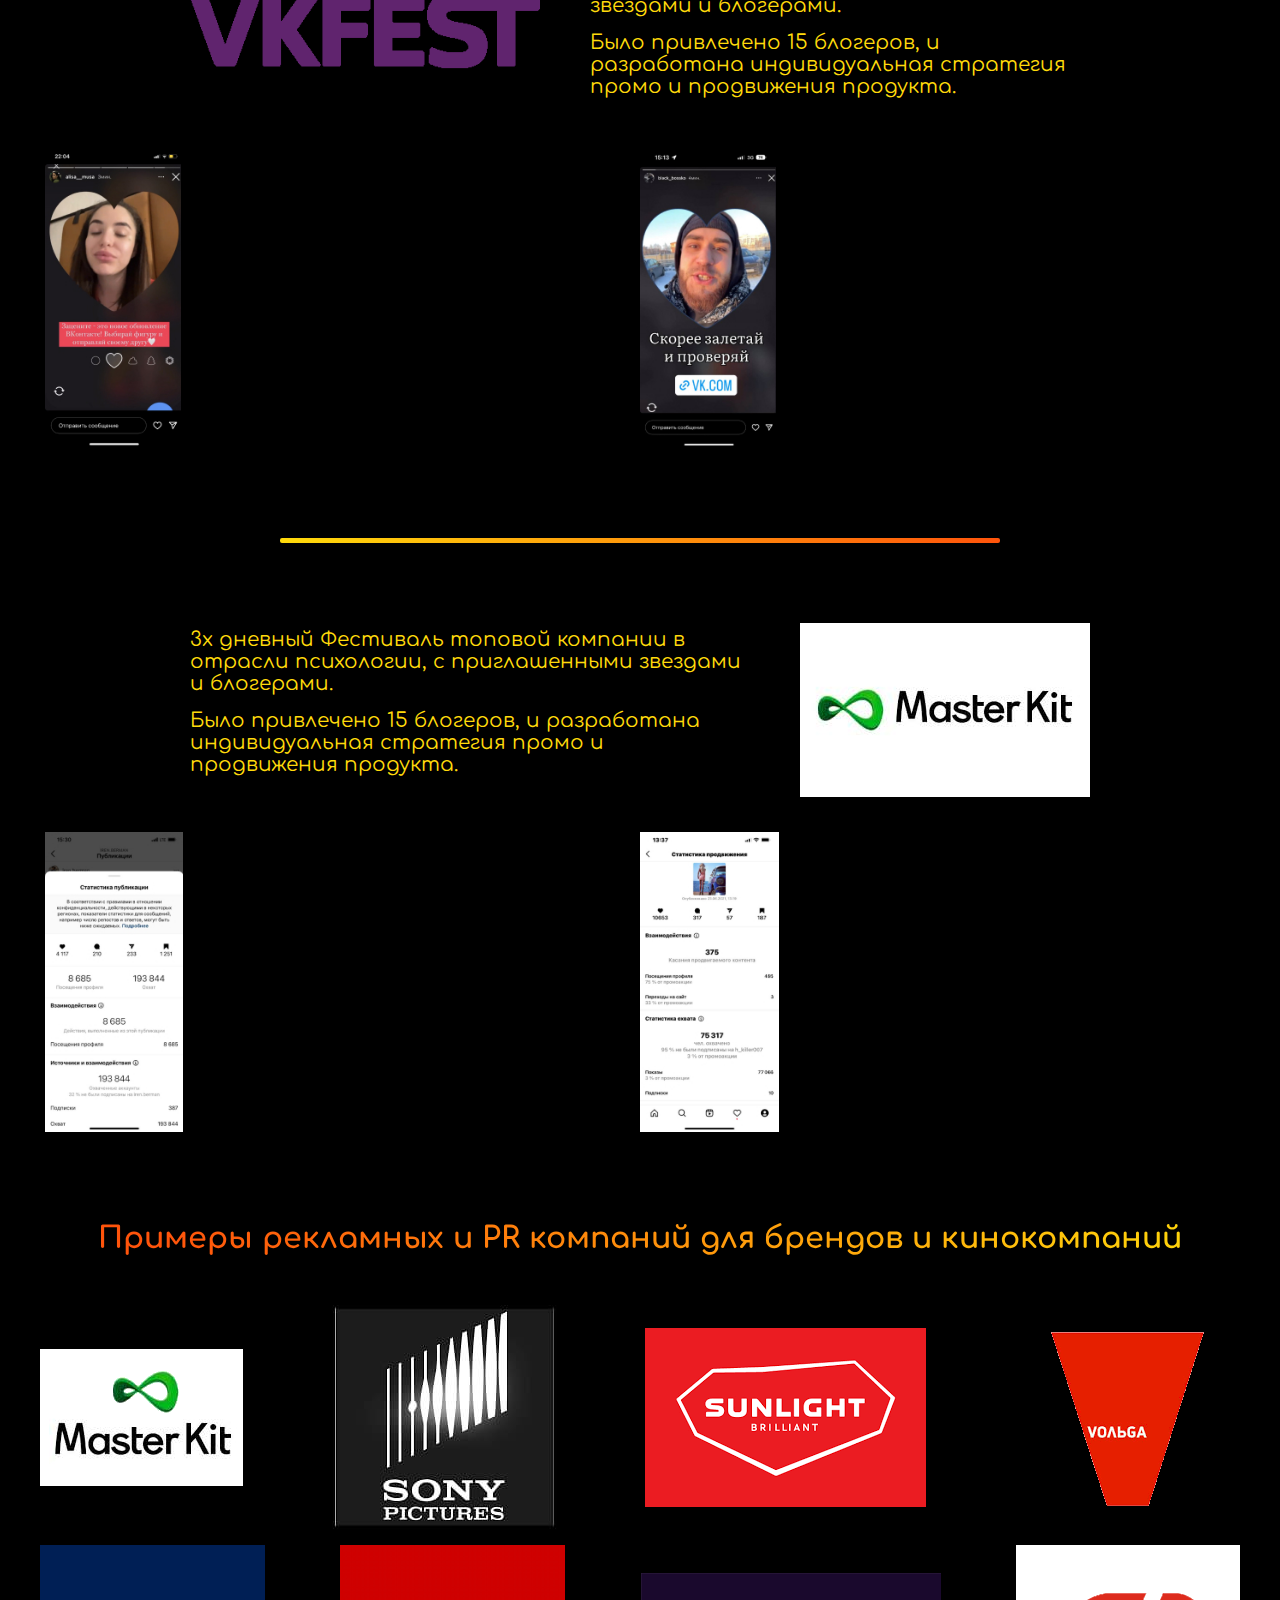
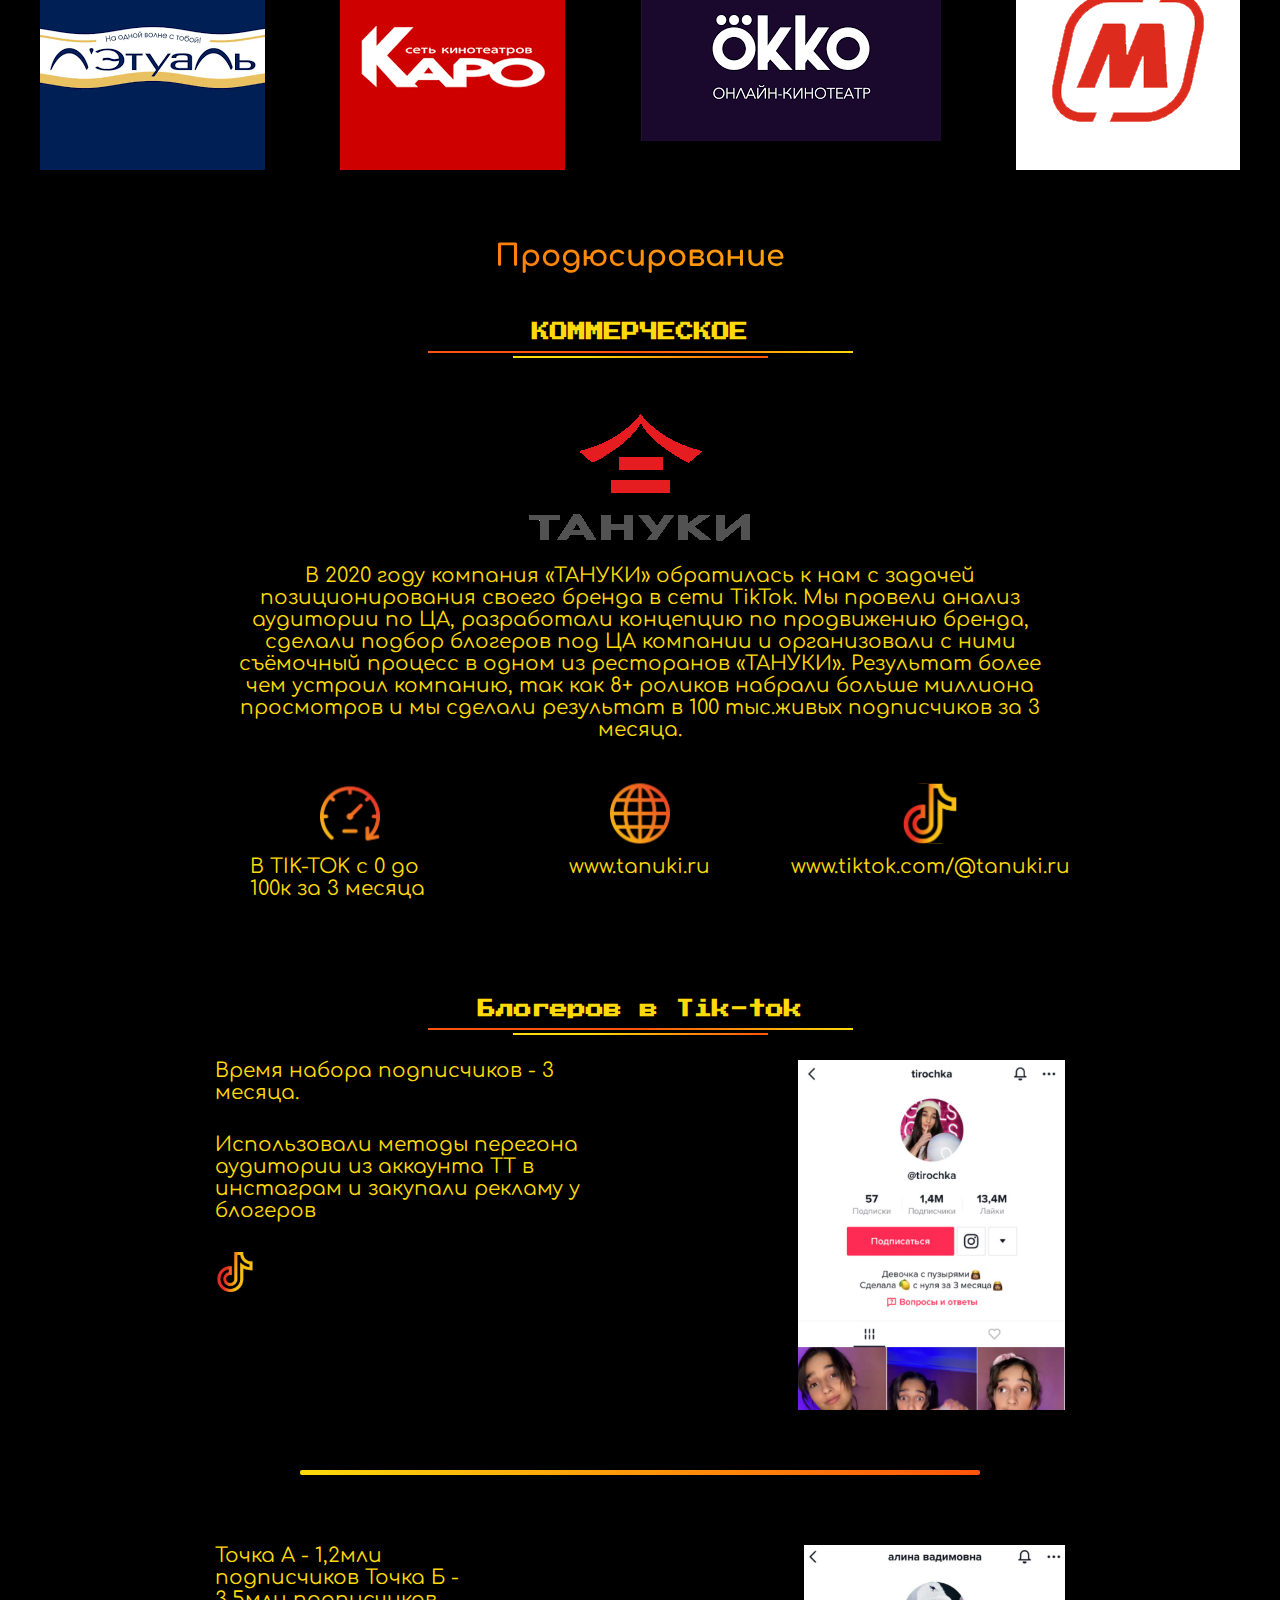
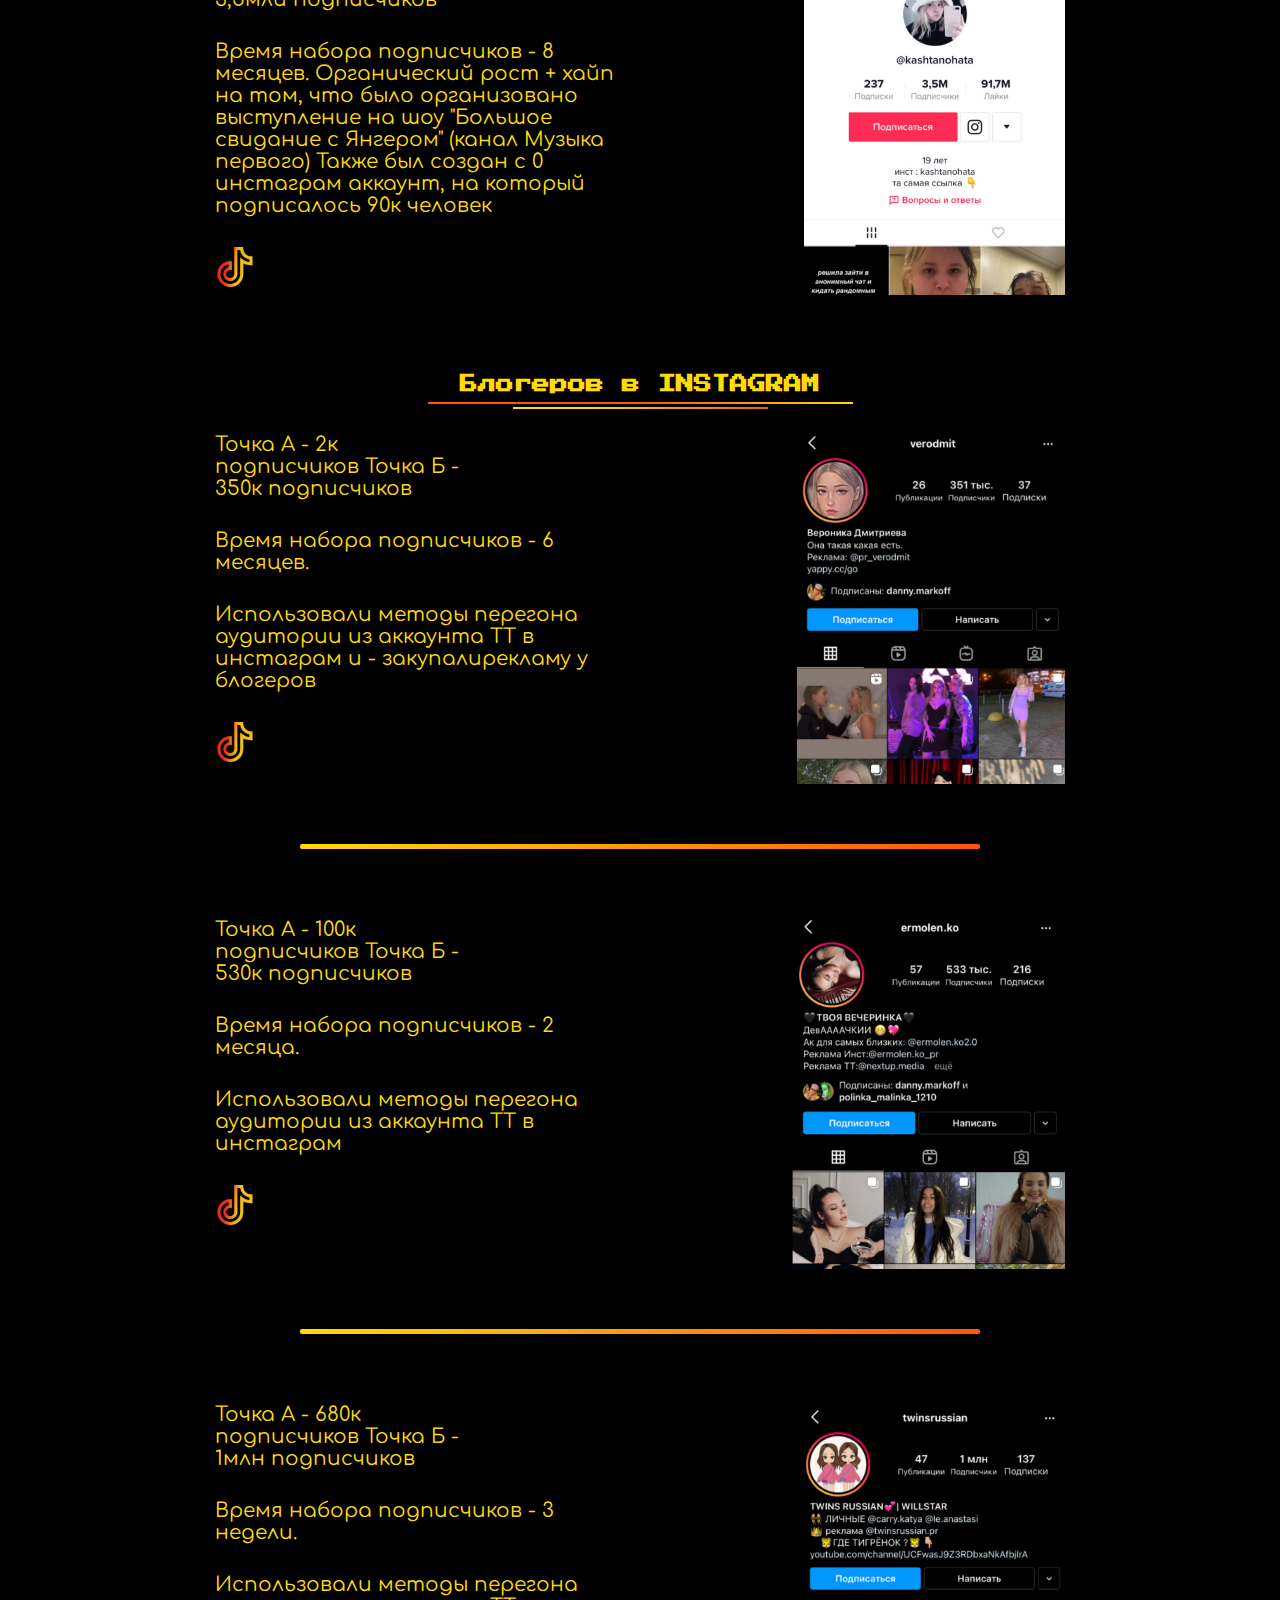
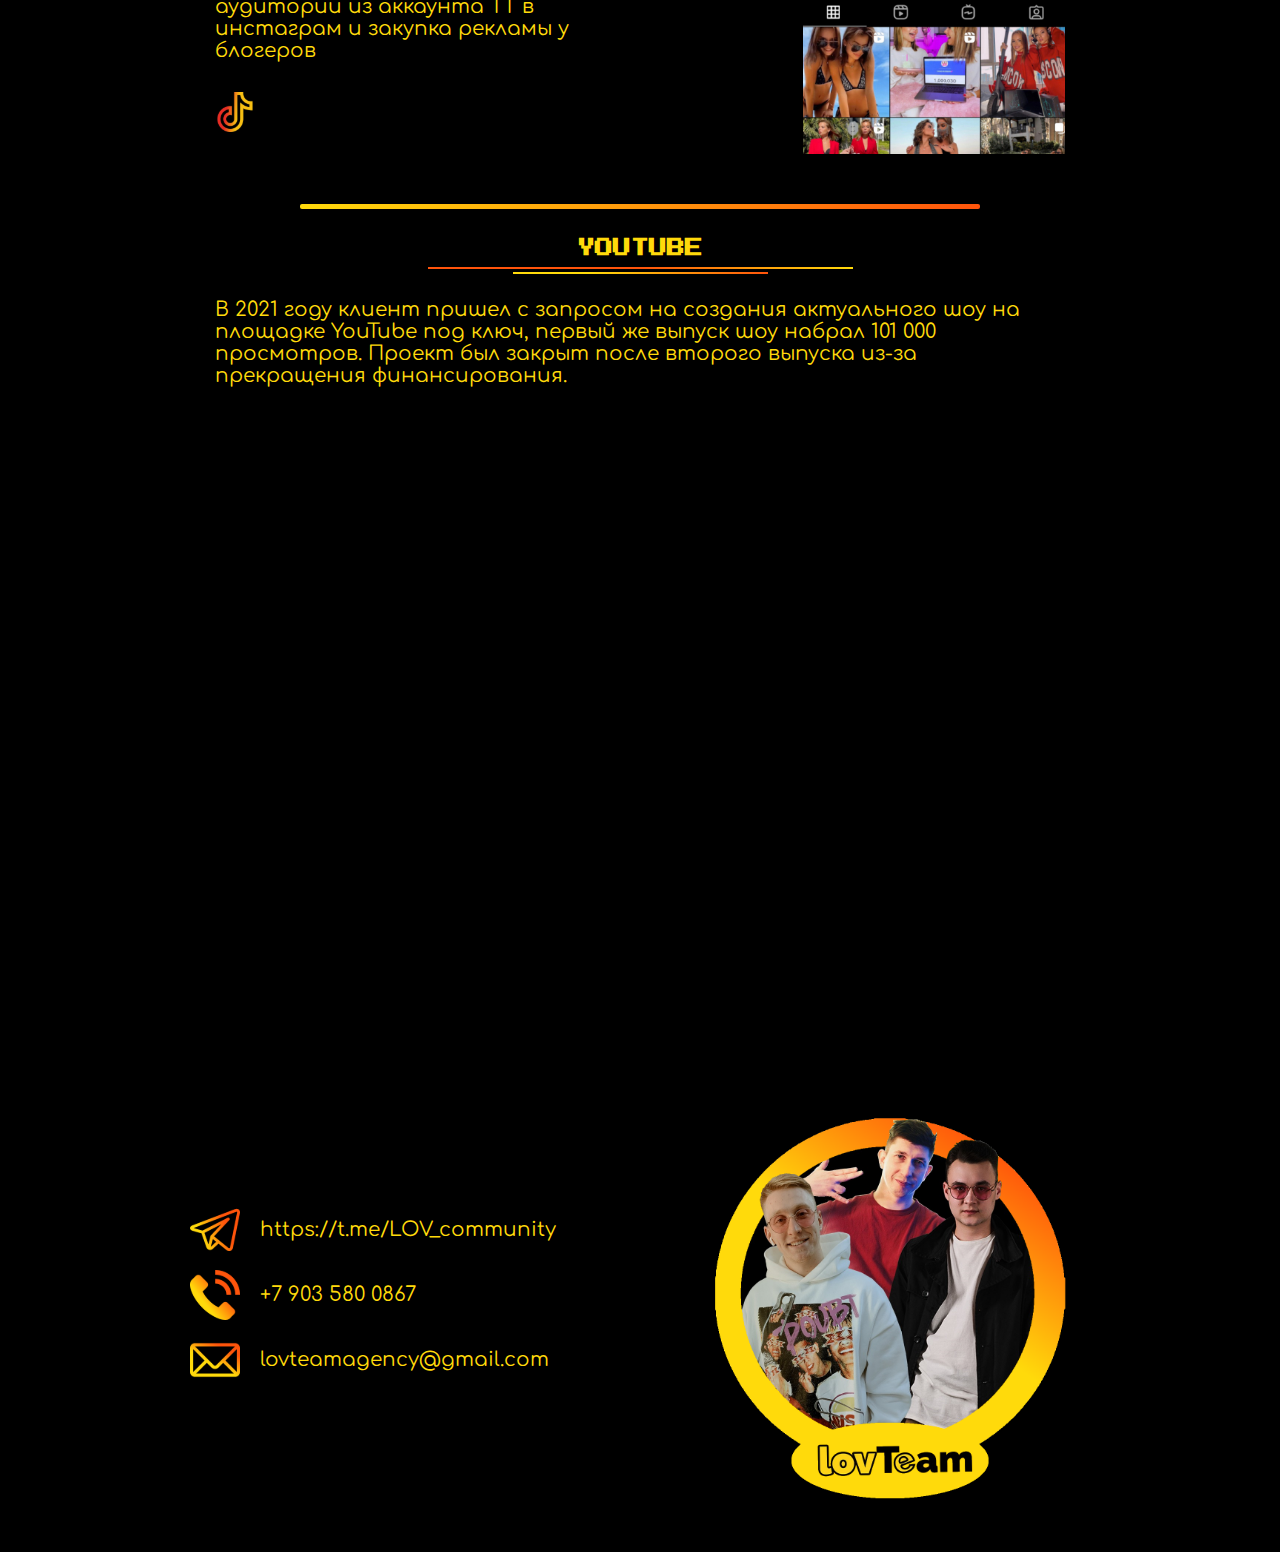
==== commit 40dadf7c: "fifnish" ====
--- a/index.html
+++ b/index.html
@@ -175,7 +175,7 @@
             <h2 class="services_title title"> Услуги</h2>
             <div class="services_info">
              <ul class="services_list_analisis services_point">
-              <li class="services_item-title">
+              <li class="services_item-title services_item-title-analitic">
                 Аналитика рынка
               </li>
               <li class="services_item">
@@ -385,9 +385,9 @@
                      <p class="blogers_people">3 240 000</p>
                      </div>
                         <div class="blogers_social">
-                    <a  class="blogers_link" target="_blank">
-                       <img class="blogers_icon" src="./images/icons/vk.png" alt="">
-                      </a>
+                          <a  class="blogers_link" target="_blank" href="https://vk.com/gufee.medalin.music">
+                            <img class="blogers_icon" src="./images/icons/vk.png" alt=""> 
+                          </a>                    
                       <p class="blogers_people">329 000</p>
                       </div>  
                    </li>
@@ -465,7 +465,7 @@
                         <p class="blogers_people">270 000</p>
                       </div>
                         <div class="blogers_social">
-                    <a  class="blogers_link" target="_blank" href="https://youtube.com/@persik8043 ">
+                    <a  class="blogers_link" target="_blank" href="https://www.tiktok.com/@_.pers._">
                        <img class="blogers_icon" src="./images/icons/tik-tok.svg" alt="">
                       </a>
                         <p class="blogers_people">9 200 000</p>
@@ -600,7 +600,7 @@
            <div class="gallery_wrap">
             <img
            class="gallery_img"
-           src="./images/gaalery/gal_1.png"
+           src="./images/galery/gal_1.png"
            alt="portgolio"/>
            <div class="gallery_hover">
            <p class="gallery_text">
@@ -614,7 +614,7 @@
            <div class="gallery_wrap">
             <img
            class="gallery_img"
-           src="./images/gaalery/gal_2.jpg"
+           src="./images/galery/gal_2.jpg"
            alt="portgolio"/>
            <div class="gallery_hover">
            <p class="gallery_text">
@@ -626,7 +626,7 @@
            <div class="gallery_wrap">
             <img
            class="gallery_img"
-           src="./images/gaalery/gal_3.png"
+           src="./images/galery/gal_3.png"
            alt="portgolio"/>
            <div class="gallery_hover">
            <p class="gallery_text">
@@ -639,7 +639,7 @@
            <div class="gallery_wrap">
             <img
            class="gallery_img"
-           src="./images/gaalery/gal_4.png"
+           src="./images/galery/gal_4.png"
            alt="portgolio"/>
            <div class="gallery_hover">
             <p class="gallery_text">
@@ -651,7 +651,7 @@
            <div class="gallery_wrap">
             <img
            class="gallery_img"
-           src="./images/gaalery/gal_5.png"
+           src="./images/galery/gal_5.png"
            alt="portgolio"/>
            <div class="gallery_hover">
            <p class="gallery_text">
@@ -667,7 +667,7 @@
            <div class="gallery_wrap">
             <img
            class="gallery_img"
-           src="./images/gaalery/gal_6.png"
+           src="./images/galery/gal_6.png"
            alt="portgolio"/>
            <div class="gallery_hover">
             <p class="gallery_text">
@@ -679,7 +679,7 @@
            <div class="gallery_wrap">
             <img
            class="gallery_img"
-           src="./images/gaalery/gal_7.png"
+           src="./images/galery/gal_7.png"
            alt="portgolio"/>
            <div class="gallery_hover">
             <p class="gallery_text">
@@ -691,7 +691,7 @@
            <div class="gallery_wrap">
             <img
            class="gallery_img"
-           src="./images/gaalery/gal_8.png"
+           src="./images/galery/gal_8.png"
            alt="portgolio"/>
            <div class="gallery_hover">
            <p class="gallery_text">
--- a/css/style.css
+++ b/css/style.css
@@ -121,7 +121,6 @@
 
 
 .header{
-    background-color:var(--black);
     color: var(--yellow-900);
     padding: 30px;
     
@@ -149,6 +148,7 @@
 .header_list{
     display: flex;
     gap: 30px;
+    z-index: 10;
 }
 
 .header_item{
@@ -163,6 +163,7 @@
 }
 .header_link{
     text-decoration: none;
+    color: var(--yellow-900);
 }
 
 .logo{
@@ -309,7 +310,7 @@
 }
 
 .services_point{
-    max-width: 380px;
+    max-width: 360px;
    
 }
 
@@ -341,7 +342,10 @@
   width: 90px;
   height: 30px;
   border-left: 2px solid var(--yellow-900);
- 
+ }
+ .services_item-title-analitic{
+    padding-top: 15px;
+    margin-bottom: 45px;
  }
 .services_item:not(:last-child){
     margin-bottom: 15px;
@@ -350,9 +354,6 @@
     color: var(--yellow-900);
     text-decoration: none;
 }
-
-
-
 .services_wrap{
     position: relative;
     display: inline-block;
@@ -374,7 +375,7 @@
     background-repeat: no-repeat;
     display: block;
     object-fit: contain;
-    top: -15px;
+    top: -30px;
     right: 0;
 }
 .service_down{
@@ -856,7 +857,6 @@
         gap: 0;
         width: 70%;
         left: 10%;
-        background-image: linear-gradient(90deg, #FFDA0B,#FF540B);
         text-align: center;
         transform: translateY(-150%);
         transition: translateY 250ms;
@@ -872,7 +872,7 @@
         padding: 20px;
     }
     .menu_list{
-        padding-top: 0;
+        padding-top: 30px;
         flex-direction: column;
     }
     .team_list{
@@ -1106,8 +1106,12 @@
     right: -15px;
     top: -35px;
 }
+.services_wrap:hover .service_down {
+    display: block;
+    left: -30px;
+}
  .service_down {
-     min-width: 300px;
+     min-width: 400px;
  }
  .slick-prev{
     top: -5px;
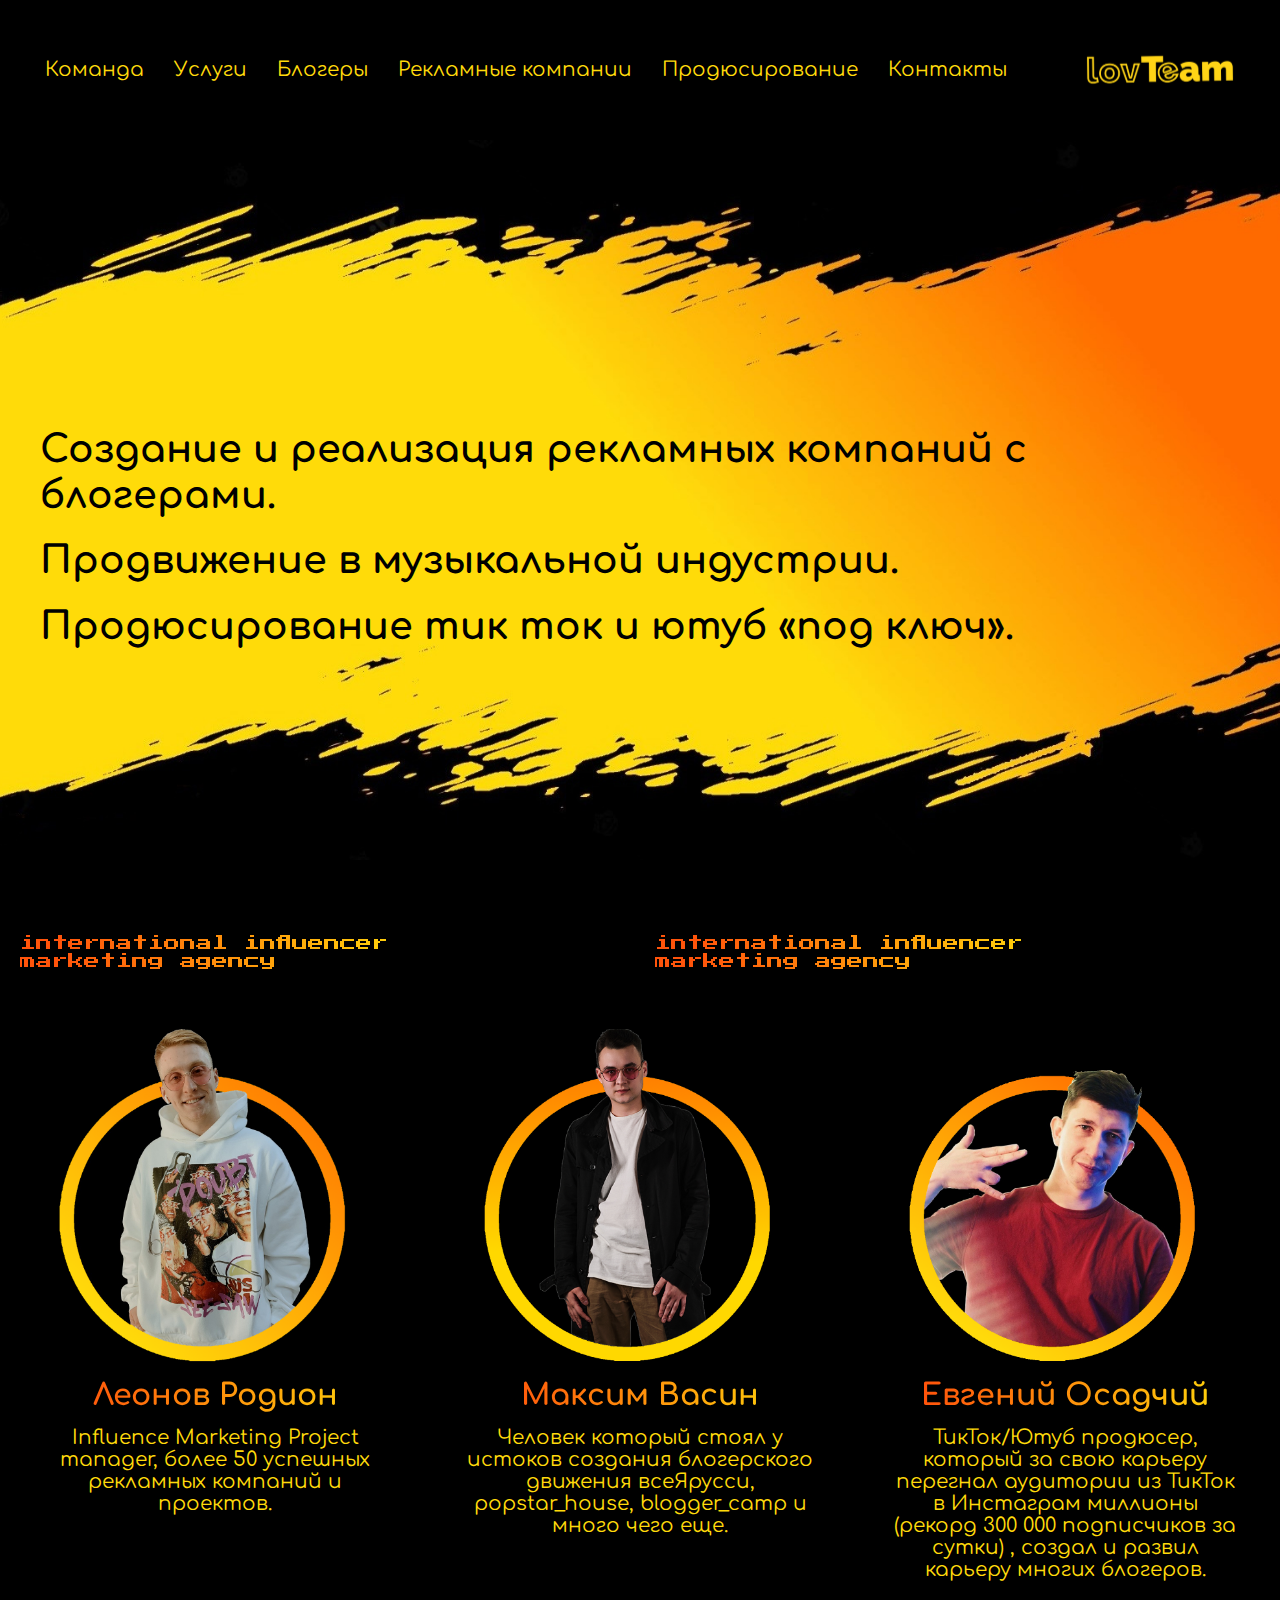
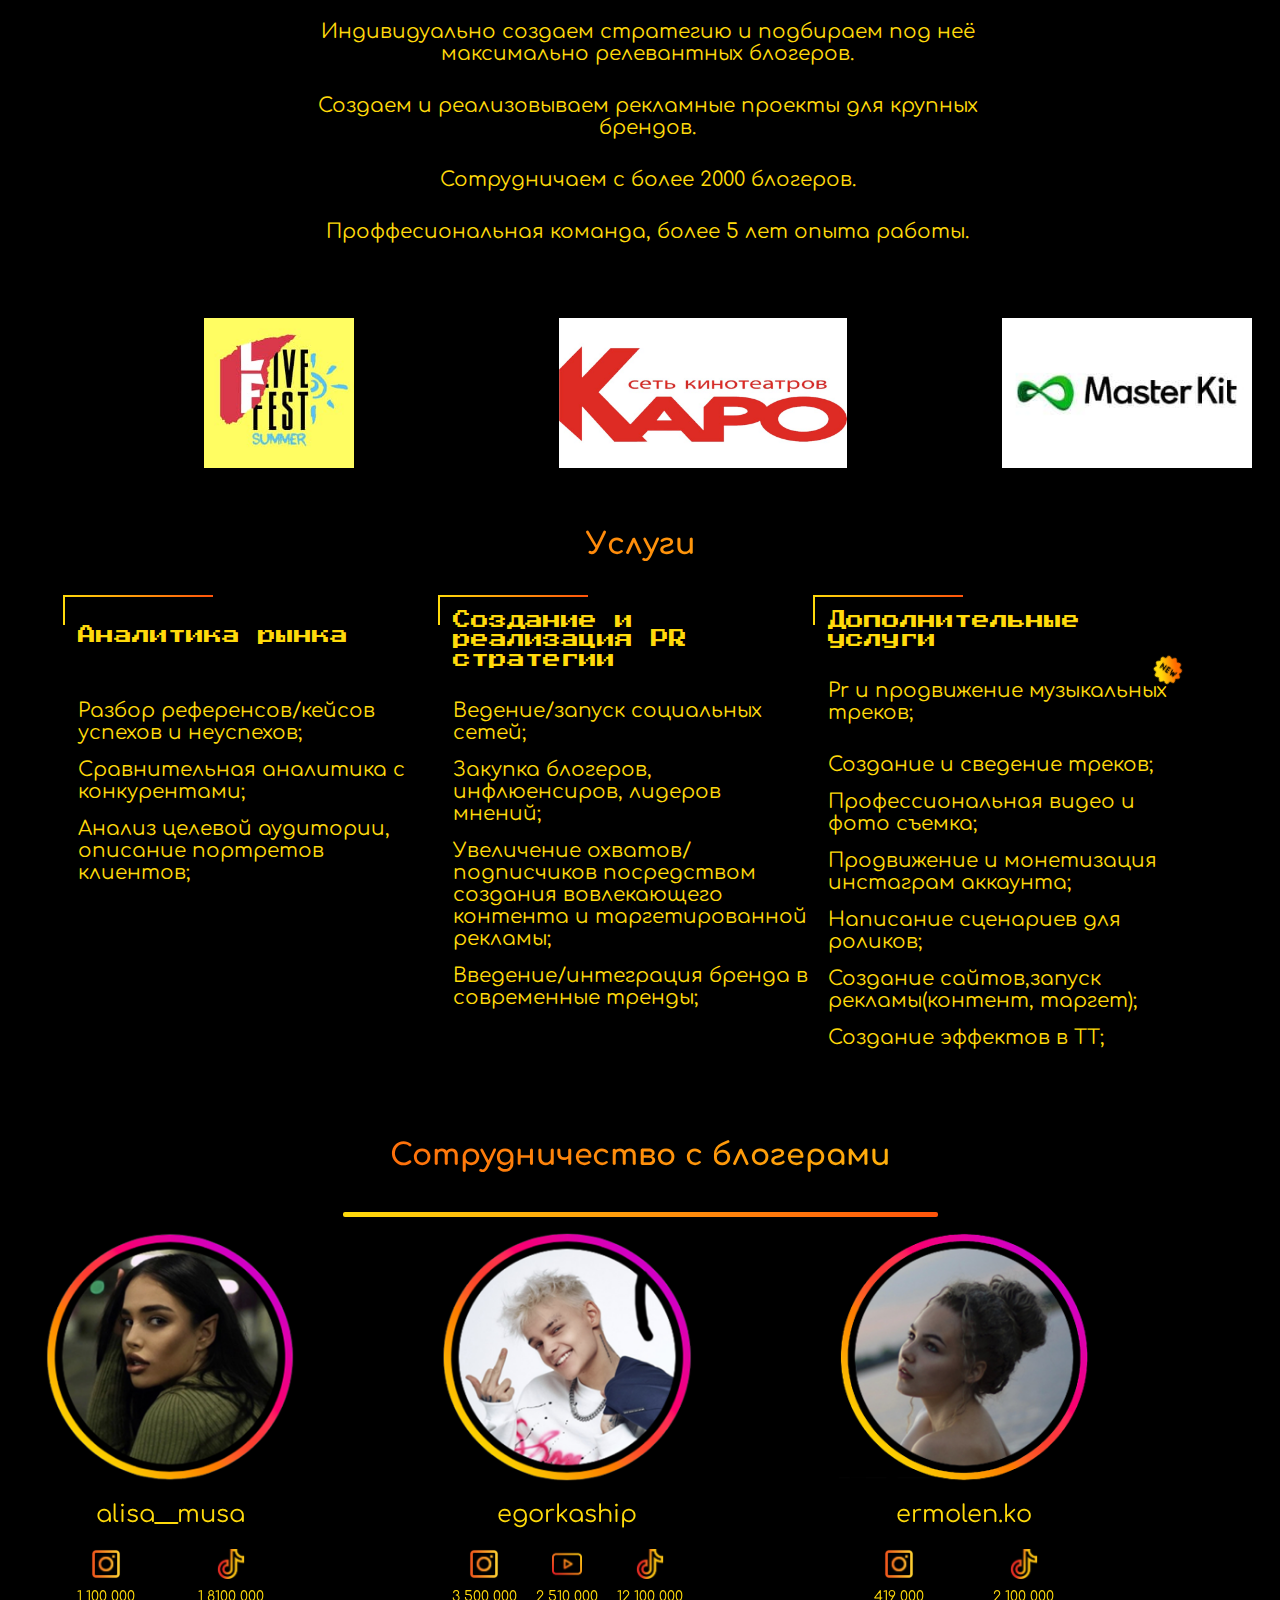
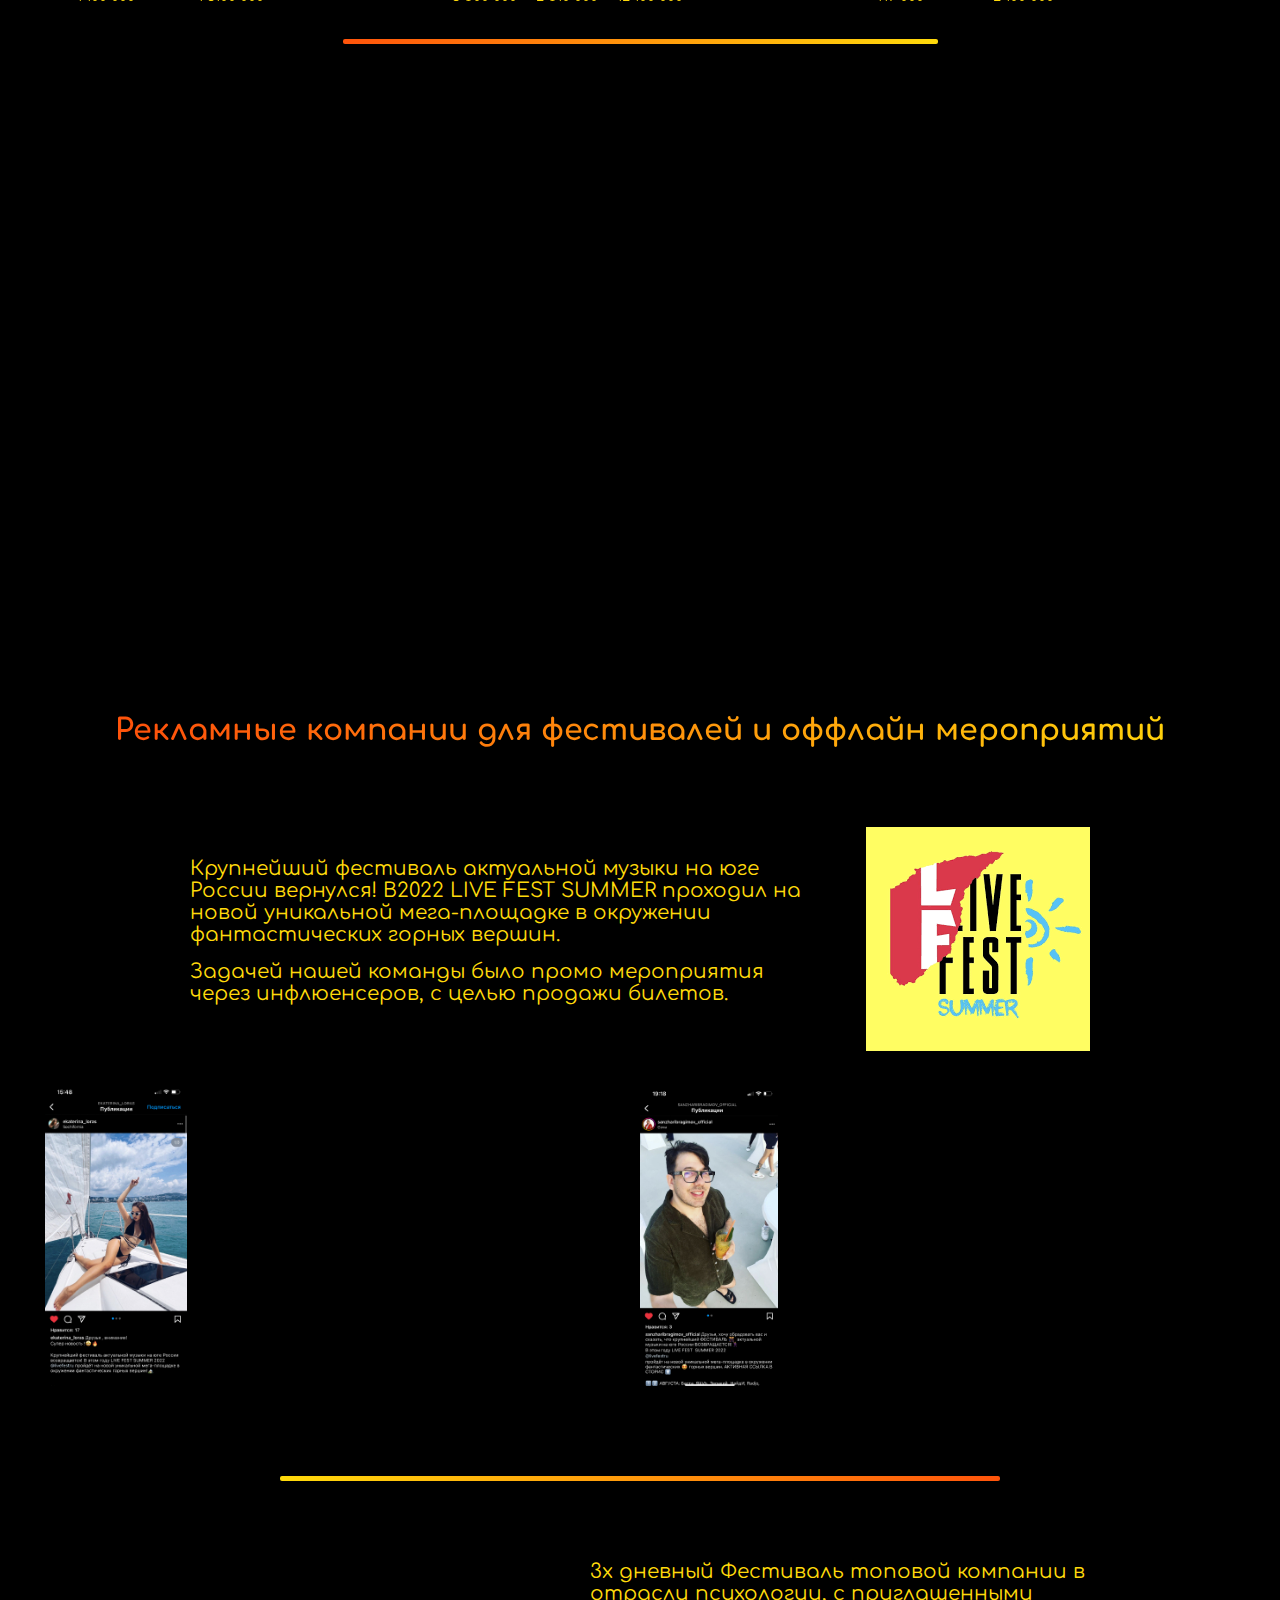
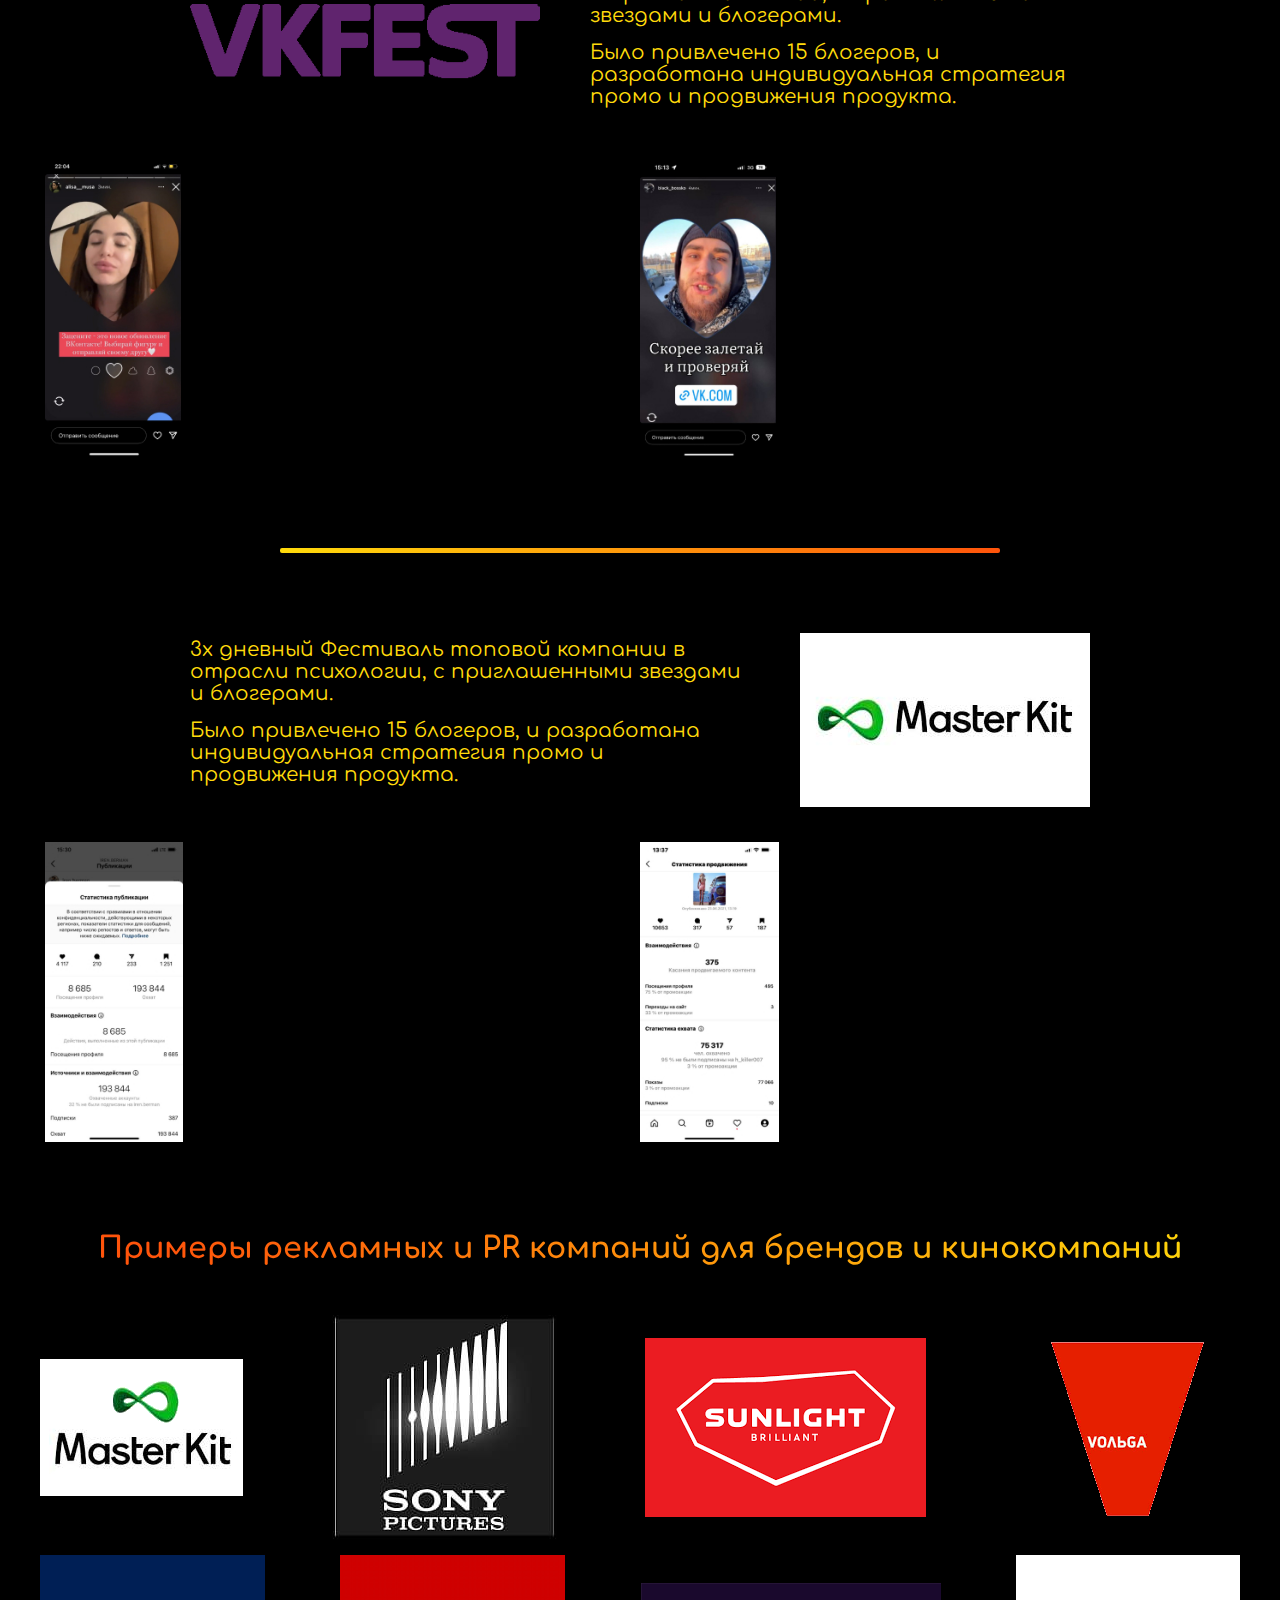
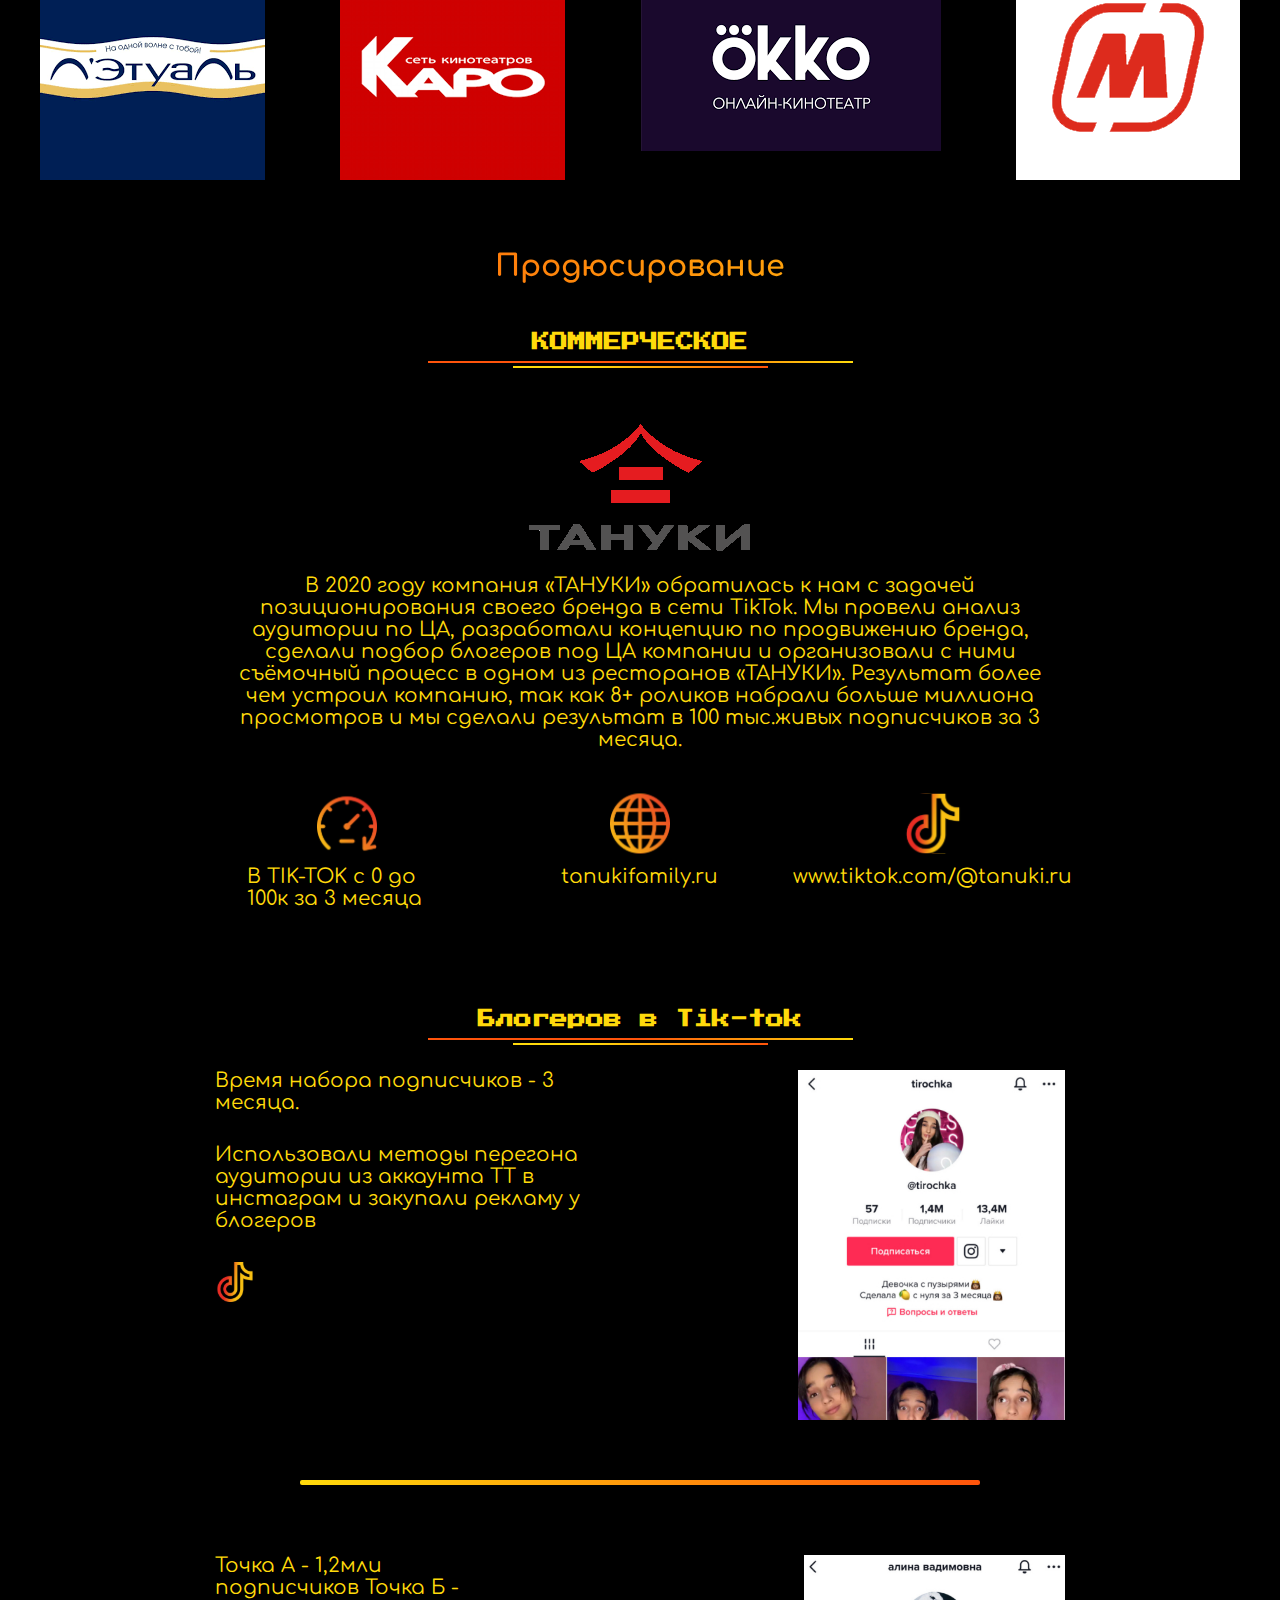
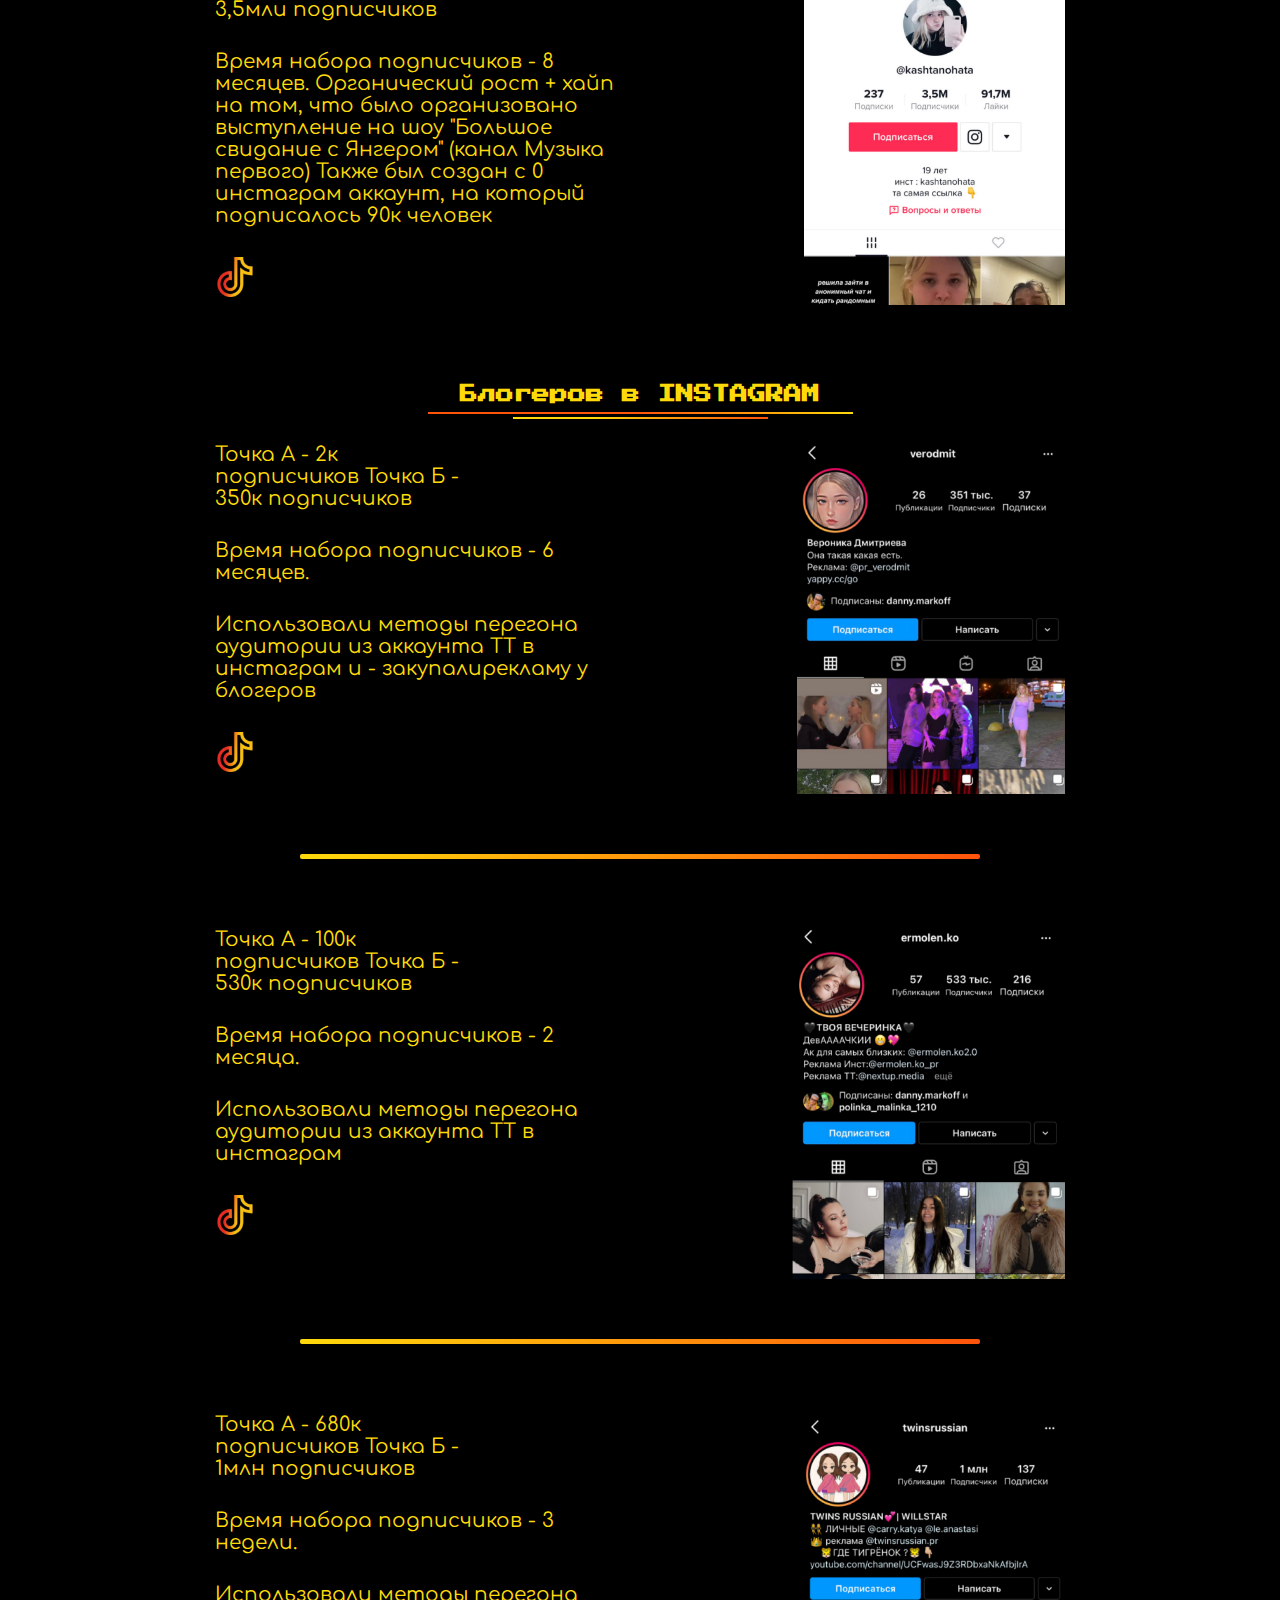
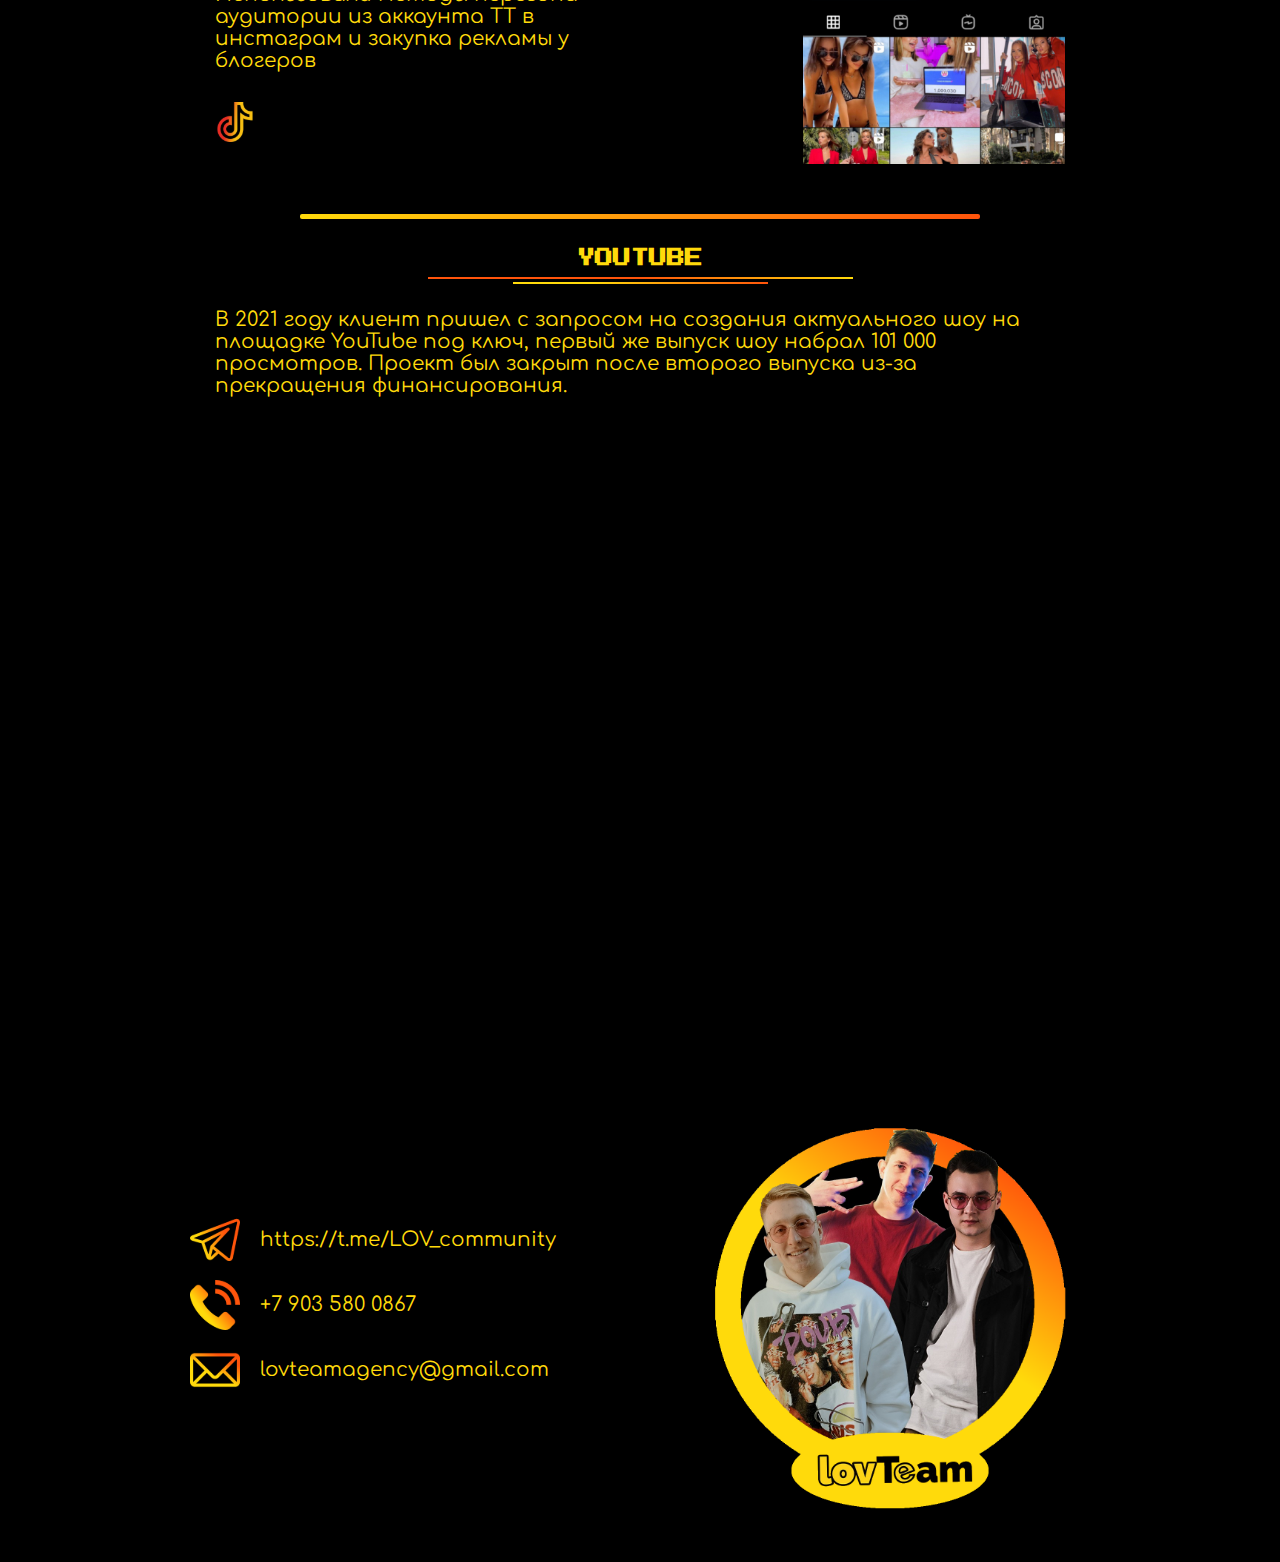
==== commit a586c53c: "bug_fix" ====
--- a/index.html
+++ b/index.html
@@ -7,10 +7,11 @@
     <link rel="preconnect" href="https://fonts.gstatic.com" >
     <link href="https://fonts.googleapis.com/css2?family=Montserrat:wght@400;600&family=Press+Start+2P&family=Comfortaa:wght@300;700&display=swap" rel="stylesheet">
      <link href="https://cdnjs.cloudflare.com/ajax/libs/modern-normalize/1.1.0/modern-normalize.css"/>
+     <link rel="icon" href="./LT.png" type="favicons">
       <link rel="stylesheet" href="js/slick/slick.css">
       <link rel="stylesheet" href="js/slick/slick-theme.css">
       <link rel="stylesheet" href="css/style.css"/>
-    <title>LovProject</title>
+    <title>Lovteam</title>
   <body> 
     <header class="header">
       <div class="container">
@@ -20,24 +21,24 @@
             <span class="menu_line"></span>
           </button>
             <ul class="header_list menu_list">
-              <a href="#team" class="header_link" name="team">
-                <li class="header_item">Команда</li>
-              </a>
-              <a href="#partners" class="header_link" name="partners">
-                <li class="header_item" >Услуги</li>
-              </a>
-              <a href="#bloger" class="header_link" name="bloger" >
-                <li class="header_item" >Блогеры</li>
-              </a>
-              <a href="#advertising" class="header_link" name="advertising">
-                <li class="header_item" >Рекламные компании</li>
-              </a>
-              <a href="#production" class="header_link" name="production">
-                <li class="header_item" >Продюсирование</li>
-              </a>
-              <a href="#footer" class="header_link" name="footer">
-                <li class="header_item" >Контакты</li>
-              </a>
+                <li class="header_item">
+                  <a href="#team" class="header_link" name="team">Команда</a>
+                </li>
+                <li class="header_item">
+                  <a href="#partners" class="header_link" name="partners">Услуги</a>
+                </li>
+                <li class="header_item">
+                  <a href="#bloger" class="header_link" name="bloger" >Блогеры</a>
+                </li>
+                <li class="header_item">
+                  <a href="#advertising" class="header_link" name="advertising">Рекламные компании</a>
+                </li>
+                <li class="header_item">
+                  <a href="#production" class="header_link" name="production">Продюсирование </a>
+                </li>
+                <li class="header_item">
+                  <a href="#footer" class="header_link" name="footer">Контакты</a>
+                </li>
             </ul>
        
         </nav>
@@ -45,7 +46,6 @@
           <img class="logo" src="./images/logo.svg" alt="logo">
         </div>
       </div>    
-  </div>
     </header>
     <main>
         <section class="hero">
@@ -128,7 +128,7 @@
           </div>
         </section>
     
-        <section class="partners">
+        <section class="partners" id="partners">
             <ul class="partners_list">
                <li class="partners_item">
                 <img class="partners_img" src="./images/partners/cheetos.png" alt="">
@@ -727,11 +727,11 @@
         </li>
         <li class="production_icon-tanuki">
           <img class="production_img" src="./images/icons/planet.svg"   width="60" height="65" alt="">
-        <a class="production_link" href="www.tanuki.ru" >www.tanuki.ru</a>
+        <a class="production_link"  target="_blank" href="https://tanukifamily.ru">tanukifamily.ru</a>
         </li>
         <li class="production_icon-tanuki">
           <img class="production_img" src="./images/icons/tik-tok.svg"   width="60" height="65" alt="">
-        <a class="production_link" href="www.tiktok.com/@tanuki.ru" >www.tiktok.com/@tanuki.ru</a>
+        <a class="production_link"  target="_blank" href="https://www.tiktok.com/@tanuki.ru?_t=8aYCUNKKgXV&_r=1" >www.tiktok.com/@tanuki.ru</a>
         </li>
       </ul>
      </li>
@@ -745,10 +745,8 @@
            </p>
             <p class="production_text">
               Использовали методы перегона аудитории из аккаунта ТТ в инстаграм и закупали рекламу у блогеров
-            </p>
-             
-          
-          <a href="https://www.tiktok.com/@tirochka" class="production_link">
+            </p>         
+          <a href="https://www.tiktok.com/@tirochka"  target="_blank" class="production_link">
           <img src="./images/icons/tik-tok.svg" alt="" class="production_icon">
          </a>
         </div> 
@@ -769,7 +767,7 @@
                "Большое свидание с Янгером" (канал Музыка первого)
                Также был создан с 0 инстаграм аккаунт, на который подписалось 90к человек
               </p>
-              <a href="https://www.tiktok.com/@kashtanohata" class="production_link">
+              <a href="https://www.tiktok.com/@kashtanohata" target="_blank" class="production_link">
                 <img src="./images/icons/tik-tok.svg" alt="" class="production_icon">
                </a>        
                  </div>  
@@ -793,7 +791,7 @@
       <p class="production_text">
          Использовали методы перегона аудитории из аккаунта ТТ в инстаграм и - закупалирекламу у блогеров
       </p>
-      <a href="https://instagram.com/verodmit" class="production_link">
+      <a href="https://instagram.com/verodmit"  target="_blank" class="production_link">
         <img src="./images/icons/tik-tok.svg" alt="" class="production_icon">
        </a>  
         </div>
@@ -812,7 +810,7 @@
              <p class="production_text">
              Использовали методы перегона аудитории из аккаунта ТТ в инстаграм
              </p>
-             <a href="https://instagram.com/ermolen.ko" class="production_link">
+             <a href="https://instagram.com/ermolen.ko"  target="_blank" class="production_link">
               <img src="./images/icons/tik-tok.svg" alt="" class="production_icon">
              </a>          </p>
         </div>
@@ -833,7 +831,7 @@
           <p class="production_text">
           Использовали методы перегона аудитории из аккаунта ТТ в инстаграм и закупка рекламы у блогеров
         </p>
-        <a href="https://www.tiktok.com/@twinsrussian" class="production_link">
+        <a href="https://www.tiktok.com/@twinsrussian"  target="_blank" class="production_link">
           <img src="./images/icons/tik-tok.svg" alt="" class="production_icon">
          </a>     
          </div>
--- a/css/style.css
+++ b/css/style.css
@@ -151,11 +151,9 @@
     z-index: 10;
 }
 
-.header_item{
-    cursor: pointer;
-}
-.header_item:hover,
-.header_item:focus,
+
+.header_link:hover,
+.header_link:focus,
 .footer_link:hover{
     background-image: linear-gradient(90deg, #FFDA0B,#FF540B);
         -webkit-background-clip: text;
@@ -164,7 +162,18 @@
 .header_link{
     text-decoration: none;
     color: var(--yellow-900);
-}
+    cursor: pointer;
+}
+.fixed{
+    position: fixed;
+    background-color: var(--black);
+    width: 100%;
+    z-index: 100;
+    padding: 0;
+    border-bottom:3px solid #FFDA0B;
+}
+
+
 
 .logo{
     width: 150px;
@@ -407,6 +416,29 @@
 .blogers_list{
     margin-bottom: 30px;
 }
+.blogers_list::before,
+.blogers_list::after {
+    content: " ";
+    position: relative;
+    display: block;
+    width: 50%;
+    height: 5px;
+    margin: auto;
+    background-image: linear-gradient(90deg, #FFDA0B,#FF540B);
+    border-radius: 2px;
+    z-index: 1;
+}
+.blogers_list::before{
+    top: -15px;
+}
+.blogers_list::after{
+    bottom: -15px;
+    background-image: linear-gradient(90deg,#FF540B, #FFDA0B);
+}
+
+
+
+
 .blogers_item{
     width: 300px !important;
 }
@@ -823,6 +855,9 @@
     .hero_title {
         font-size: 40px;
         
+    }
+    .header_list{
+        background-color: var(--black);
     }
     .header_btn,
     .header_btn::before,
@@ -1071,13 +1106,12 @@
  .title {
      font-size: 20px;
      margin-bottom: 20px;
-     text-transform: uppercase;
  }
  .slider_text{
      font-size: 14px;
  }
  .header_list.header_list--active {
-     width: 230px;
+     width: 230px;    
  }
  .team {
      padding: 30px 0;
@@ -1226,4 +1260,4 @@
 .footer{
     padding: 20px 0;
 }
-}+}
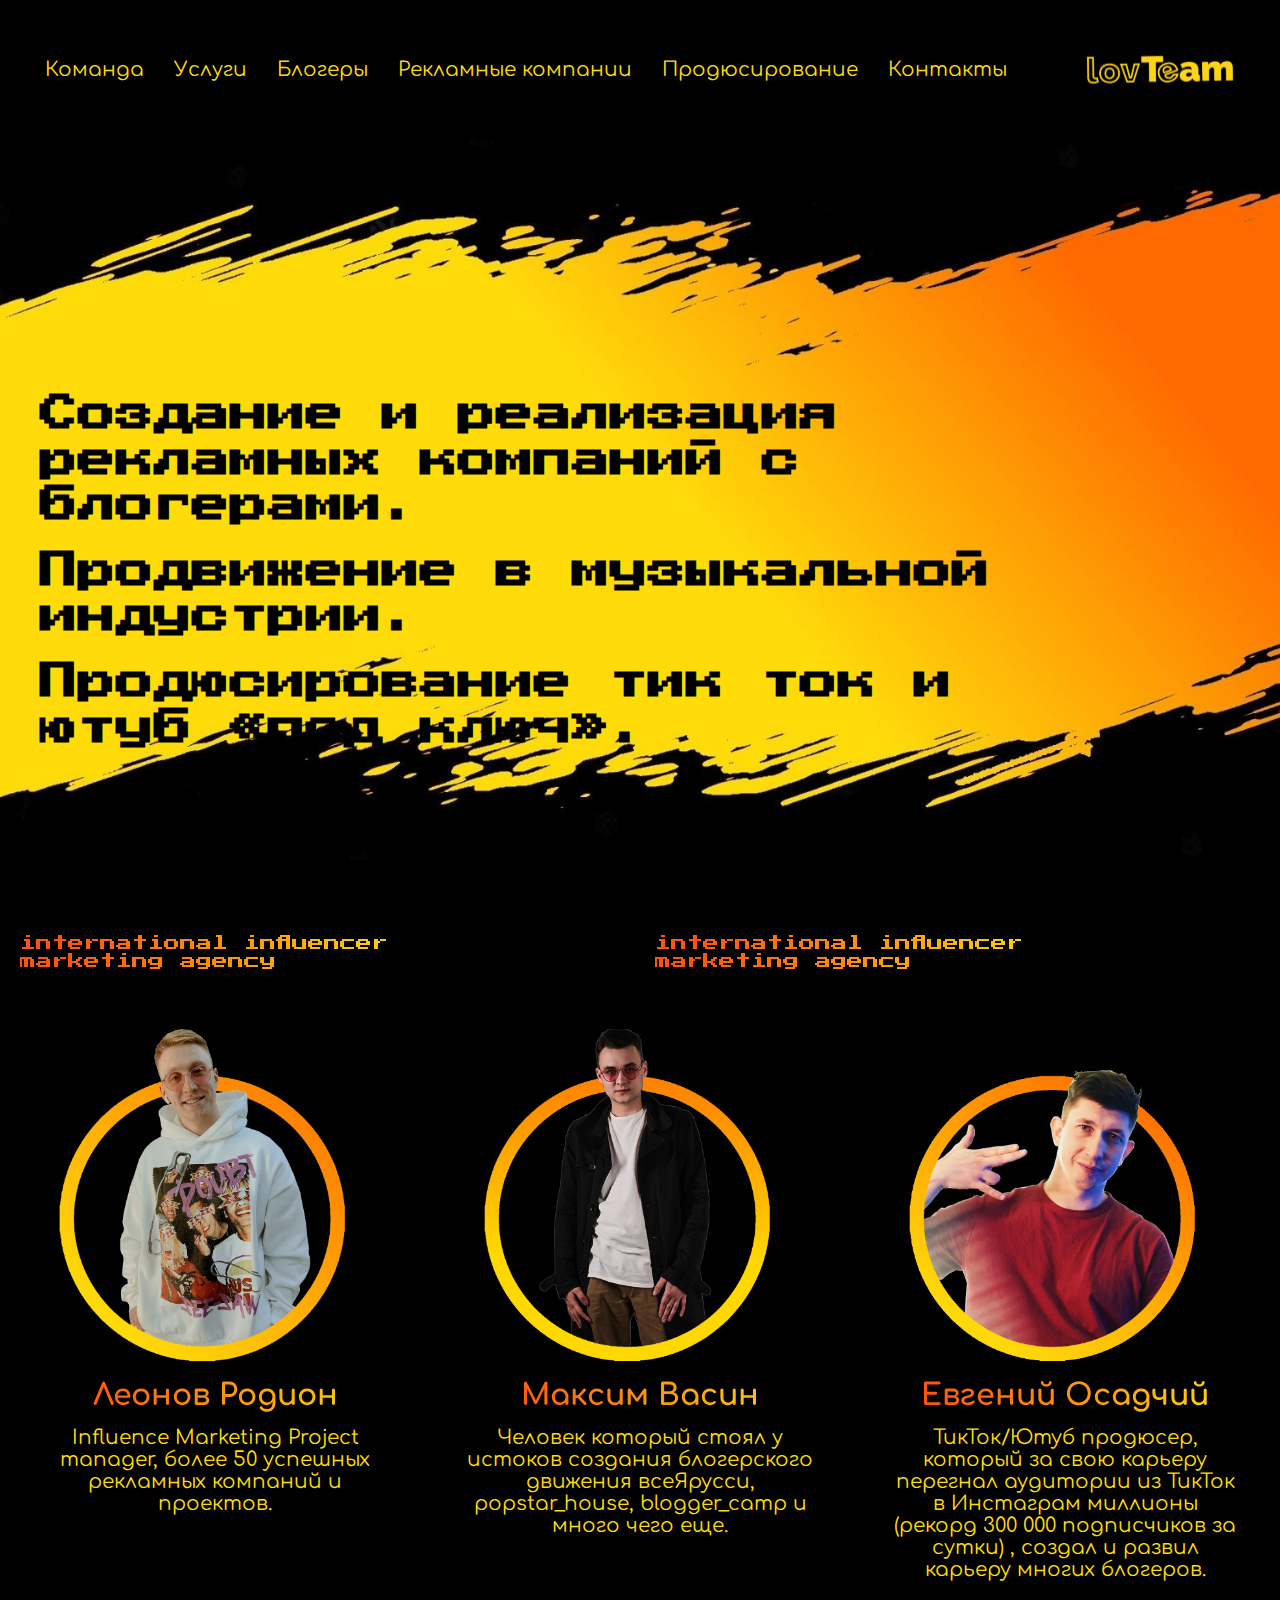
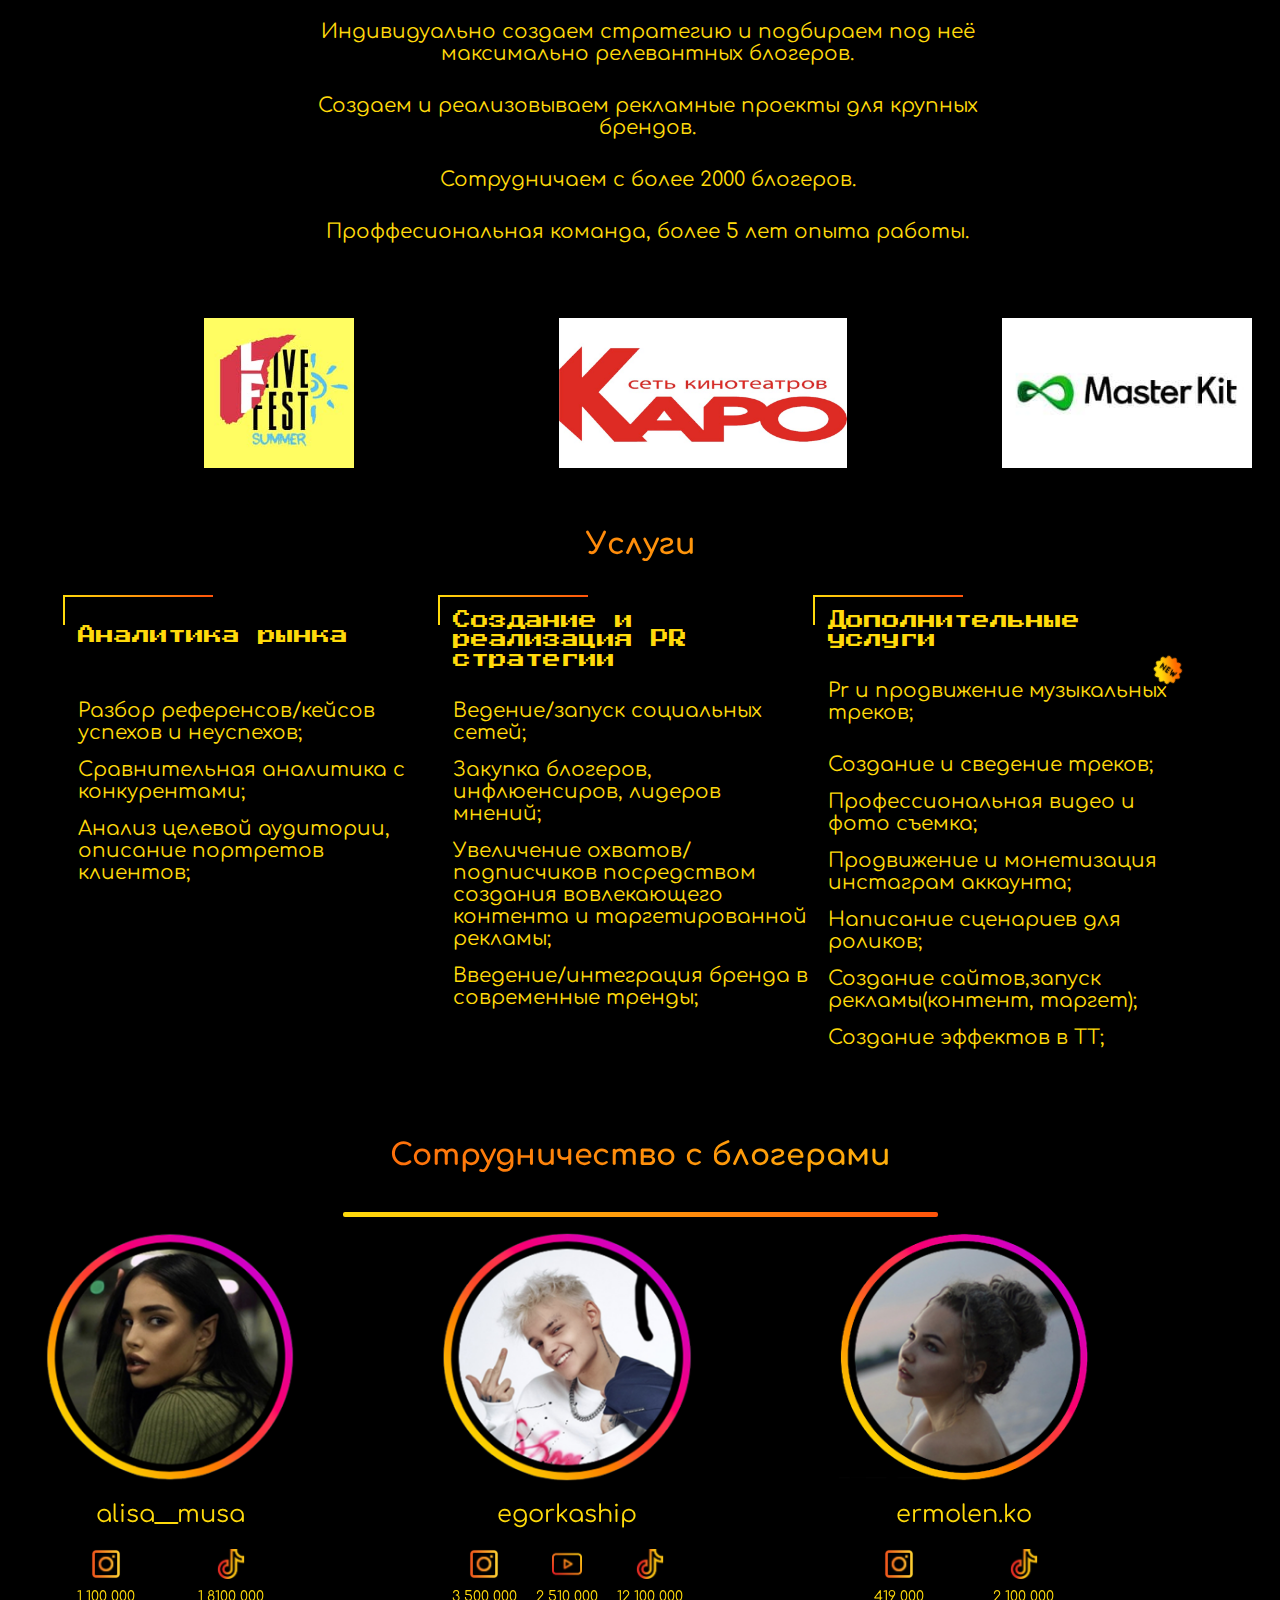
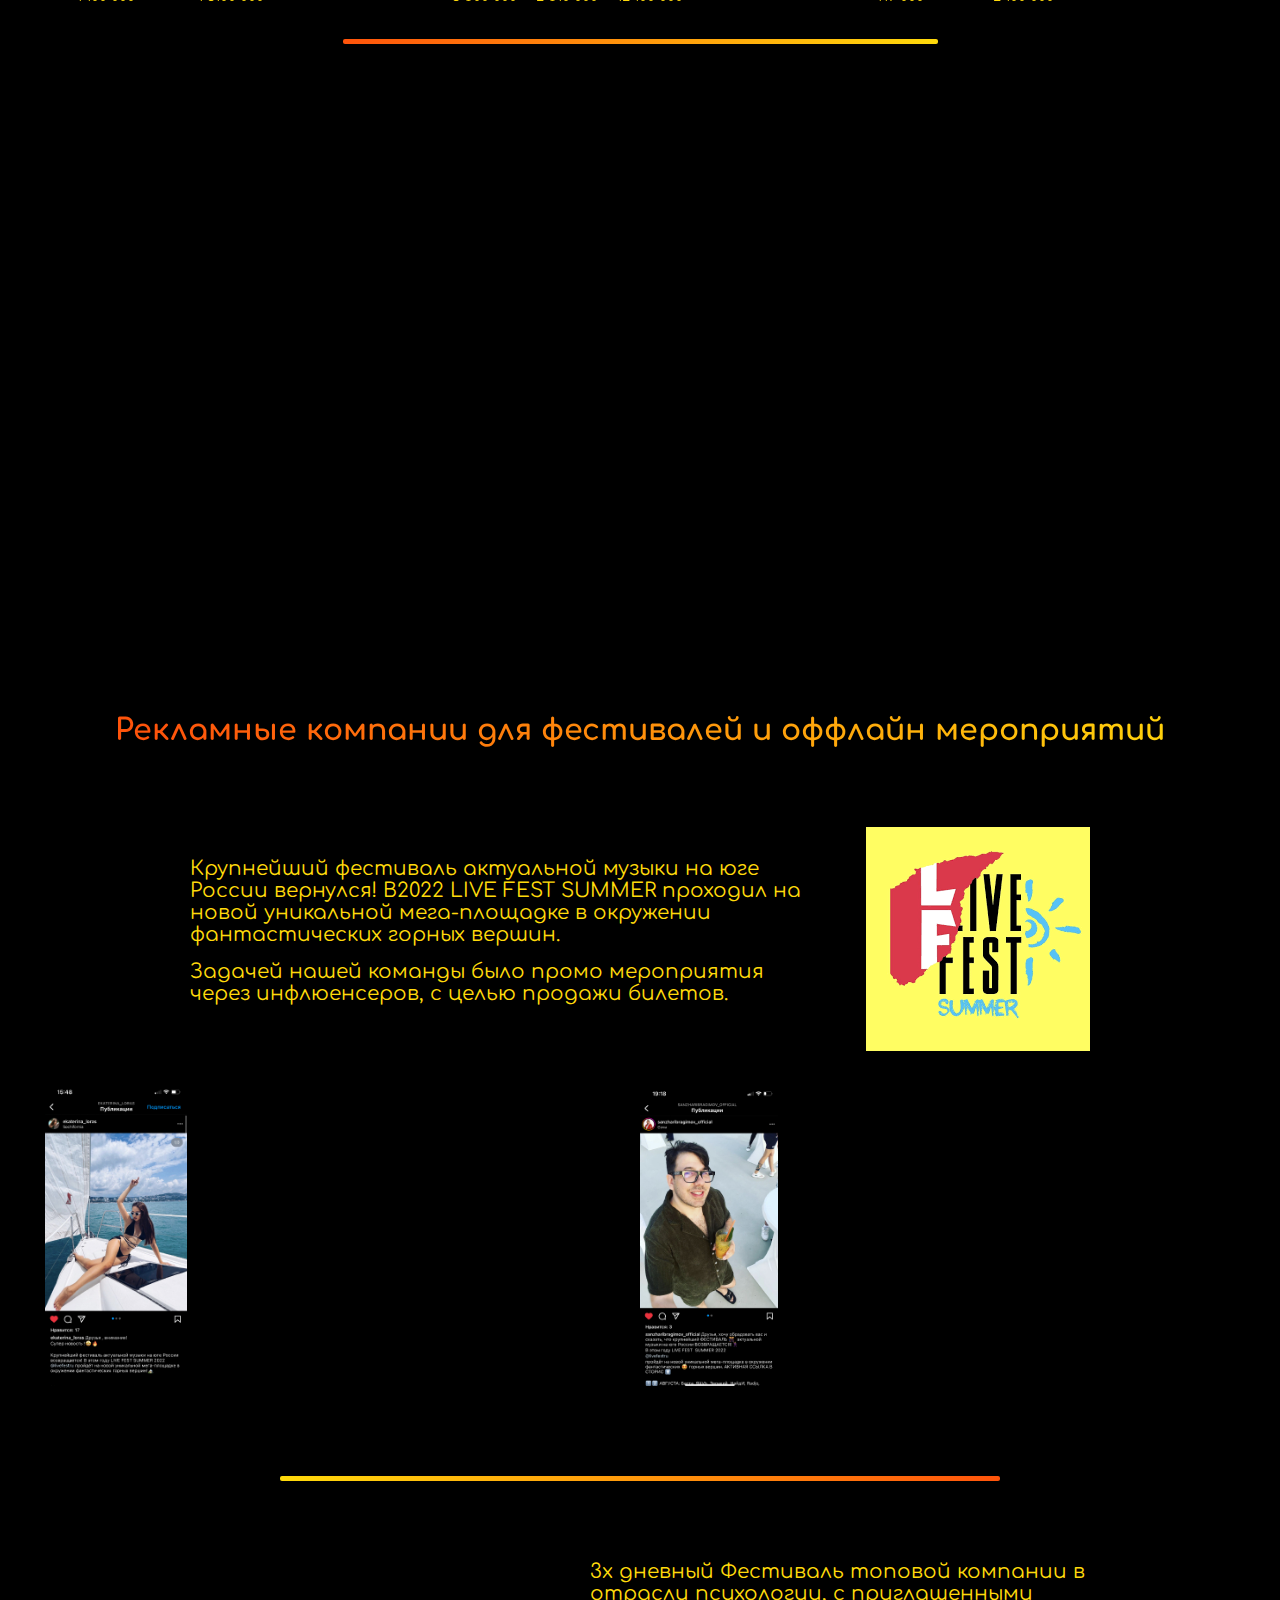
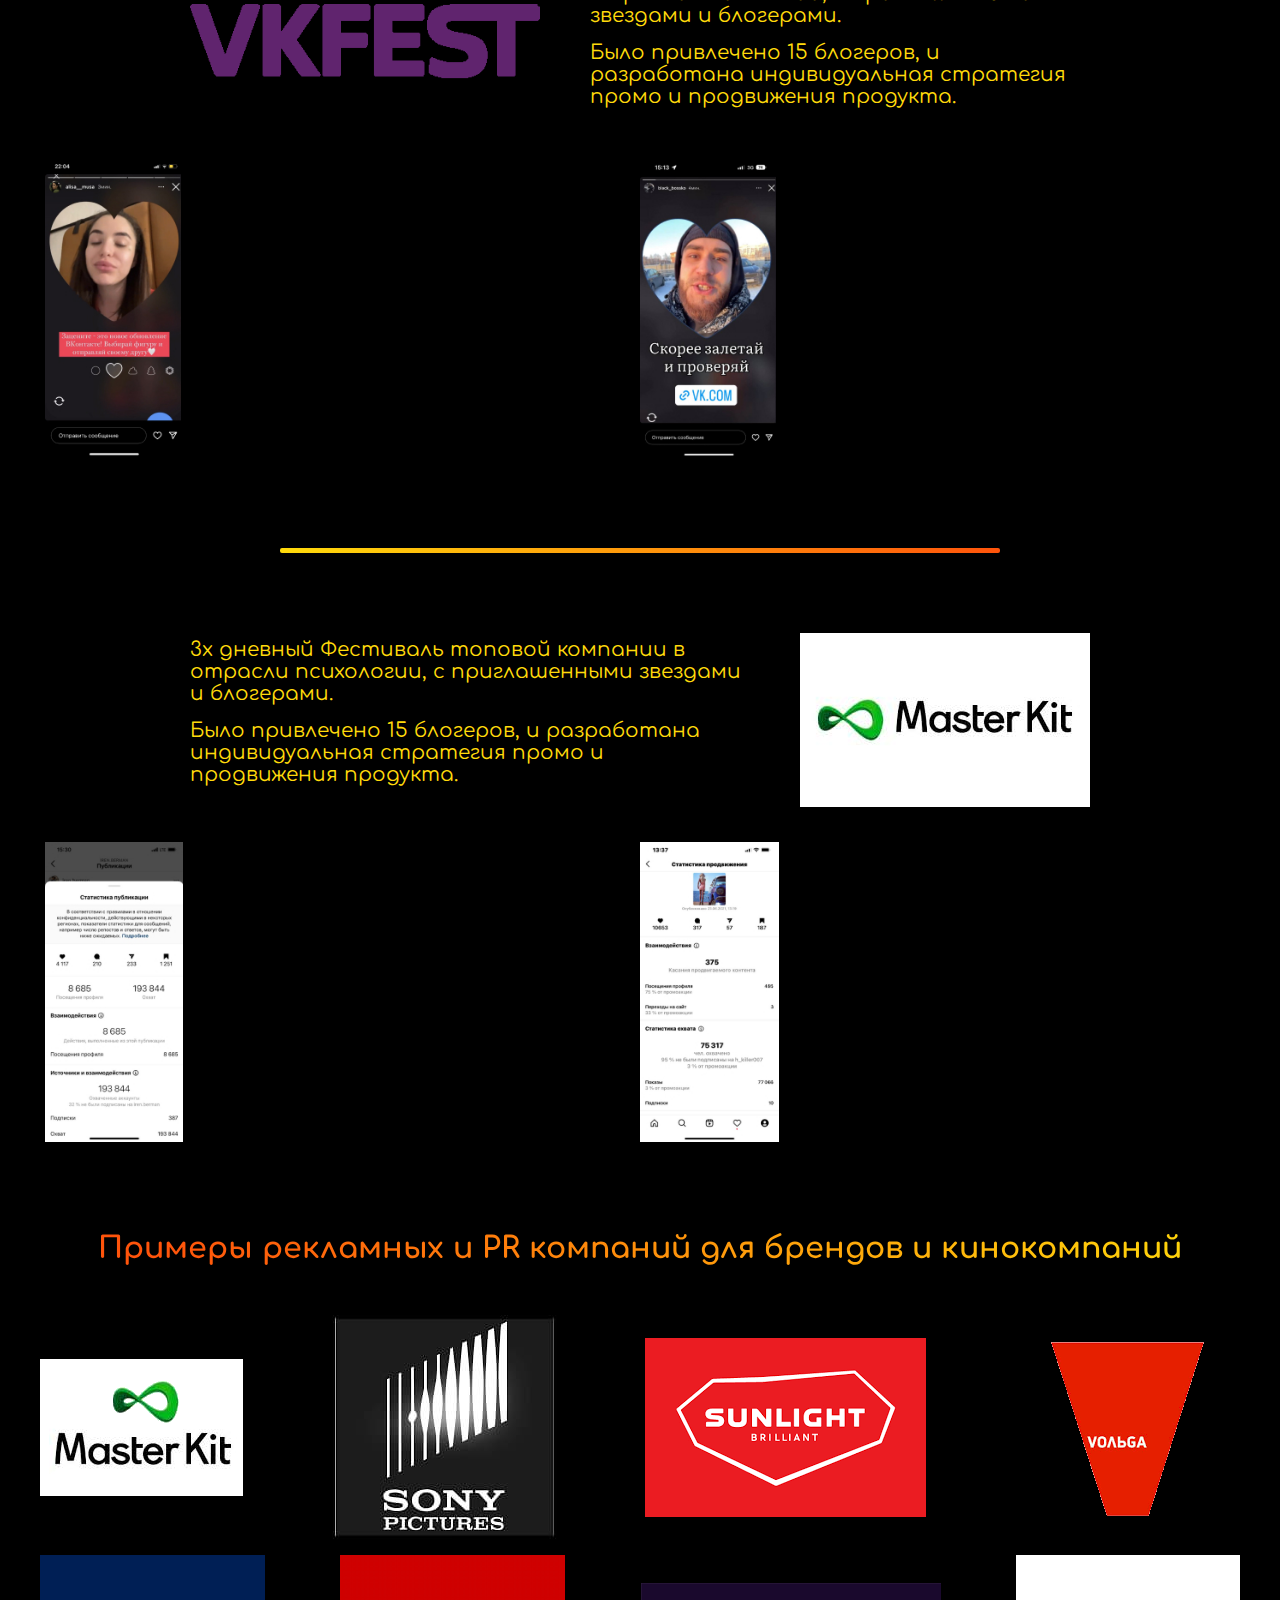
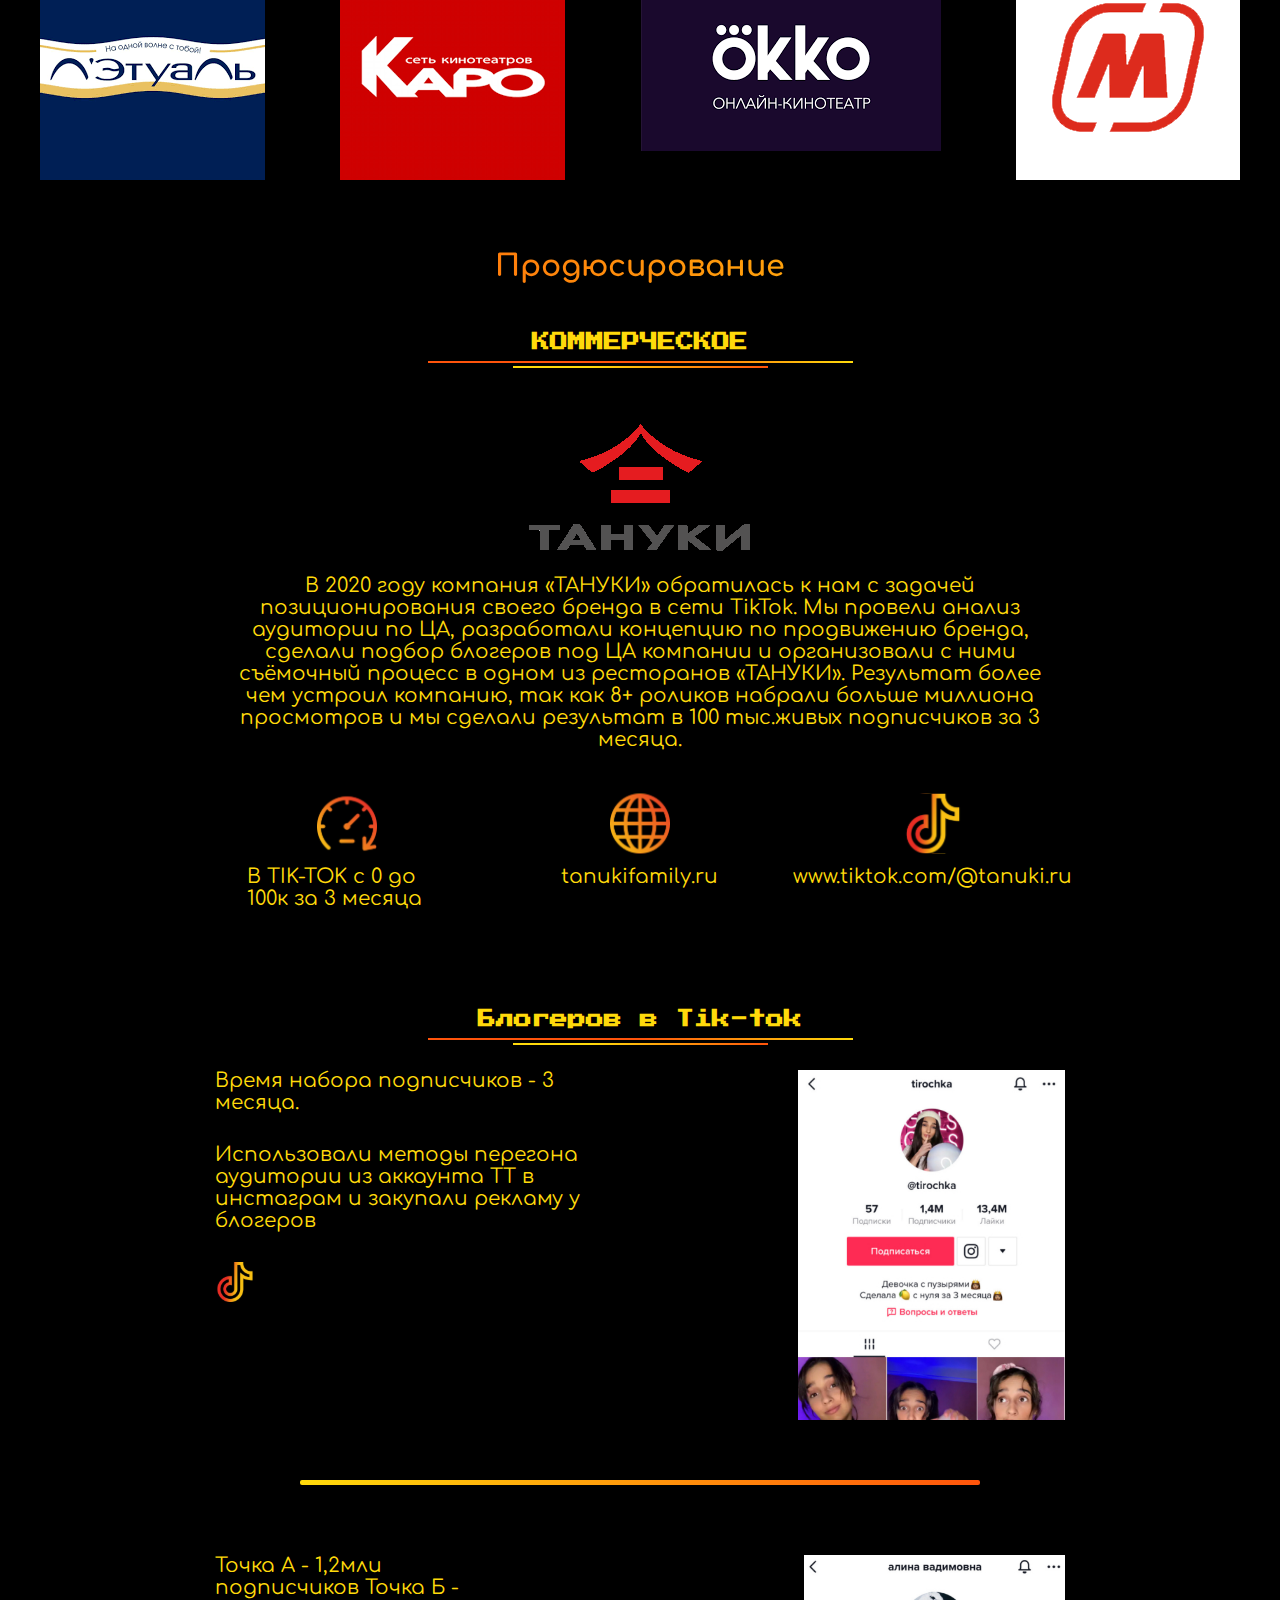
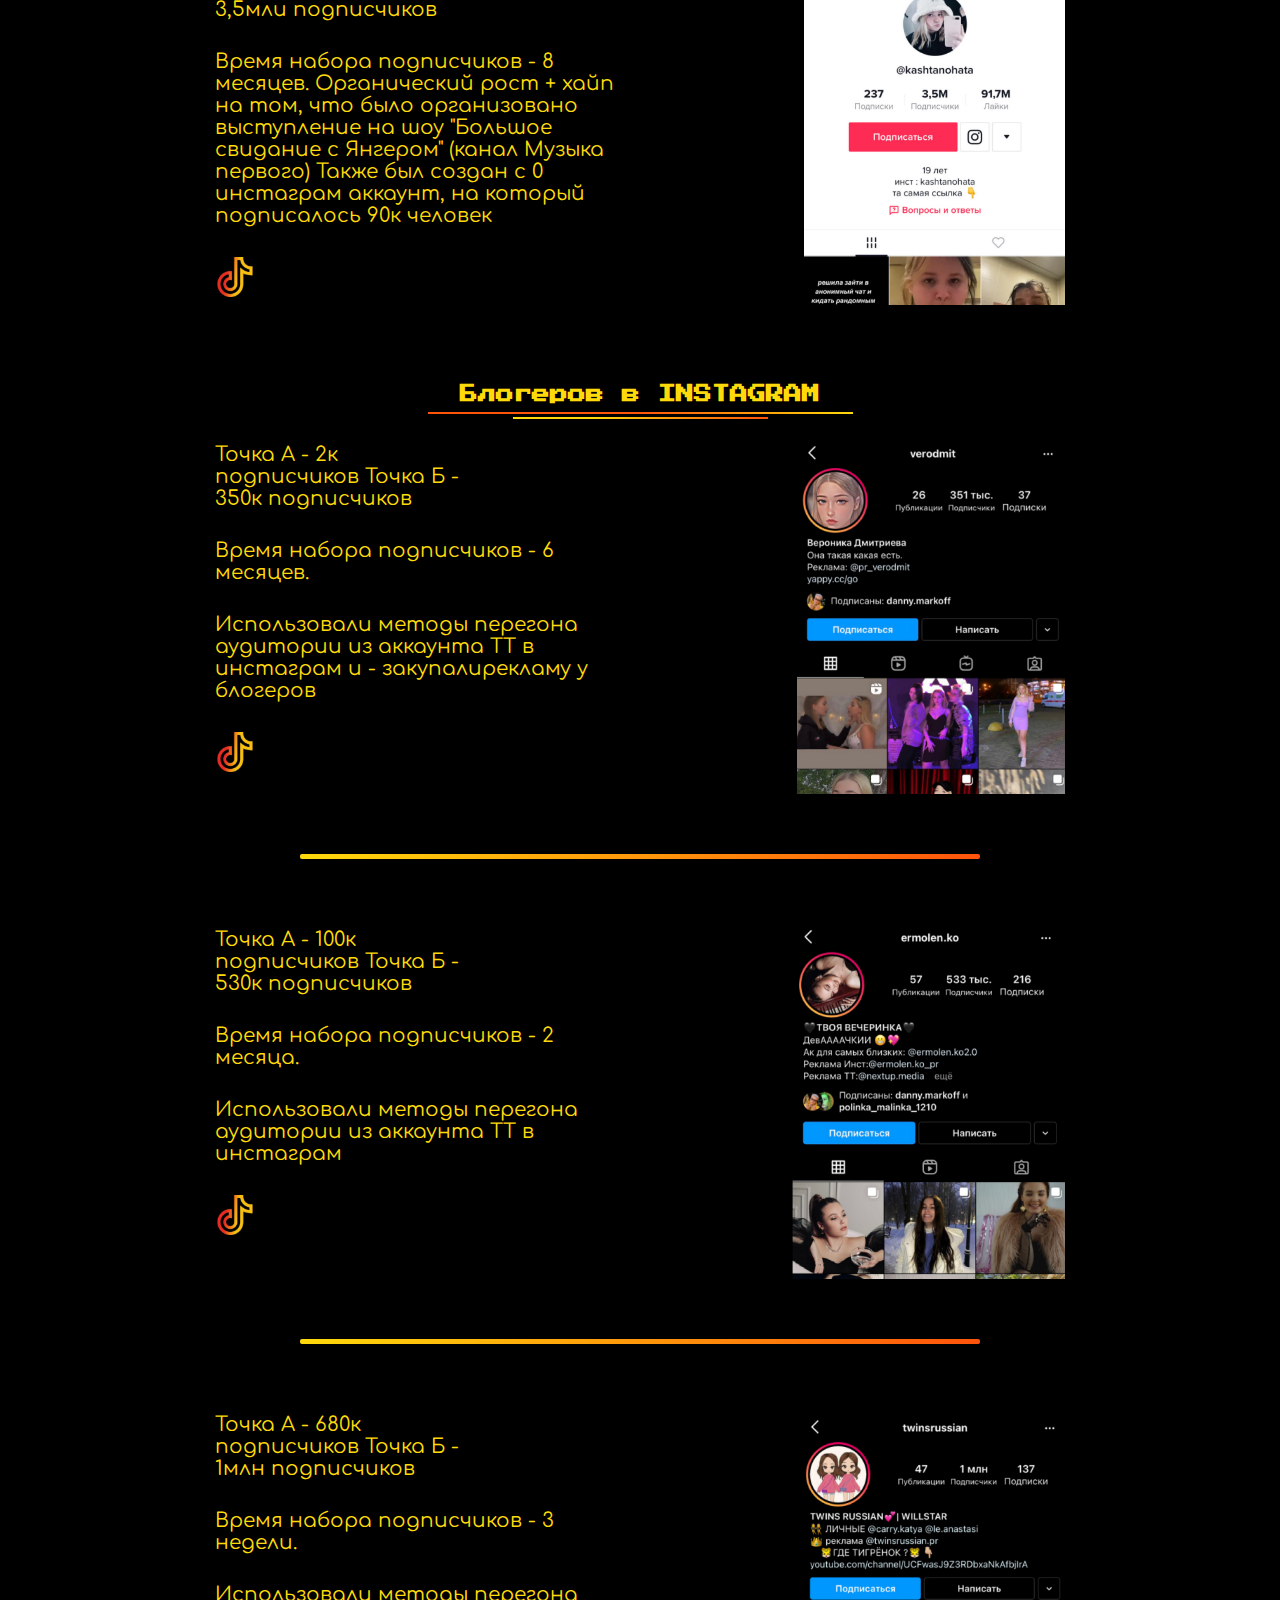
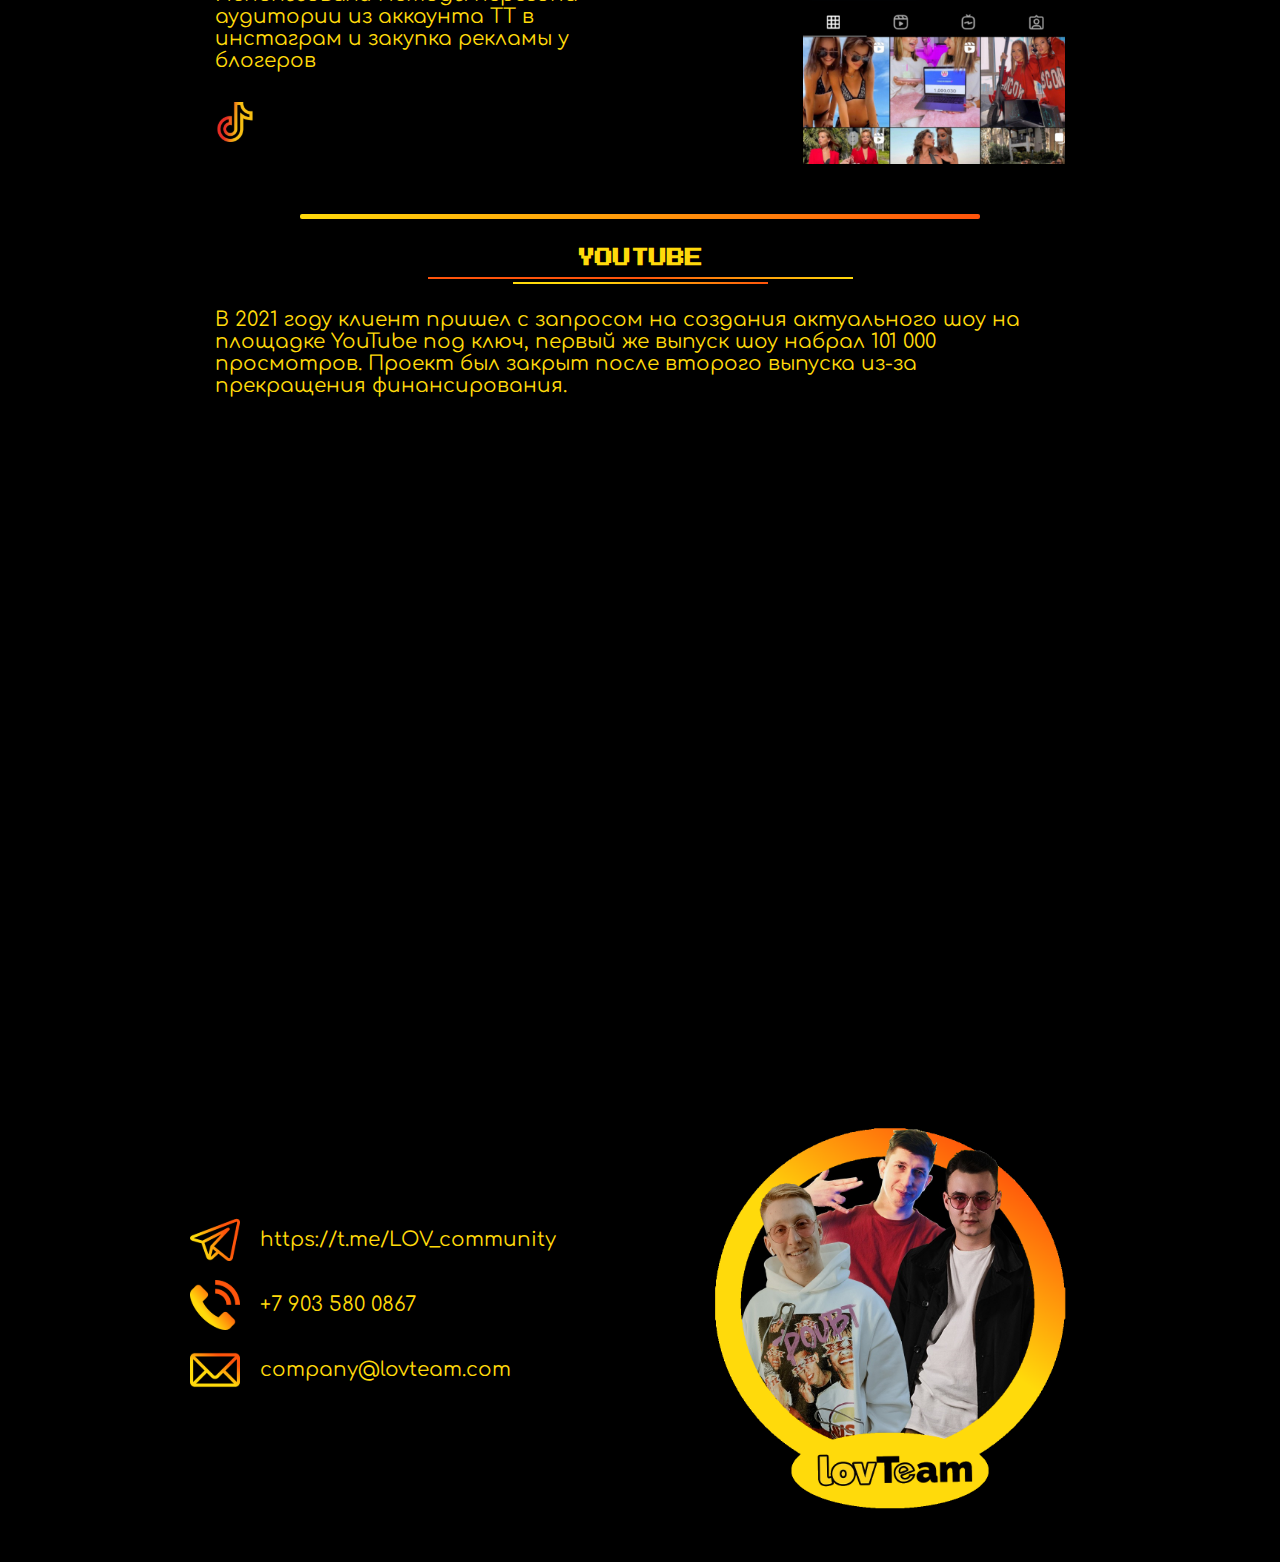
==== commit 7b70b32b: "bug_2" ====
--- a/index.html
+++ b/index.html
@@ -5,13 +5,13 @@
     <meta http-equiv="X-UA-Compatible" content="IE=edge" />
     <meta name="viewport" content="width=device-width, initial-scale=1.0" />
     <link rel="preconnect" href="https://fonts.gstatic.com" >
-    <link href="https://fonts.googleapis.com/css2?family=Montserrat:wght@400;600&family=Press+Start+2P&family=Comfortaa:wght@300;700&display=swap" rel="stylesheet">
-     <link href="https://cdnjs.cloudflare.com/ajax/libs/modern-normalize/1.1.0/modern-normalize.css"/>
+    <link href="https://fonts.googleapis.com/css2?family=Montserrat:wght@400;600&family=Press+Start+2P&family=Comfortaa:wght@300;700&display=swap" rel="stylesheet"> 
+    <link href="https://cdnjs.cloudflare.com/ajax/libs/modern-normalize/1.1.0/modern-normalize.css"/>
      <link rel="icon" href="./LT.png" type="favicons">
       <link rel="stylesheet" href="js/slick/slick.css">
       <link rel="stylesheet" href="js/slick/slick-theme.css">
       <link rel="stylesheet" href="css/style.css"/>
-    <title>Lovteam</title>
+    <title>LovTeam</title>
   <body> 
     <header class="header">
       <div class="container">
@@ -872,7 +872,7 @@
           <li class="footer_item">
             <img class="footer_icon" src="./images/icons/mail.svg" alt=""width="50px" hight="50px" >
             <p class="footer_info"></p>
-            <a class="footer_link" href="mailto:lovteamagency@gmail.com" target="_blank" >lovteamagency@gmail.com</a>
+            <a class="footer_link" href="mailto:company@lovteam.com" target="_blank" >company@lovteam.com</a>
           </li>
         </ul>
       </div>
--- a/css/style.css
+++ b/css/style.css
@@ -197,16 +197,16 @@
 .hero_top{
     position: absolute;
     margin: auto;
-    top: 40%;
-   max-width: 90%;
+    top: 35%;
+    max-width: 70%;
     text-align: left;
     z-index: 1;
     color: var(--black);
 }
 .hero_title{
-    font-family: 'Comfortaa';
+    font-family: 'Press Start 2P', cursive;
     line-height: 1.2;
-    font-size: 45px;
+    font-size: 36px;
     font-weight: 700;
     margin-bottom: 20px;
 }
@@ -800,6 +800,9 @@
 
 
 @media (max-width:1445px){
+    .hero_top{
+        max-width: 85%;
+    }
     .hero_title {
         font-size: 38px;
     }
@@ -850,10 +853,12 @@
     }
     .hero_top{
         margin-left: 30px;
+        top: 35%;
+        max-width: 90%;
     }
    
     .hero_title {
-        font-size: 40px;
+        font-size: 30px;
         
     }
     .header_list{
@@ -1024,9 +1029,7 @@
 }
 
 @media (max-width:772px){
-    .hero_title{
-        font-size: 37px;
-    }
+ 
     .blogers_item {
         max-width: 150px;
     }
@@ -1052,6 +1055,9 @@
     }
     .services_point{
         margin-right: 0;
+    }
+     .service_down {
+     min-width: 495px;
     }
     .gallery_item {
         max-width: 250px;
@@ -1098,10 +1104,10 @@
         height: 55vh;
       }
       .hero_top{
-        top: 26%;
+        top: 35%;
       }
  .hero_title {
-     font-size: 21px;
+     font-size: 15px;
  }
  .title {
      font-size: 20px;
@@ -1142,10 +1148,10 @@
 }
 .services_wrap:hover .service_down {
     display: block;
-    left: -30px;
+    left: -14px;
 }
  .service_down {
-     min-width: 400px;
+     min-width: 320px;
  }
  .slick-prev{
     top: -5px;
@@ -1161,10 +1167,10 @@
      margin-bottom: 5px;
  }
  .blogers_item {
-     max-width: 165px;
+     max-width: 130px;
  }
  .blogers_img {
-     max-height: 165px;
+     max-height: 130px;
  }
  .blogers_soc {
     justify-content: center;
